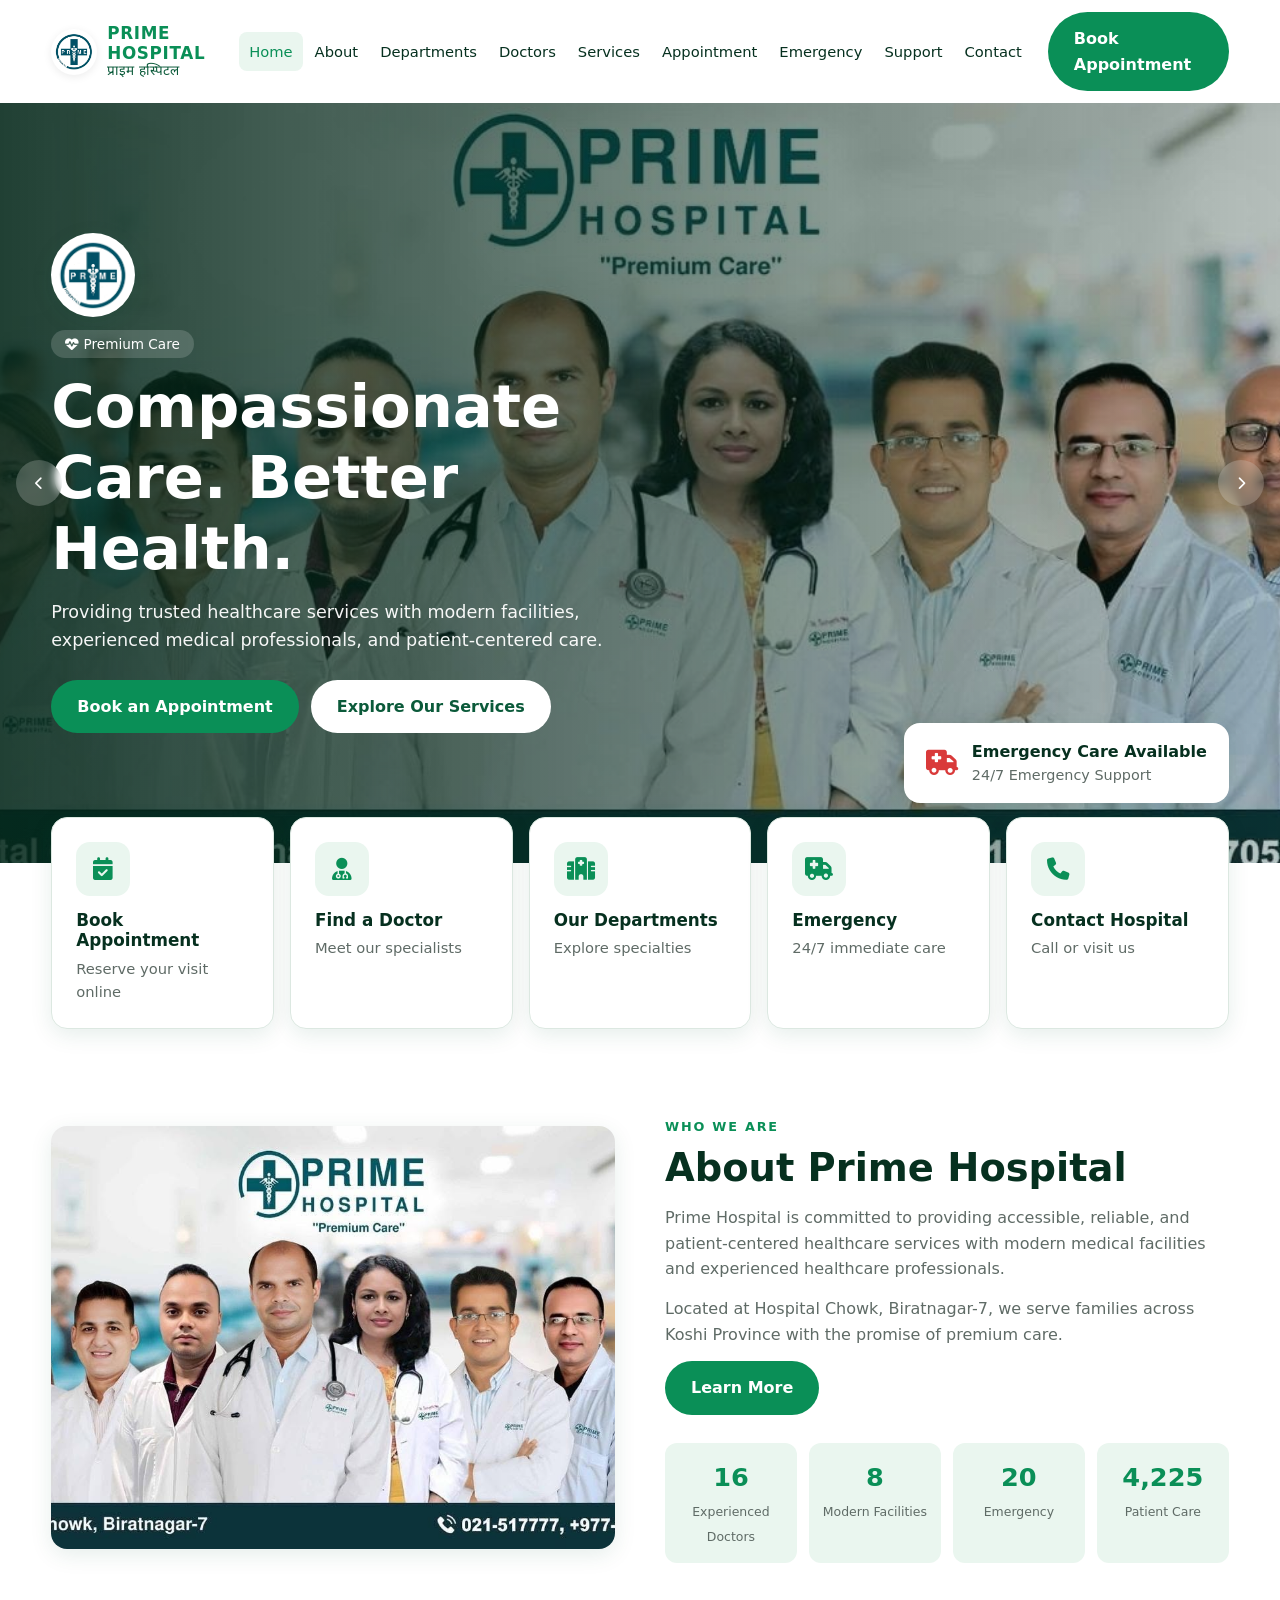
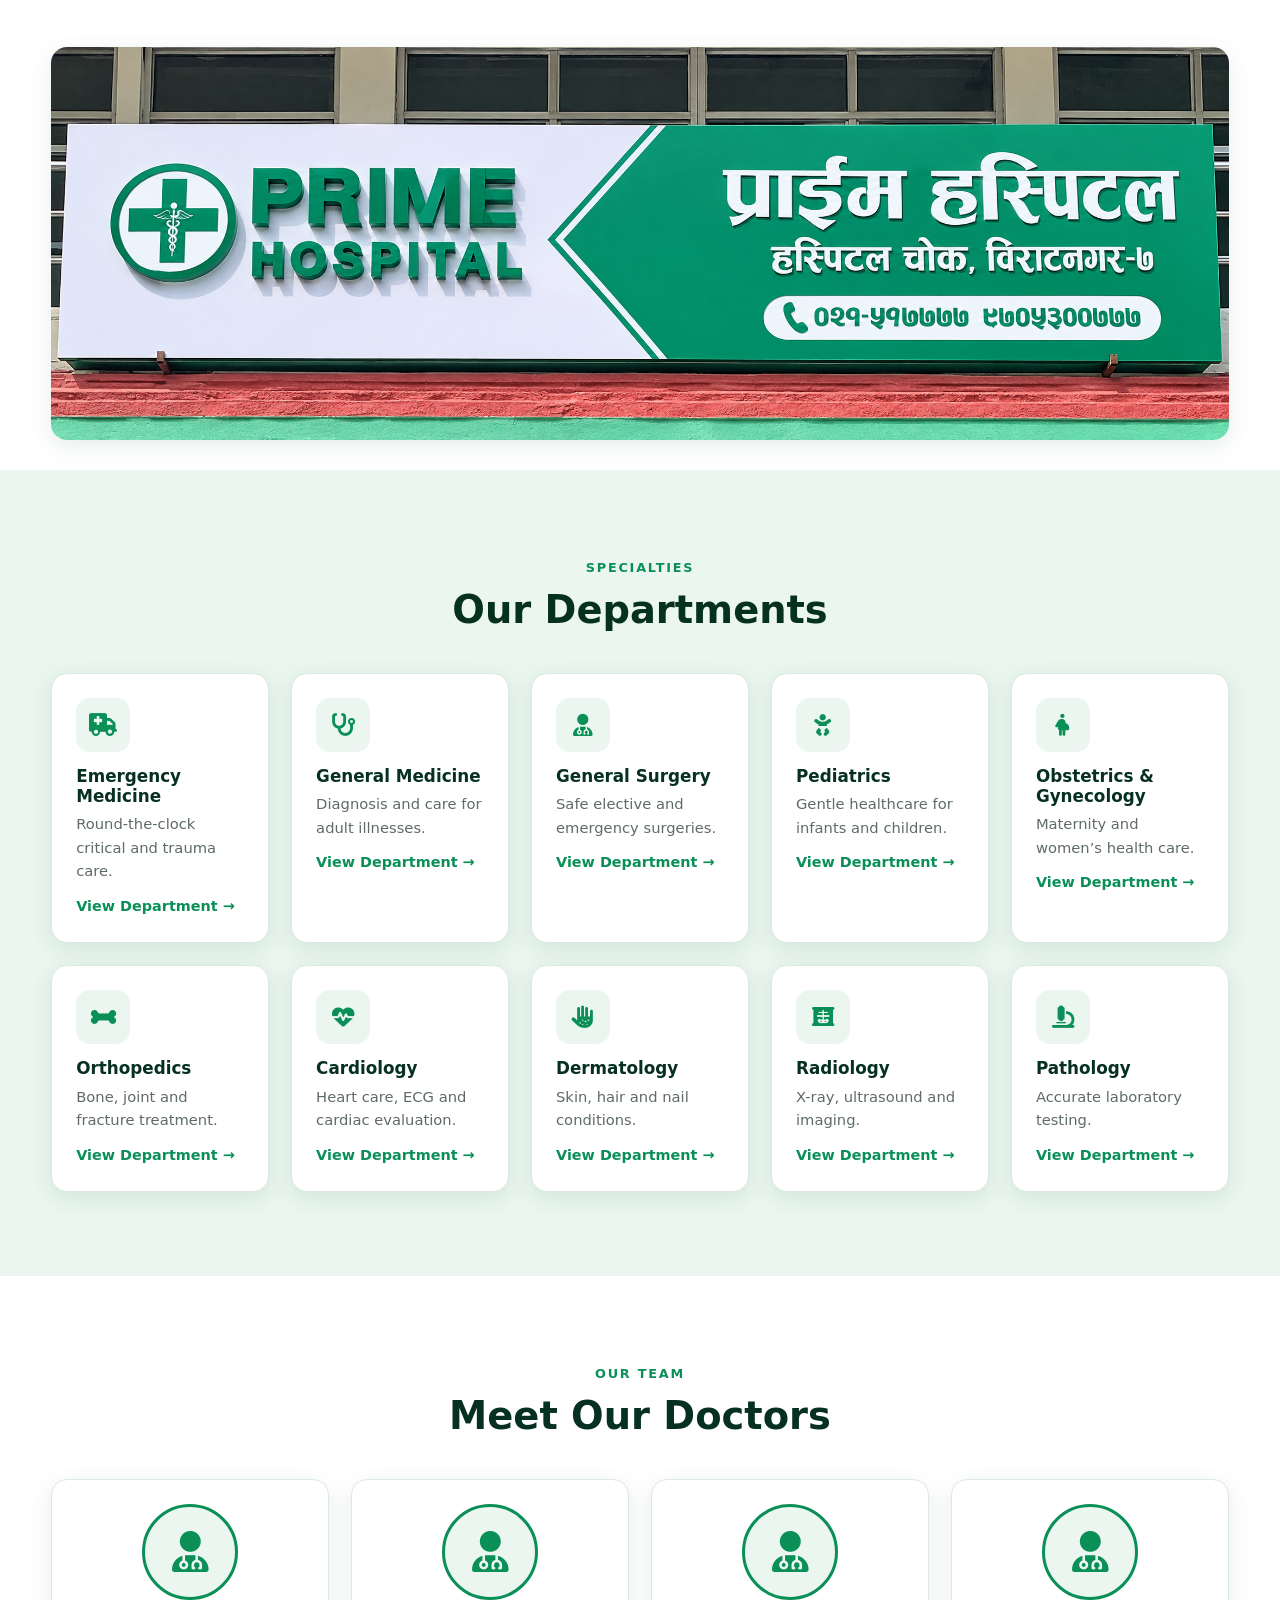
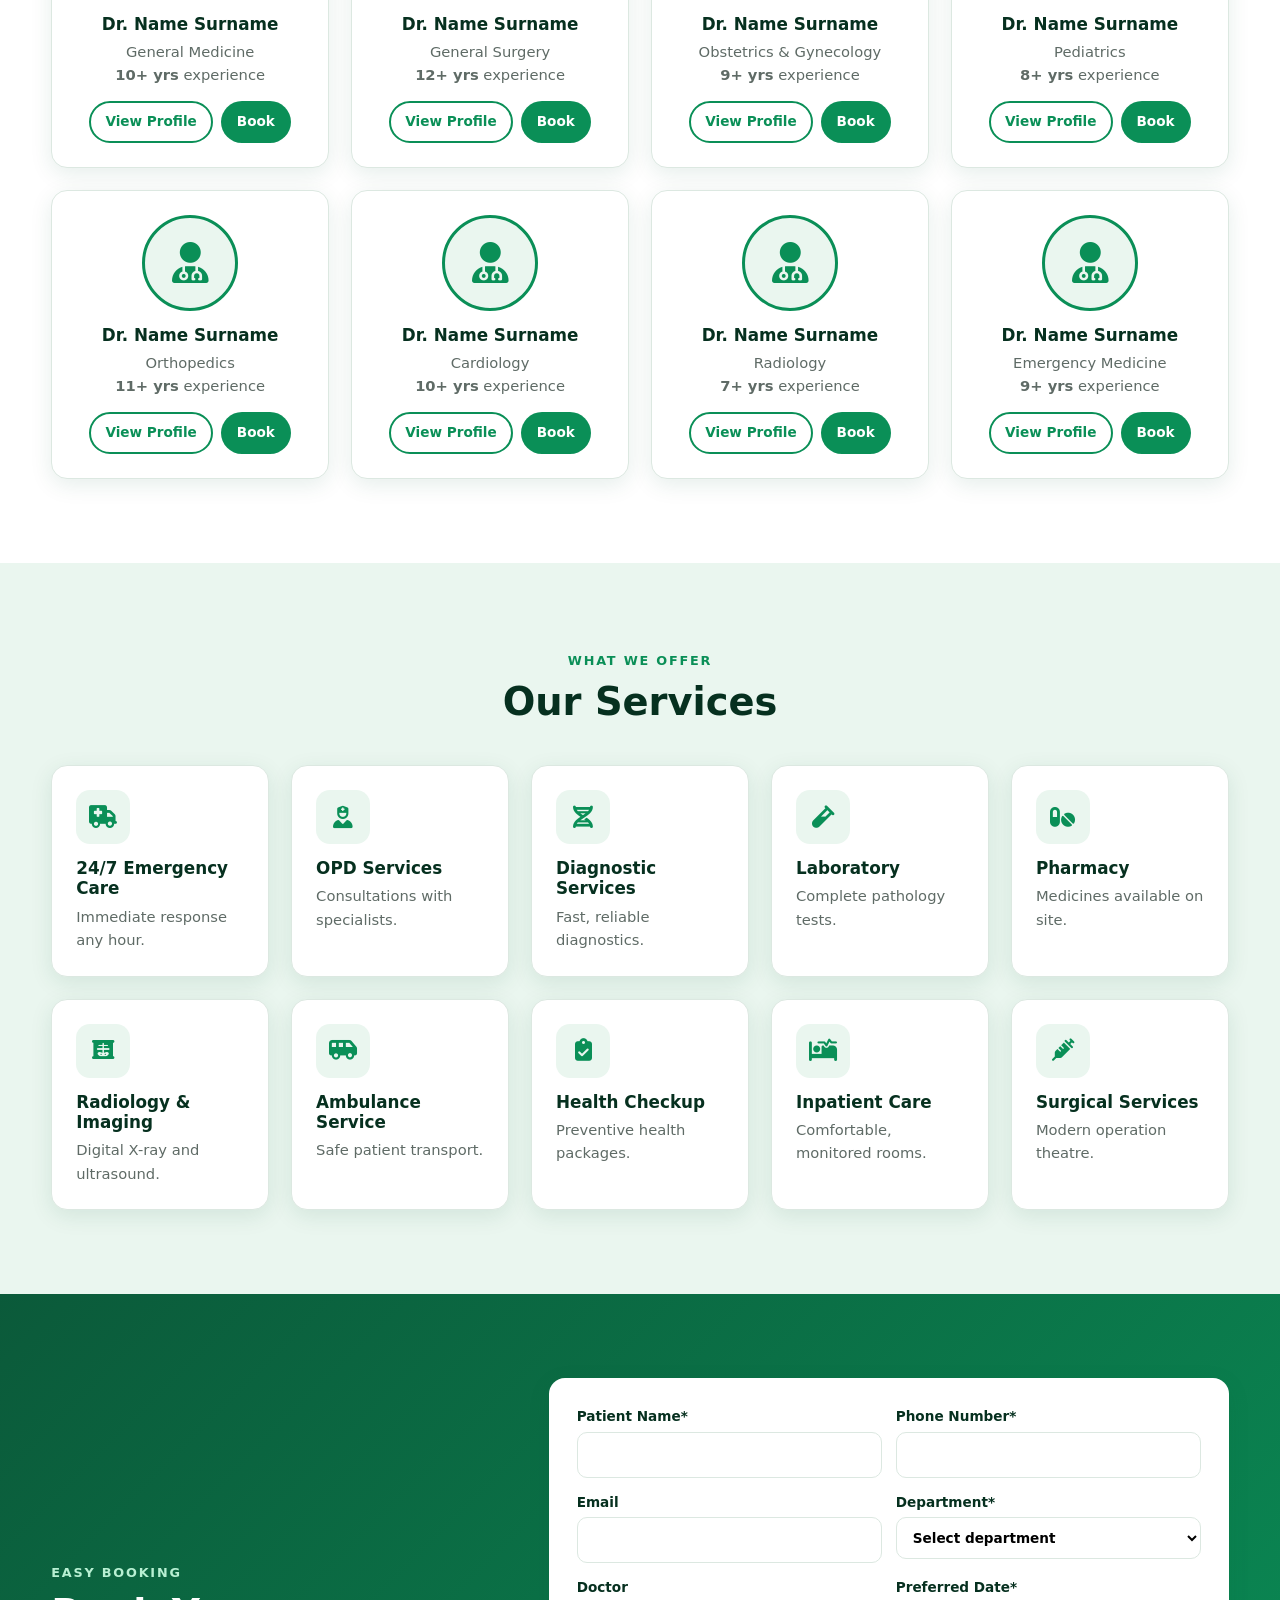
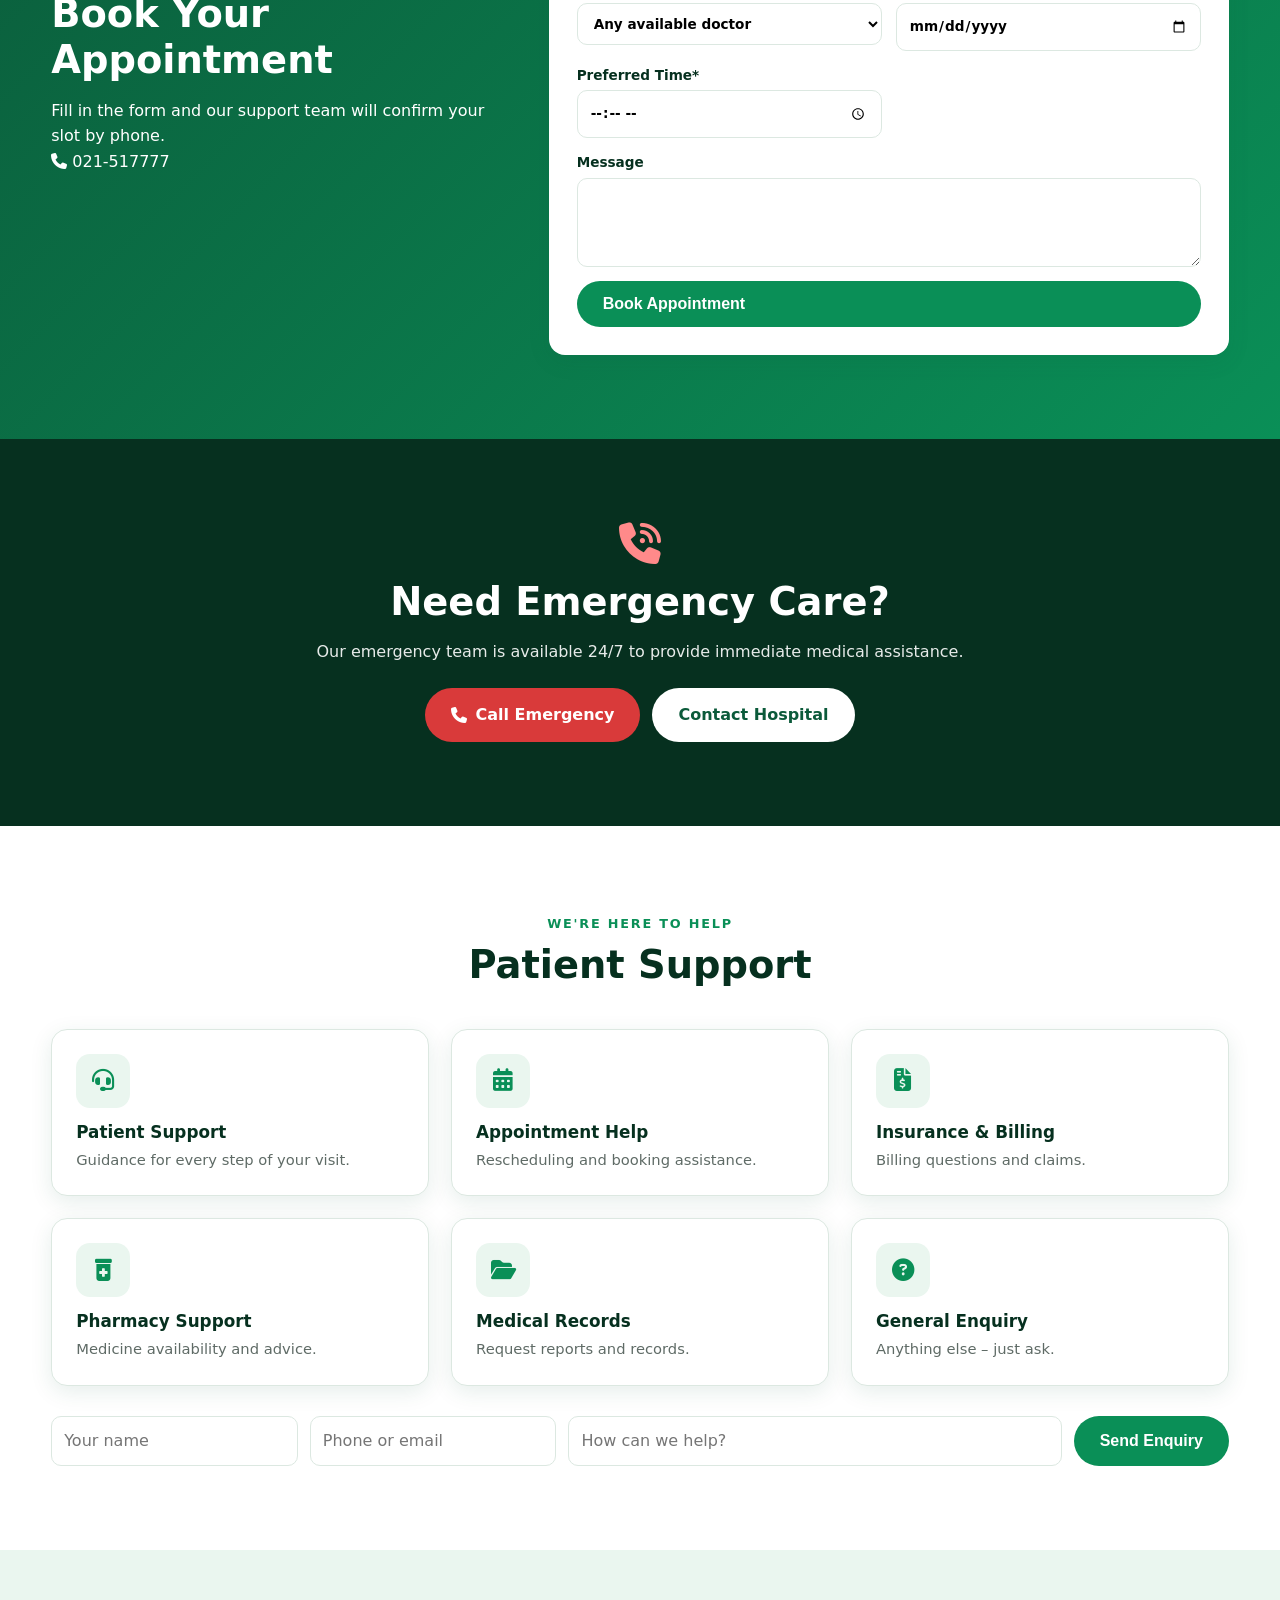
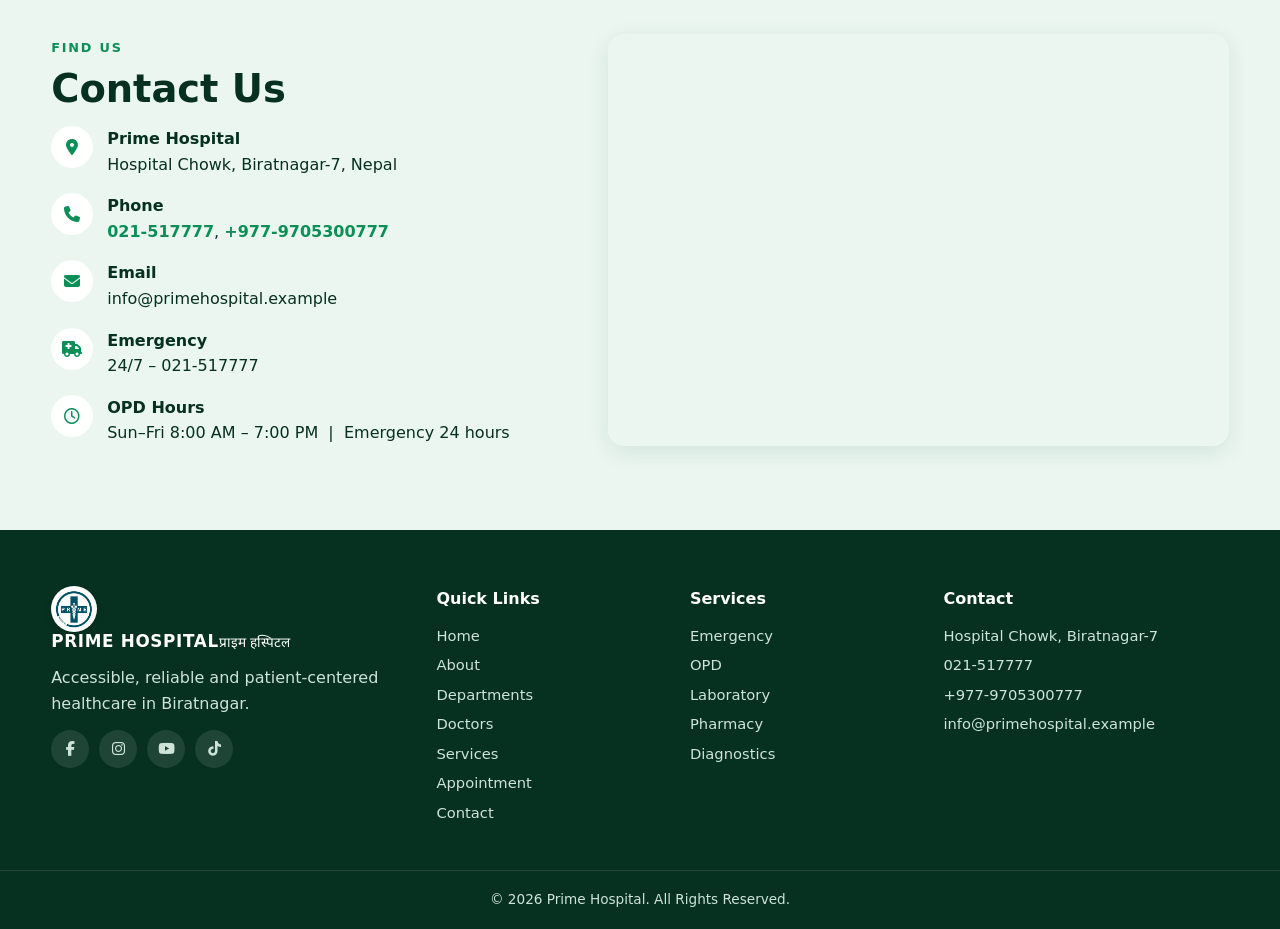
==== index.html @ d5d93a49 "import Google fonts Plus Jakarta Sans and Noto Sans Devanagari" ====
<!DOCTYPE html>
<html lang="en">
<head>
<meta charset="UTF-8">
<meta name="viewport" content="width=device-width, initial-scale=1">
<title>Prime Hospital | प्राइम हस्पिटल – Hospital Chowk, Biratnagar-7</title>
<meta name="description" content="Prime Hospital, Hospital Chowk, Biratnagar-7, Nepal. Trusted 24/7 emergency, OPD, diagnostic and inpatient care. Call 021-517777.">
<link rel="preconnect" href="https://fonts.googleapis.com">
<link rel="preconnect" href="https://fonts.gstatic.com" crossorigin>
<link href="https://fonts.googleapis.com/css2?family=Noto+Sans+Devanagari:wght@400;500;600;700&family=Plus+Jakarta+Sans:ital,wght@0,400;0,500;0,600;0,700;0,800;1,400&display=swap" rel="stylesheet">
<link rel="stylesheet" href="https://cdnjs.cloudflare.com/ajax/libs/font-awesome/6.5.1/css/all.min.css">
<link rel="icon" type="image/jpeg" href="logo.jpg">
<meta property="og:image" content="team.jpg">
<link rel="stylesheet" href="style.css">
</head>
<body>
<header class="nav" id="navbar">
  <div class="container nav-in">
    <a href="#home" class="brand"><img src="logo.jpg" alt="Prime Hospital logo"><span><b>PRIME HOSPITAL</b><small>प्राइम हस्पिटल</small></span></a>
    <nav id="menu" aria-label="Main">
      <a href="#home">Home</a><a href="#about">About</a><a href="#departments">Departments</a><a href="#doctors">Doctors</a><a href="#services">Services</a><a href="#appointment">Appointment</a><a href="#emergency">Emergency</a><a href="#support">Support</a><a href="#contact">Contact</a>
    </nav>
    <a href="#appointment" class="btn btn-primary nav-cta">Book Appointment</a>
    <button id="burger" class="burger" aria-label="Toggle menu" aria-expanded="false"><i class="fa-solid fa-bars"></i></button>
  </div>
</header>

<section class="hero" id="home">
  <div class="slides" id="slides">
    <!-- Main background image is team.jpg -->
    <div class="slide active" style="background-image:url('team.jpg')"></div>
    <div class="slide" style="background-image:url('banner.png')"></div>
    <div class="slide" style="background-image:url('https://images.unsplash.com/photo-1519494026892-80bbd2d6fd0d?auto=format&fit=crop&w=1800&q=70')"></div>
    <div class="slide" style="background-image:url('https://images.unsplash.com/photo-1576091160399-112ba8d25d1d?auto=format&fit=crop&w=1800&q=70')"></div>
  </div>
  <div class="hero-overlay"></div>
  <div class="container hero-in">
    <div class="hero-text">
      <img class="hero-logo" src="logo.jpg" alt="Prime Hospital logo"><span class="chip"><i class="fa-solid fa-heart-pulse"></i> Premium Care</span>
      <h1>Compassionate Care. Better Health.</h1>
      <p>Providing trusted healthcare services with modern facilities, experienced medical professionals, and patient-centered care.</p>
      <div class="btns"><a href="#appointment" class="btn btn-primary">Book an Appointment</a><a href="#services" class="btn btn-light">Explore Our Services</a></div>
    </div>
    <div class="em-card"><i class="fa-solid fa-truck-medical pulse"></i><div><b>Emergency Care Available</b><span>24/7 Emergency Support</span></div></div>
  </div>
  <button class="arrow prev" id="prev" aria-label="Previous slide"><i class="fa-solid fa-chevron-left"></i></button>
  <button class="arrow next" id="next" aria-label="Next slide"><i class="fa-solid fa-chevron-right"></i></button>
  <div class="dots" id="dots"></div>
</section>

<section class="container quick" id="quick"></section>

<section class="section" id="about">
  <div class="container about reveal">
    <img src="team.jpg" alt="Prime Hospital doctors and medical team" loading="lazy">
    <div>
      <span class="eyebrow">Who we are</span>
      <h2>About Prime Hospital</h2>
      <p>Prime Hospital is committed to providing accessible, reliable, and patient-centered healthcare services with modern medical facilities and experienced healthcare professionals.</p>
      <p>Located at Hospital Chowk, Biratnagar-7, we serve families across Koshi Province with the promise of premium care.</p>
      <a href="#contact" class="btn btn-primary">Learn More</a>
      <div class="stats">
        <div><b data-count="20" data-suffix="+">0</b><span>Experienced Doctors</span></div>
        <div><b data-count="10" data-suffix="+">0</b><span>Modern Facilities</span></div>
        <div><b data-count="24" data-suffix="/7">0</b><span>Emergency</span></div>
        <div><b data-count="5000" data-suffix="+">0</b><span>Patient Care</span></div>
      </div>
    </div>
  </div>
</section>

<section class="container reveal signboard"><img src="banner.png" alt="Prime Hospital signboard, Hospital Chowk, Biratnagar-7" loading="lazy"></section>

<section class="section alt" id="departments"><div class="container">
  <div class="head reveal"><span class="eyebrow">Specialties</span><h2>Our Departments</h2></div>
  <div class="grid g5" id="deptGrid"></div>
</div></section>

<section class="section" id="doctors"><div class="container">
  <div class="head reveal"><span class="eyebrow">Our team</span><h2>Meet Our Doctors</h2></div>
  <!-- Replace names, departments and experience with the real doctors' details -->
  <div class="grid g4 slider-m" id="docGrid"></div>
</div></section>

<section class="section alt" id="services"><div class="container">
  <div class="head reveal"><span class="eyebrow">What we offer</span><h2>Our Services</h2></div>
  <div class="grid g5" id="svcGrid"></div>
</div></section>

<section class="section appt" id="appointment"><div class="container appt-in">
  <div class="reveal"><span class="eyebrow light">Easy booking</span><h2>Book Your Appointment</h2><p>Fill in the form and our support team will confirm your slot by phone.</p><p><i class="fa-solid fa-phone"></i> 021-517777</p></div>
  <form id="apptForm" class="form reveal" novalidate>
    <label>Patient Name*<input name="name" required></label>
    <label>Phone Number*<input name="phone" type="tel" required pattern="[0-9+\- ]{7,15}"></label>
    <label>Email<input name="email" type="email"></label>
    <label>Department*<select name="dept" id="fDept" required><option value="">Select department</option></select></label>
    <label>Doctor<select name="doctor" id="fDoc"><option value="">Any available doctor</option></select></label>
    <label>Preferred Date*<input name="date" type="date" id="fDate" required></label>
    <label>Preferred Time*<input name="time" type="time" required></label>
    <label class="full">Message<textarea name="msg" rows="3"></textarea></label>
    <button class="btn btn-primary full" type="submit">Book Appointment</button>
  </form>
</div></section>

<section class="section emerg" id="emergency"><div class="container reveal">
  <i class="fa-solid fa-phone-volume pulse big"></i>
  <h2>Need Emergency Care?</h2>
  <p>Our emergency team is available 24/7 to provide immediate medical assistance.</p>
  <div class="btns center"><a href="tel:021517777" class="btn btn-danger"><i class="fa-solid fa-phone"></i> Call Emergency</a><a href="#contact" class="btn btn-light">Contact Hospital</a></div>
</div></section>

<section class="section" id="support"><div class="container">
  <div class="head reveal"><span class="eyebrow">We're here to help</span><h2>Patient Support</h2></div>
  <div class="grid g3" id="supGrid"></div>
  <form id="supForm" class="sup-form reveal" novalidate>
    <input name="n" placeholder="Your name" required aria-label="Your name"><input name="p" placeholder="Phone or email" required aria-label="Phone or email">
    <input name="m" placeholder="How can we help?" required aria-label="Message"><button class="btn btn-primary">Send Enquiry</button>
  </form>
</div></section>

<section class="section alt" id="contact"><div class="container contact">
  <div class="reveal">
    <span class="eyebrow">Find us</span><h2>Contact Us</h2>
    <ul class="clist">
      <li><i class="fa-solid fa-location-dot"></i><span><b>Prime Hospital</b><br>Hospital Chowk, Biratnagar-7, Nepal</span></li>
      <li><i class="fa-solid fa-phone"></i><span><b>Phone</b><br><a href="tel:021517777">021-517777</a>, <a href="tel:+9779705300777">+977-9705300777</a></span></li>
      <li><i class="fa-solid fa-envelope"></i><span><b>Email</b><br>info@primehospital.example</span></li>
      <li><i class="fa-solid fa-truck-medical"></i><span><b>Emergency</b><br>24/7 – 021-517777</span></li>
      <li><i class="fa-regular fa-clock"></i><span><b>OPD Hours</b><br>Sun–Fri 8:00 AM – 7:00 PM &nbsp;|&nbsp; Emergency 24 hours</span></li>
    </ul>
  </div>
  <div class="map reveal">
    <iframe title="Prime Hospital location" loading="lazy" src="https://www.google.com/maps?q=Prime+Hospital+Hospital+Chowk+Biratnagar&output=embed"></iframe>
  </div>
</div></section>

<footer class="footer"><div class="container fgrid">
  <div><a href="#home" class="brand light"><img src="logo.jpg" alt="Prime Hospital logo"><span><b>PRIME HOSPITAL</b><small>प्राइम हस्पिटल</small></span></a><p>Accessible, reliable and patient-centered healthcare in Biratnagar.</p>
    <div class="social"><a href="#" aria-label="Facebook"><i class="fa-brands fa-facebook-f"></i></a><a href="#" aria-label="Instagram"><i class="fa-brands fa-instagram"></i></a><a href="#" aria-label="YouTube"><i class="fa-brands fa-youtube"></i></a><a href="#" aria-label="TikTok"><i class="fa-brands fa-tiktok"></i></a></div></div>
  <div><h4>Quick Links</h4><a href="#home">Home</a><a href="#about">About</a><a href="#departments">Departments</a><a href="#doctors">Doctors</a><a href="#services">Services</a><a href="#appointment">Appointment</a><a href="#contact">Contact</a></div>
  <div><h4>Services</h4><a href="#emergency">Emergency</a><a href="#services">OPD</a><a href="#services">Laboratory</a><a href="#services">Pharmacy</a><a href="#services">Diagnostics</a></div>
  <div><h4>Contact</h4><span>Hospital Chowk, Biratnagar-7</span><span>021-517777</span><span>+977-9705300777</span><span>info@primehospital.example</span></div>
</div><div class="copy">© 2026 Prime Hospital. All Rights Reserved.</div></footer>

<div class="modal" id="modal" role="dialog" aria-modal="true" aria-labelledby="mt" hidden>
  <div class="modal-box"><img class="modal-logo" src="logo.jpg" alt="Prime Hospital"><i class="fa-solid fa-circle-check"></i><h3 id="mt">Request Received</h3><p id="mp">Your appointment request has been received. Our support team will contact you shortly.</p><button class="btn btn-primary" id="mclose">Close</button></div>
</div>
<button id="toTop" class="totop" aria-label="Back to top"><i class="fa-solid fa-arrow-up"></i></button>
<script src="script.js"></script>
</body>
</html>
---- style.css ----
/* ===== Variables (brand green from the hospital signboard) ===== */
:root{--g:#0a8f57;--gd:#0b5a3a;--gx:#06301f;--gl:#eaf6ef;--gray:#5f6b66;--line:#dce8e1;--red:#d93a3a;--r:16px;--sh:0 6px 22px rgba(10,90,58,.10)}
*{box-sizing:border-box;margin:0;padding:0}
html{scroll-behavior:smooth;scroll-padding-top:72px}
body{font-family:'Segoe UI',system-ui,-apple-system,'Noto Sans Devanagari',Arial,sans-serif;color:var(--gx);line-height:1.6;overflow-x:hidden;background:#fff}
img{max-width:100%;display:block}a{color:inherit;text-decoration:none}
.container{width:min(1200px,92%);margin-inline:auto}
.section{padding:84px 0}.alt{background:var(--gl)}
h1,h2,h3{line-height:1.2}h2{font-size:clamp(1.7rem,3vw,2.4rem);margin-bottom:14px}
.eyebrow{display:inline-block;color:var(--g);font-weight:700;font-size:.8rem;letter-spacing:.14em;text-transform:uppercase;margin-bottom:8px}.eyebrow.light{color:#b8f0d3}
.head{text-align:center;margin-bottom:40px}
.btn{display:inline-flex;align-items:center;gap:8px;padding:12px 24px;border-radius:999px;font-weight:600;border:2px solid transparent;cursor:pointer;font-size:1rem;transition:.25s}
.btn-primary{background:var(--g);color:#fff}.btn-primary:hover{background:var(--gd);transform:translateY(-2px)}
.btn-light{background:#fff;color:var(--gd)}.btn-light:hover{background:var(--gl)}
.btn-danger{background:var(--red);color:#fff}
.btns{display:flex;gap:12px;flex-wrap:wrap}.btns.center{justify-content:center}
/* Navbar */
.nav{position:sticky;top:0;z-index:50;background:#fff;transition:.3s;padding:12px 0}
.nav.scrolled{padding:5px 0;box-shadow:0 4px 18px rgba(0,0,0,.1)}
.nav-in{display:flex;align-items:center;gap:16px;justify-content:space-between}
.brand{display:flex;align-items:center;gap:10px}.brand img{width:46px;height:46px;object-fit:contain;border-radius:50%;background:#fff;padding:2px;box-shadow:0 2px 8px rgba(0,0,0,.08);transition:.3s}.nav.scrolled .brand img{width:38px;height:38px}
.brand span{display:flex;flex-direction:column;line-height:1.15}.brand b{color:var(--g);font-size:1.05rem;letter-spacing:.04em}.brand small{color:var(--gd);font-size:.85rem}
.brand.light b,.brand.light small{color:#fff}.brand.light img{background:#fff;border-radius:50%}
#menu{display:flex;gap:2px}#menu a{padding:8px 10px;border-radius:8px;font-size:.92rem;font-weight:500;transition:.2s}
#menu a:hover,#menu a.active{background:var(--gl);color:var(--g)}
.burger{display:none;background:none;border:0;font-size:1.5rem;color:var(--gd);cursor:pointer;padding:6px}
/* Hero */
.hero{position:relative;height:calc(100vh - 70px);min-height:520px;max-height:760px;overflow:hidden;color:#fff;background:var(--gd) url('team.jpg') center/cover no-repeat}
.slide{position:absolute;inset:0;background-size:cover;background-position:center;opacity:0;transition:opacity 1.2s ease;background-color:var(--gd)}
.slide.active{opacity:1;animation:kb 9s ease-out forwards}
@keyframes kb{from{transform:scale(1)}to{transform:scale(1.1)}}
.hero-overlay{position:absolute;inset:0;background:linear-gradient(90deg,rgba(4,40,26,.88),rgba(4,40,26,.5) 60%,rgba(4,40,26,.25))}
.hero-in{position:relative;height:100%;display:flex;align-items:center;justify-content:space-between;gap:30px}
.hero-text{max-width:620px}.hero h1{font-size:clamp(2.1rem,5vw,3.7rem);margin:14px 0}.hero p{font-size:1.1rem;margin-bottom:26px;opacity:.95}
.chip{background:rgba(255,255,255,.16);padding:6px 14px;border-radius:999px;font-size:.85rem}
.em-card{background:#fff;color:var(--gx);padding:16px 22px;border-radius:var(--r);display:flex;gap:14px;align-items:center;box-shadow:var(--sh);align-self:flex-end;margin-bottom:60px}
.em-card i{font-size:1.6rem;color:var(--red)}.em-card b,.em-card span{display:block}.em-card span{color:var(--gray);font-size:.9rem}
.arrow{position:absolute;top:50%;transform:translateY(-50%);width:46px;height:46px;border-radius:50%;border:0;background:rgba(255,255,255,.2);color:#fff;cursor:pointer;backdrop-filter:blur(4px);transition:.2s}
.arrow:hover{background:var(--g)}.prev{left:16px}.next{right:16px}
.dots{position:absolute;bottom:22px;left:50%;transform:translateX(-50%);display:flex;gap:8px}
.dots button{width:10px;height:10px;border-radius:99px;border:0;background:rgba(255,255,255,.5);cursor:pointer;transition:.3s}.dots button.on{width:28px;background:#fff}
/* Grids/cards */
.quick{margin-top:-46px;position:relative;z-index:5;display:grid;grid-template-columns:repeat(5,1fr);gap:16px}
.grid{display:grid;gap:22px}.g5{grid-template-columns:repeat(auto-fill,minmax(210px,1fr))}.g4{grid-template-columns:repeat(4,1fr)}.g3{grid-template-columns:repeat(3,1fr)}
.card{background:#fff;border:1px solid var(--line);border-radius:var(--r);padding:24px;box-shadow:var(--sh);transition:.3s;display:block}
.card:hover{transform:translateY(-6px);box-shadow:0 14px 30px rgba(10,90,58,.18);border-color:var(--g)}
.card .ic{width:54px;height:54px;border-radius:14px;background:var(--gl);color:var(--g);display:grid;place-items:center;font-size:1.4rem;margin-bottom:14px;transition:.3s}
.card:hover .ic{background:var(--g);color:#fff}.card h3{font-size:1.05rem;margin-bottom:6px}.card p{color:var(--gray);font-size:.92rem}
.card .lnk{display:inline-block;margin-top:12px;color:var(--g);font-weight:600;font-size:.9rem}
.doc{text-align:center}.doc .av{width:96px;height:96px;margin:0 auto 14px;border-radius:50%;background:var(--gl);color:var(--g);display:grid;place-items:center;font-size:2.6rem;border:3px solid var(--g)}
.doc .row{display:flex;gap:8px;justify-content:center;margin-top:14px;flex-wrap:wrap}.doc .btn{padding:8px 14px;font-size:.85rem}
.btn-out{border-color:var(--g);color:var(--g);background:#fff}
/* About */
.about{display:grid;grid-template-columns:1fr 1fr;gap:50px;align-items:center}
.about>img{border-radius:var(--r);box-shadow:var(--sh);width:100%;aspect-ratio:4/3;object-fit:cover}.about p{color:var(--gray);margin-bottom:14px}
.stats{display:grid;grid-template-columns:repeat(4,1fr);gap:12px;margin-top:28px}
.stats div{background:var(--gl);padding:14px 8px;border-radius:12px;text-align:center}.stats b{display:block;font-size:1.6rem;color:var(--g)}.stats span{font-size:.78rem;color:var(--gray)}
/* Appointment */
.appt{background:linear-gradient(135deg,var(--gd),var(--g));color:#fff}
.appt-in{display:grid;grid-template-columns:1fr 1.5fr;gap:44px;align-items:center}
.form{background:#fff;color:var(--gx);padding:28px;border-radius:var(--r);display:grid;grid-template-columns:1fr 1fr;gap:14px;box-shadow:var(--sh)}
.form label{display:flex;flex-direction:column;font-size:.85rem;font-weight:600;gap:4px}.full{grid-column:1/-1}
input,select,textarea{font:inherit;padding:11px 12px;border:1.5px solid var(--line);border-radius:10px;width:100%;background:#fff}
input:focus,select:focus,textarea:focus{outline:2px solid var(--g);border-color:var(--g)}
.invalid{border-color:var(--red)!important}
/* Emergency */
.emerg{background:var(--gx);color:#fff;text-align:center}.emerg p{margin-bottom:24px;opacity:.9}
.big{font-size:2.6rem;color:#ff8a8a;margin-bottom:14px}
.pulse{animation:pulse 2s infinite}@keyframes pulse{0%{transform:scale(1)}50%{transform:scale(1.12)}100%{transform:scale(1)}}
/* Support/Contact */
.sup-form{display:grid;grid-template-columns:1fr 1fr 2fr auto;gap:12px;margin-top:30px}
.contact{display:grid;grid-template-columns:1fr 1.2fr;gap:40px}
.clist{list-style:none;display:grid;gap:16px;margin-top:14px}.clist li{display:flex;gap:14px}.clist i{width:42px;height:42px;flex:none;border-radius:50%;background:#fff;color:var(--g);display:grid;place-items:center}.clist a{color:var(--g);font-weight:600}
.map{border-radius:var(--r);overflow:hidden;min-height:340px;box-shadow:var(--sh)}.map iframe{width:100%;height:100%;min-height:340px;border:0}
/* Footer */
.footer{background:var(--gx);color:#cfe3d8;padding-top:56px}.fgrid{display:grid;grid-template-columns:1.6fr 1fr 1fr 1.3fr;gap:34px}
.footer h4{color:#fff;margin-bottom:12px}.footer a,.footer span{display:block;margin-bottom:6px;font-size:.92rem}.footer a:hover{color:#fff}
.footer p{margin:14px 0}.social{display:flex;gap:10px}.social a{width:38px;height:38px;border-radius:50%;background:rgba(255,255,255,.1);display:grid;place-items:center;margin:0}.social a:hover{background:var(--g)}
.copy{text-align:center;border-top:1px solid rgba(255,255,255,.12);margin-top:40px;padding:18px;font-size:.85rem}
/* Modal, top */
.modal{position:fixed;inset:0;background:rgba(0,0,0,.55);display:grid;place-items:center;z-index:100;padding:20px}.modal[hidden]{display:none}
.modal-box{background:#fff;border-radius:var(--r);padding:34px;max-width:420px;text-align:center;animation:pop .3s}.modal-box i{font-size:3rem;color:var(--g)}.modal-box p{margin:10px 0 20px;color:var(--gray)}
@keyframes pop{from{transform:scale(.85);opacity:0}}
.totop{position:fixed;right:18px;bottom:18px;width:46px;height:46px;border-radius:50%;border:0;background:var(--g);color:#fff;cursor:pointer;box-shadow:var(--sh);opacity:0;pointer-events:none;transition:.3s;z-index:40}.totop.show{opacity:1;pointer-events:auto}
/* Reveal */
.reveal{opacity:0;transform:translateY(28px);transition:.7s ease}.reveal.in{opacity:1;transform:none}
/* Responsive */
@media(max-width:1100px){#menu a{padding:8px 6px;font-size:.85rem}.nav-cta{display:none}.g4{grid-template-columns:repeat(2,1fr)}.quick{grid-template-columns:repeat(3,1fr)}}
@media(max-width:900px){
 .burger{display:block}
 #menu{position:fixed;top:0;right:-290px;width:270px;height:100vh;background:#fff;flex-direction:column;padding:80px 18px;gap:4px;box-shadow:-8px 0 30px rgba(0,0,0,.2);transition:right .3s;z-index:60}
 #menu.open{right:0}#menu a{font-size:1rem;padding:12px}
 .about,.appt-in,.contact{grid-template-columns:1fr}.g3{grid-template-columns:1fr 1fr}.fgrid{grid-template-columns:1fr 1fr}
 .em-card{display:none}.sup-form{grid-template-columns:1fr 1fr}.section{padding:60px 0}
 .slider-m{display:flex;overflow-x:auto;scroll-snap-type:x mandatory;padding-bottom:12px}.slider-m .card{flex:0 0 250px;scroll-snap-align:start}
}
@media(max-width:600px){.quick{grid-template-columns:1fr 1fr}.quick a:last-child{grid-column:1/-1}.g3,.form,.sup-form,.fgrid{grid-template-columns:1fr}.stats{grid-template-columns:1fr 1fr}.arrow{display:none}.brand small{font-size:.75rem}.hero{min-height:480px}.btn{width:100%;justify-content:center}}
@media(prefers-reduced-motion:reduce){*,*::before,*::after{animation:none!important;transition:none!important;scroll-behavior:auto!important}.reveal{opacity:1;transform:none}}

/* Logo & image additions */
.hero-logo{width:84px;height:84px;object-fit:contain;background:#fff;border-radius:50%;padding:4px;margin-bottom:14px;box-shadow:var(--sh)}
.signboard{padding-bottom:30px}.signboard img{width:100%;border-radius:var(--r);box-shadow:var(--sh)}
.modal-logo{width:64px;height:64px;object-fit:contain;margin:0 auto 6px}
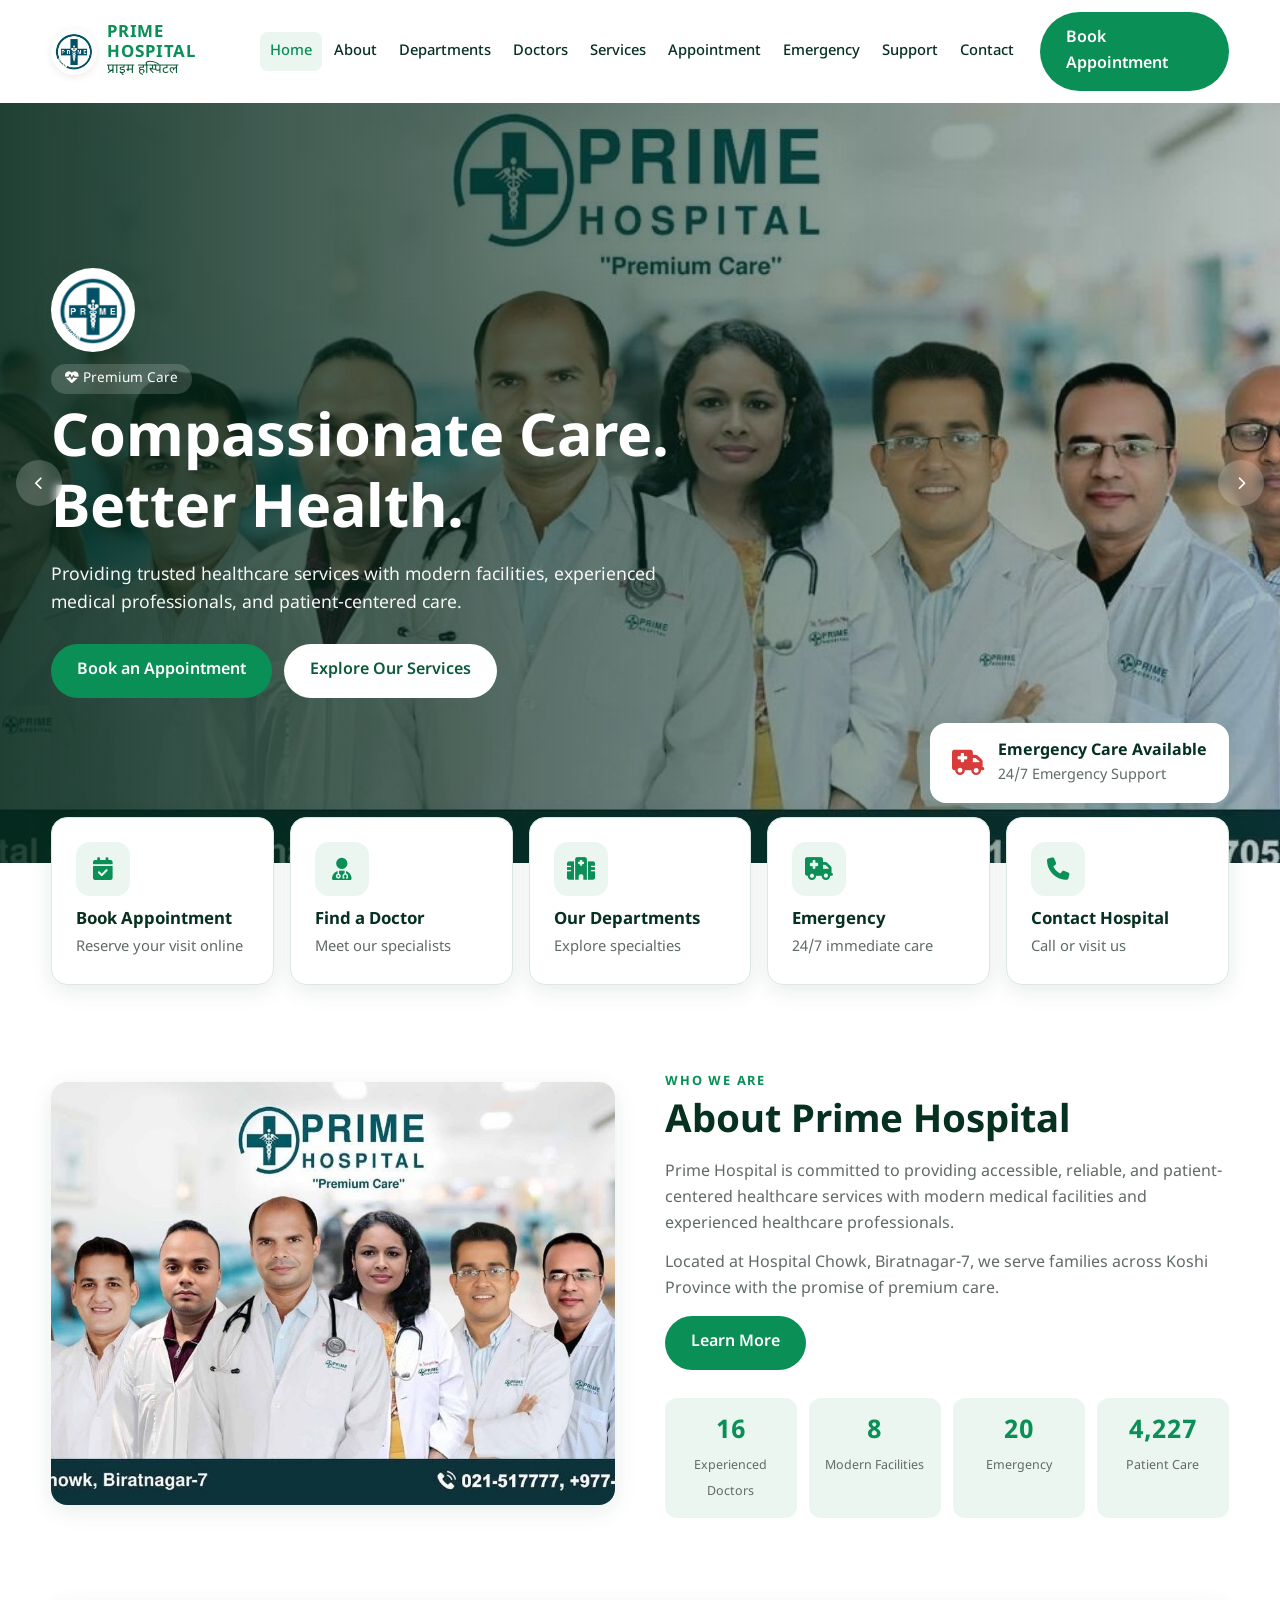
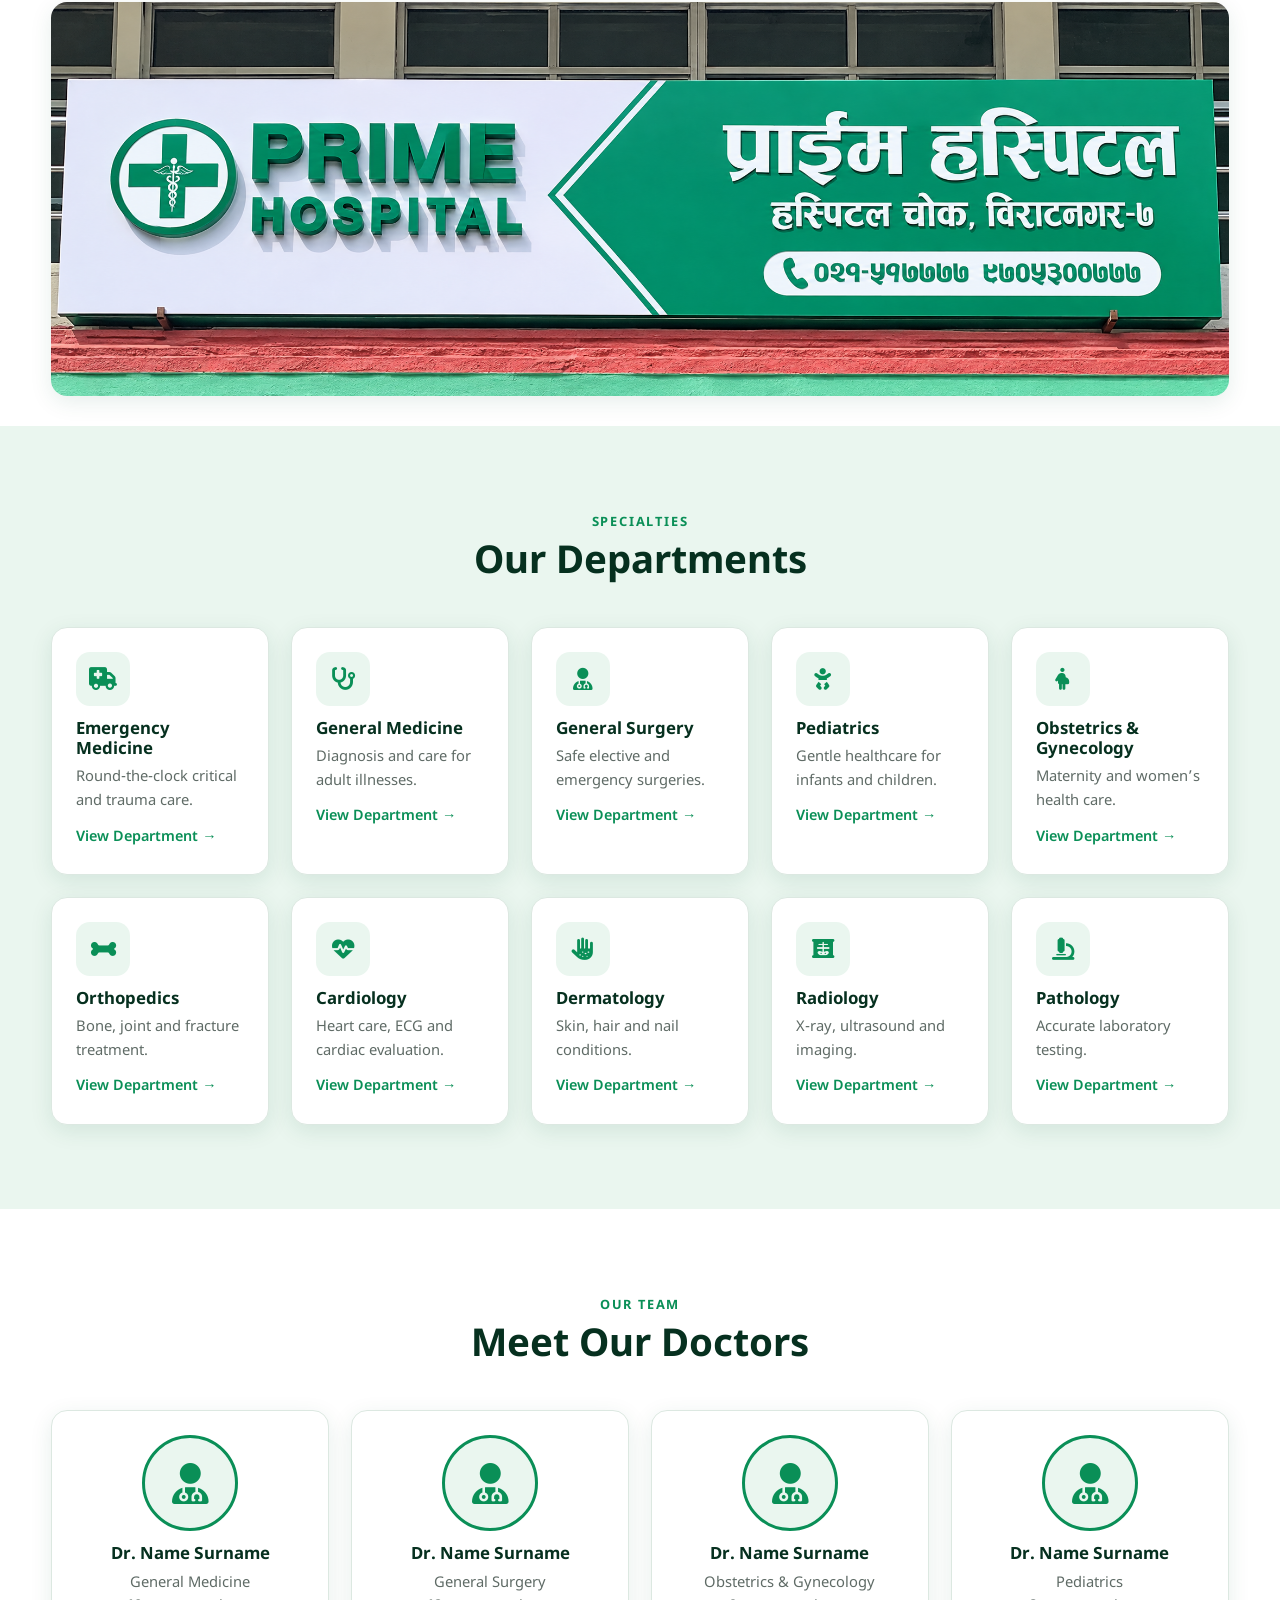
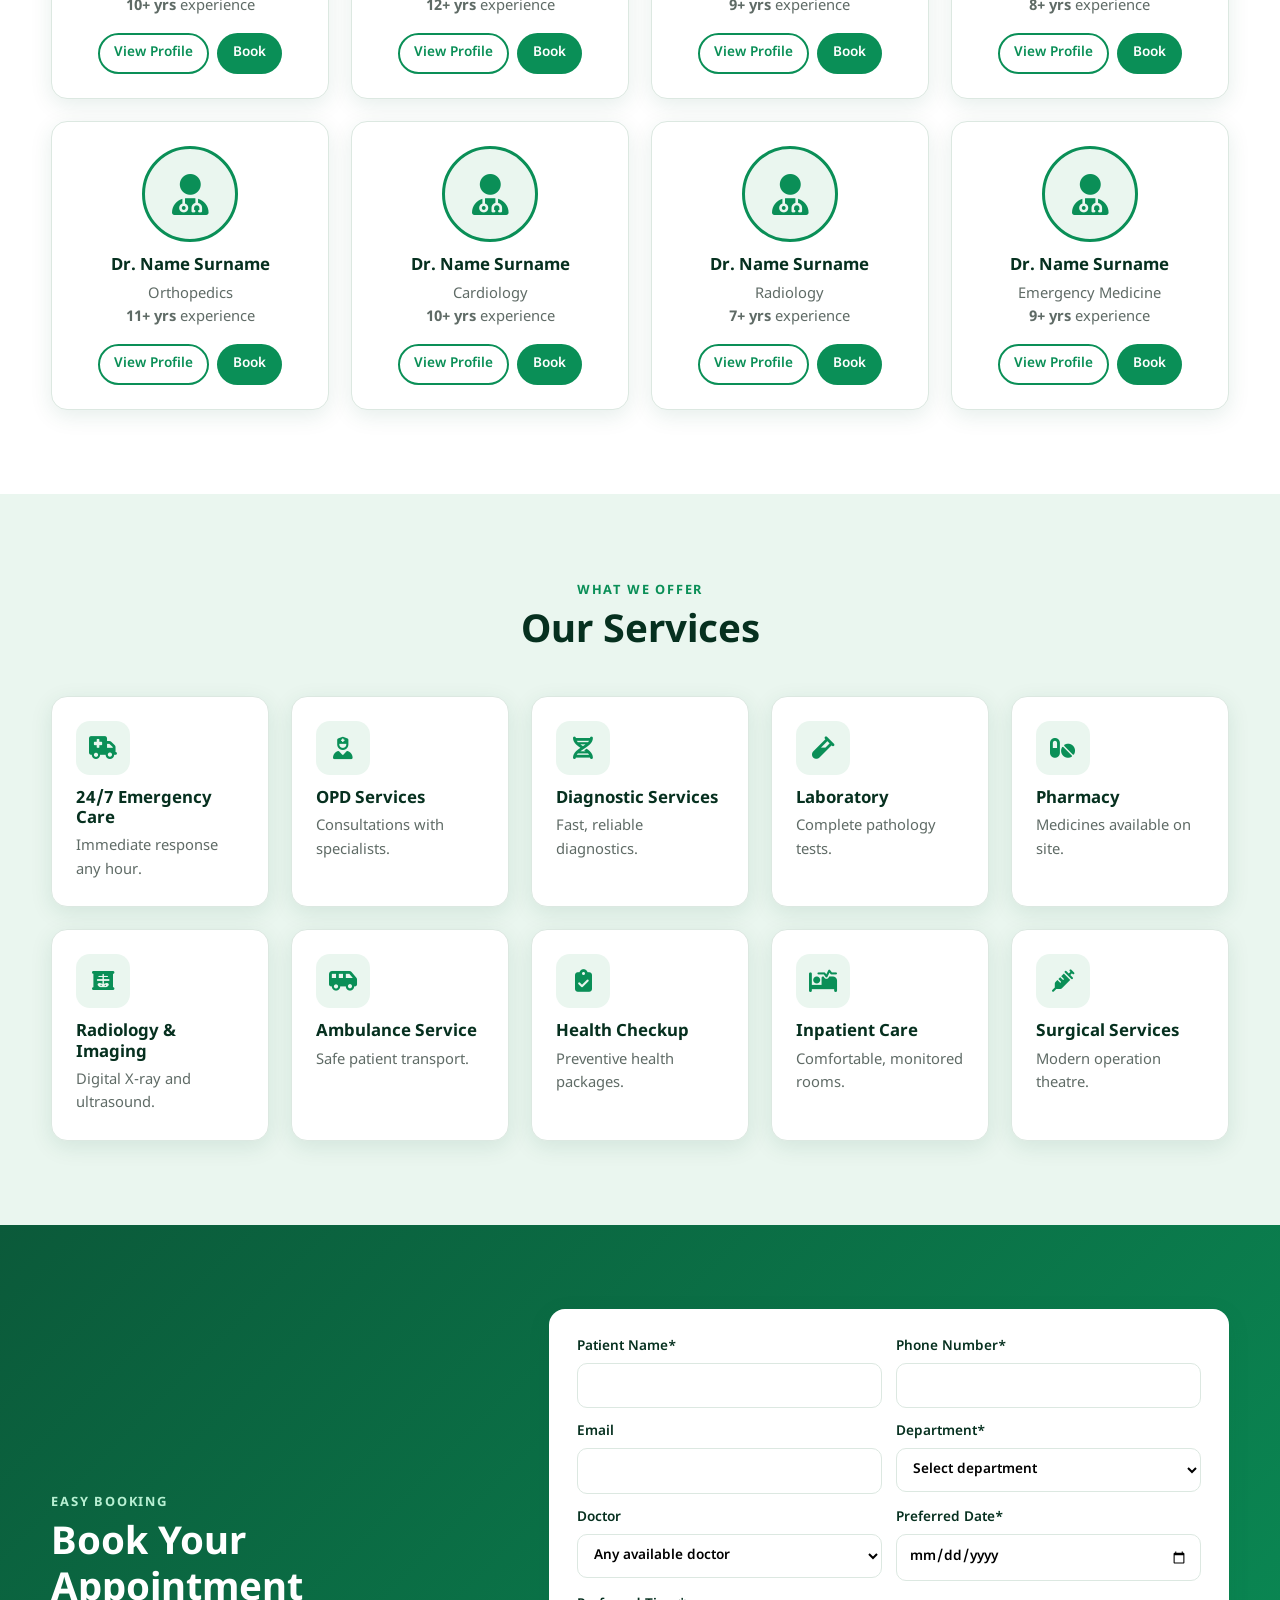
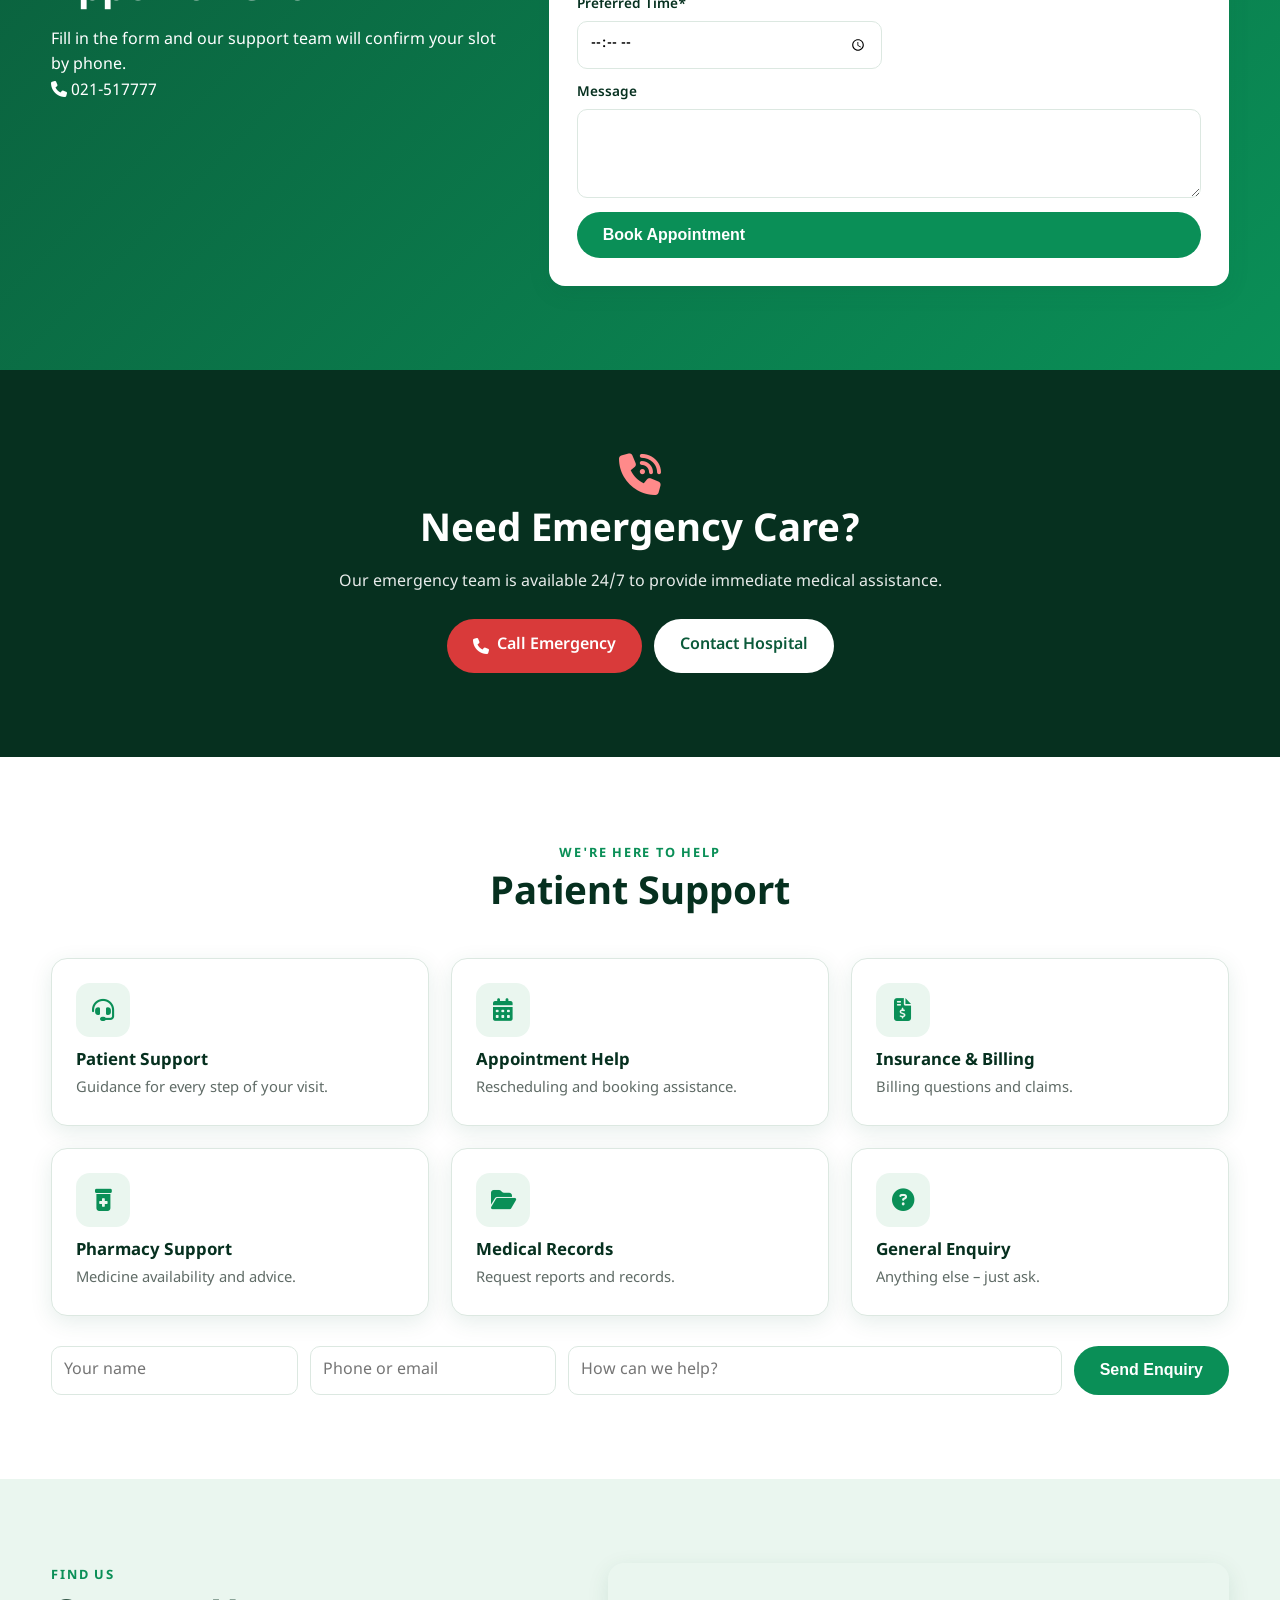
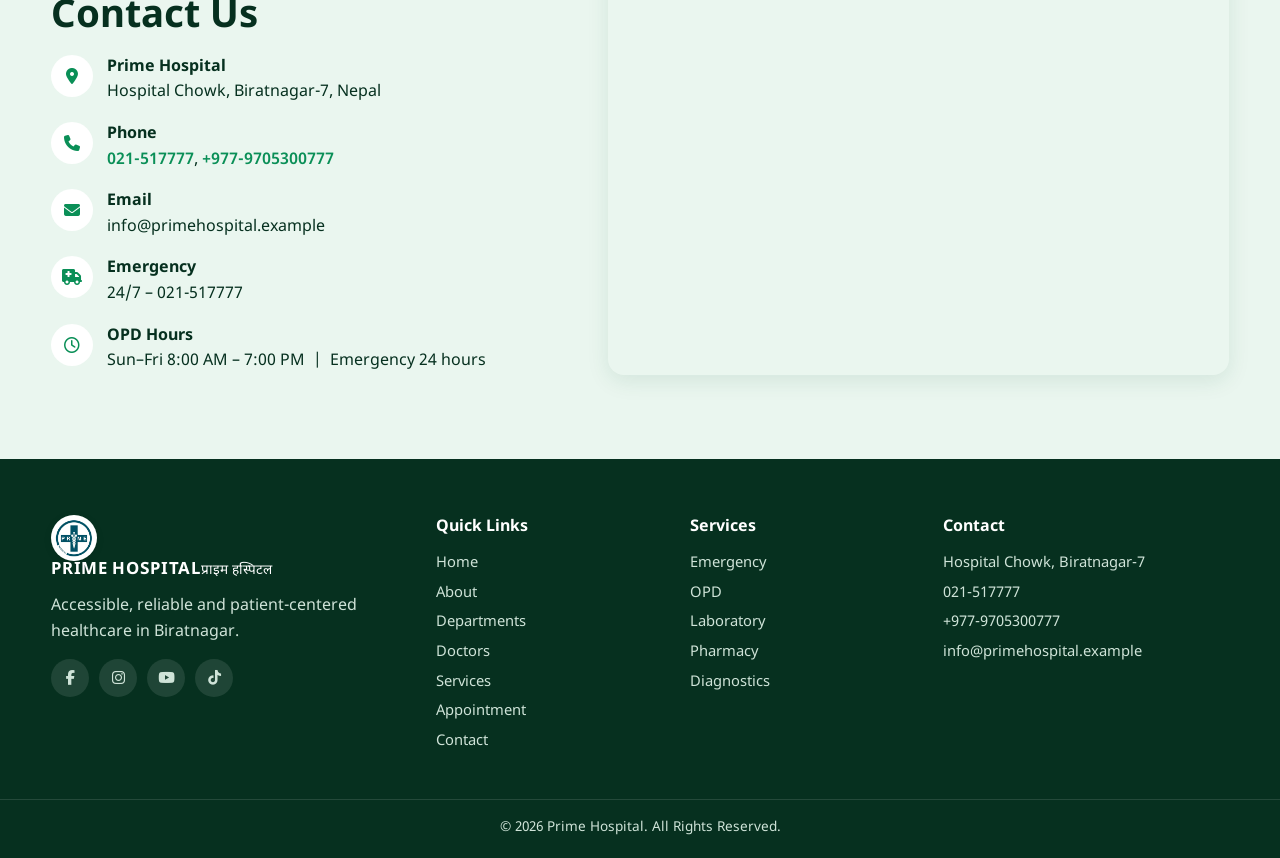
==== commit c154c028: "remove all legacy comments from index html structure" ====
--- a/index.html
+++ b/index.html
@@ -27,7 +27,6 @@
 
 <section class="hero" id="home">
   <div class="slides" id="slides">
-    <!-- Main background image is team.jpg -->
     <div class="slide active" style="background-image:url('team.jpg')"></div>
     <div class="slide" style="background-image:url('banner.png')"></div>
     <div class="slide" style="background-image:url('https://images.unsplash.com/photo-1519494026892-80bbd2d6fd0d?auto=format&fit=crop&w=1800&q=70')"></div>
@@ -78,7 +77,6 @@
 
 <section class="section" id="doctors"><div class="container">
   <div class="head reveal"><span class="eyebrow">Our team</span><h2>Meet Our Doctors</h2></div>
-  <!-- Replace names, departments and experience with the real doctors' details -->
   <div class="grid g4 slider-m" id="docGrid"></div>
 </div></section>
 
--- a/style.css
+++ b/style.css
@@ -2,7 +2,7 @@
 :root{--g:#0a8f57;--gd:#0b5a3a;--gx:#06301f;--gl:#eaf6ef;--gray:#5f6b66;--line:#dce8e1;--red:#d93a3a;--r:16px;--sh:0 6px 22px rgba(10,90,58,.10)}
 *{box-sizing:border-box;margin:0;padding:0}
 html{scroll-behavior:smooth;scroll-padding-top:72px}
-body{font-family:'Segoe UI',system-ui,-apple-system,'Noto Sans Devanagari',Arial,sans-serif;color:var(--gx);line-height:1.6;overflow-x:hidden;background:#fff}
+body{font-family:'Plus Jakarta Sans','Noto Sans Devanagari',-apple-system,BlinkMacSystemFont,'Segoe UI',Roboto,Helvetica,Arial,sans-serif;color:var(--gx);line-height:1.6;overflow-x:hidden;background:#fff}
 img{max-width:100%;display:block}a{color:inherit;text-decoration:none}
 .container{width:min(1200px,92%);margin-inline:auto}
 .section{padding:84px 0}.alt{background:var(--gl)}
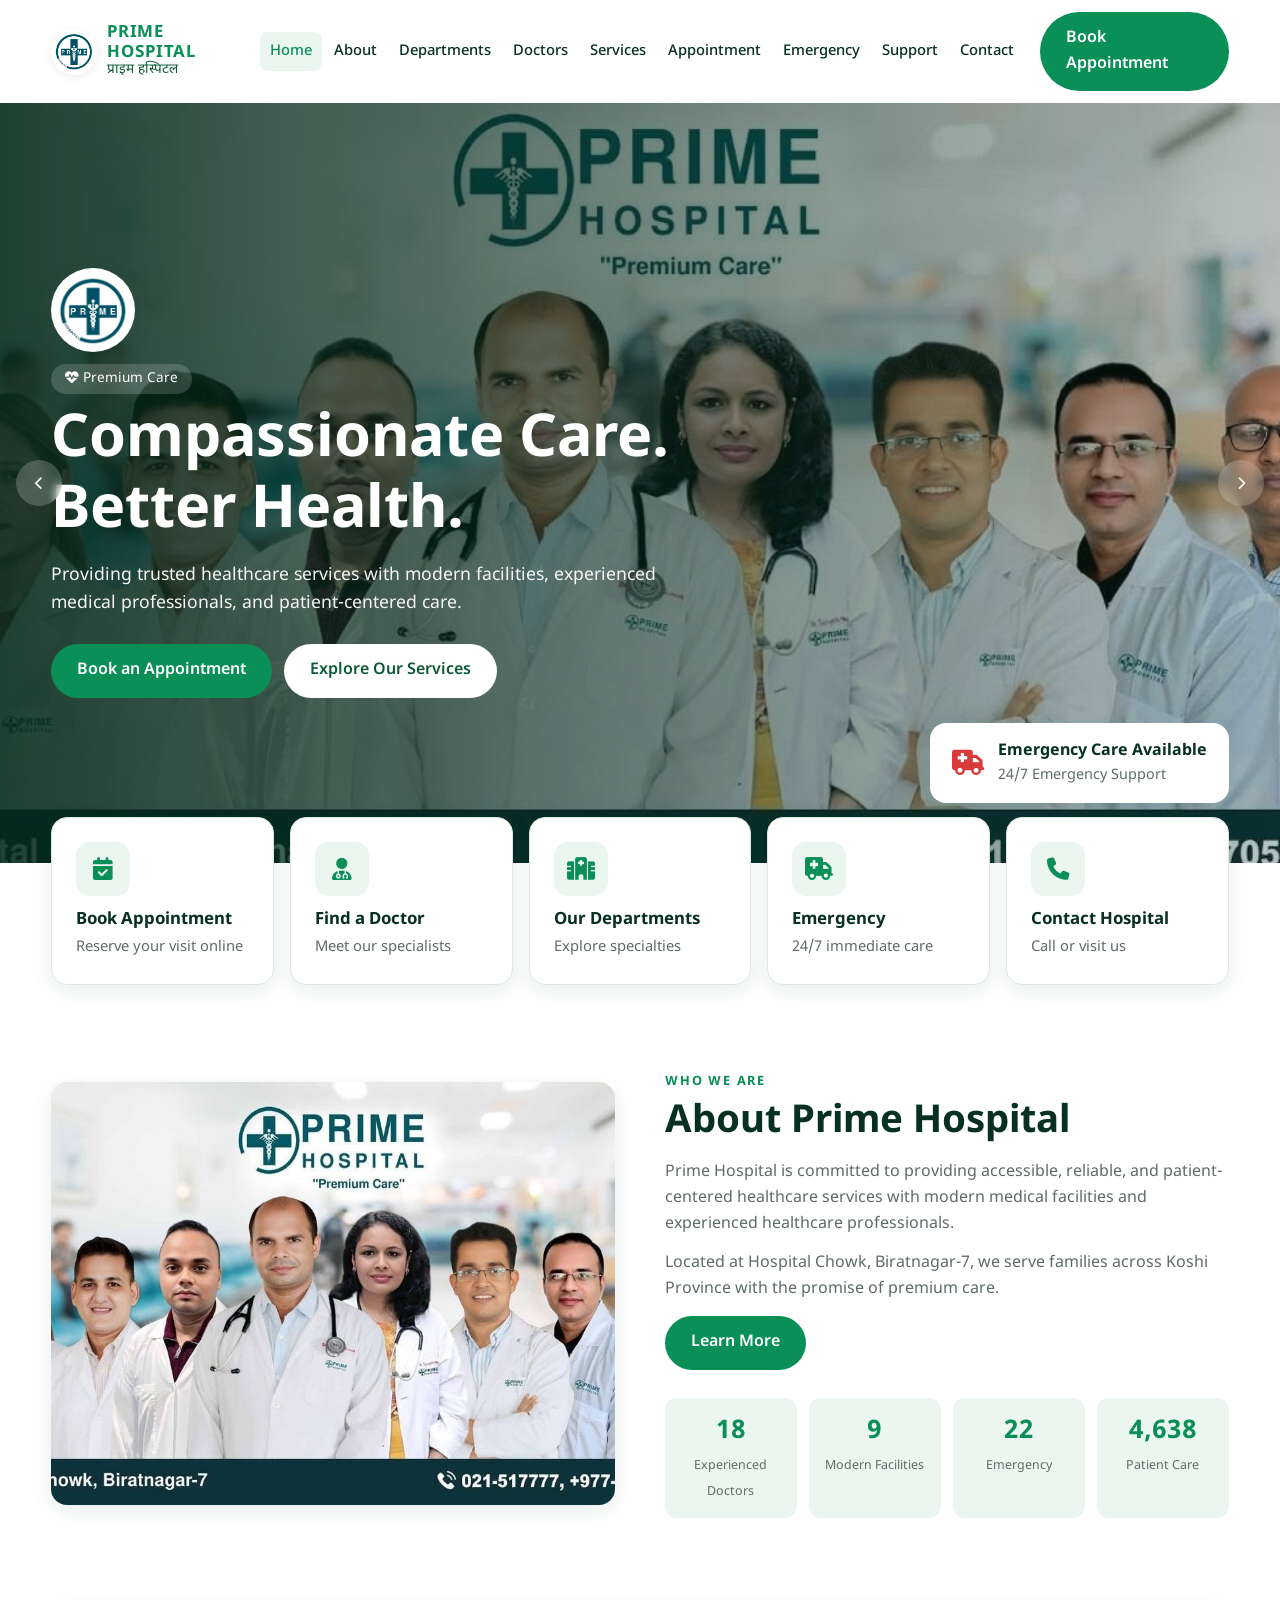
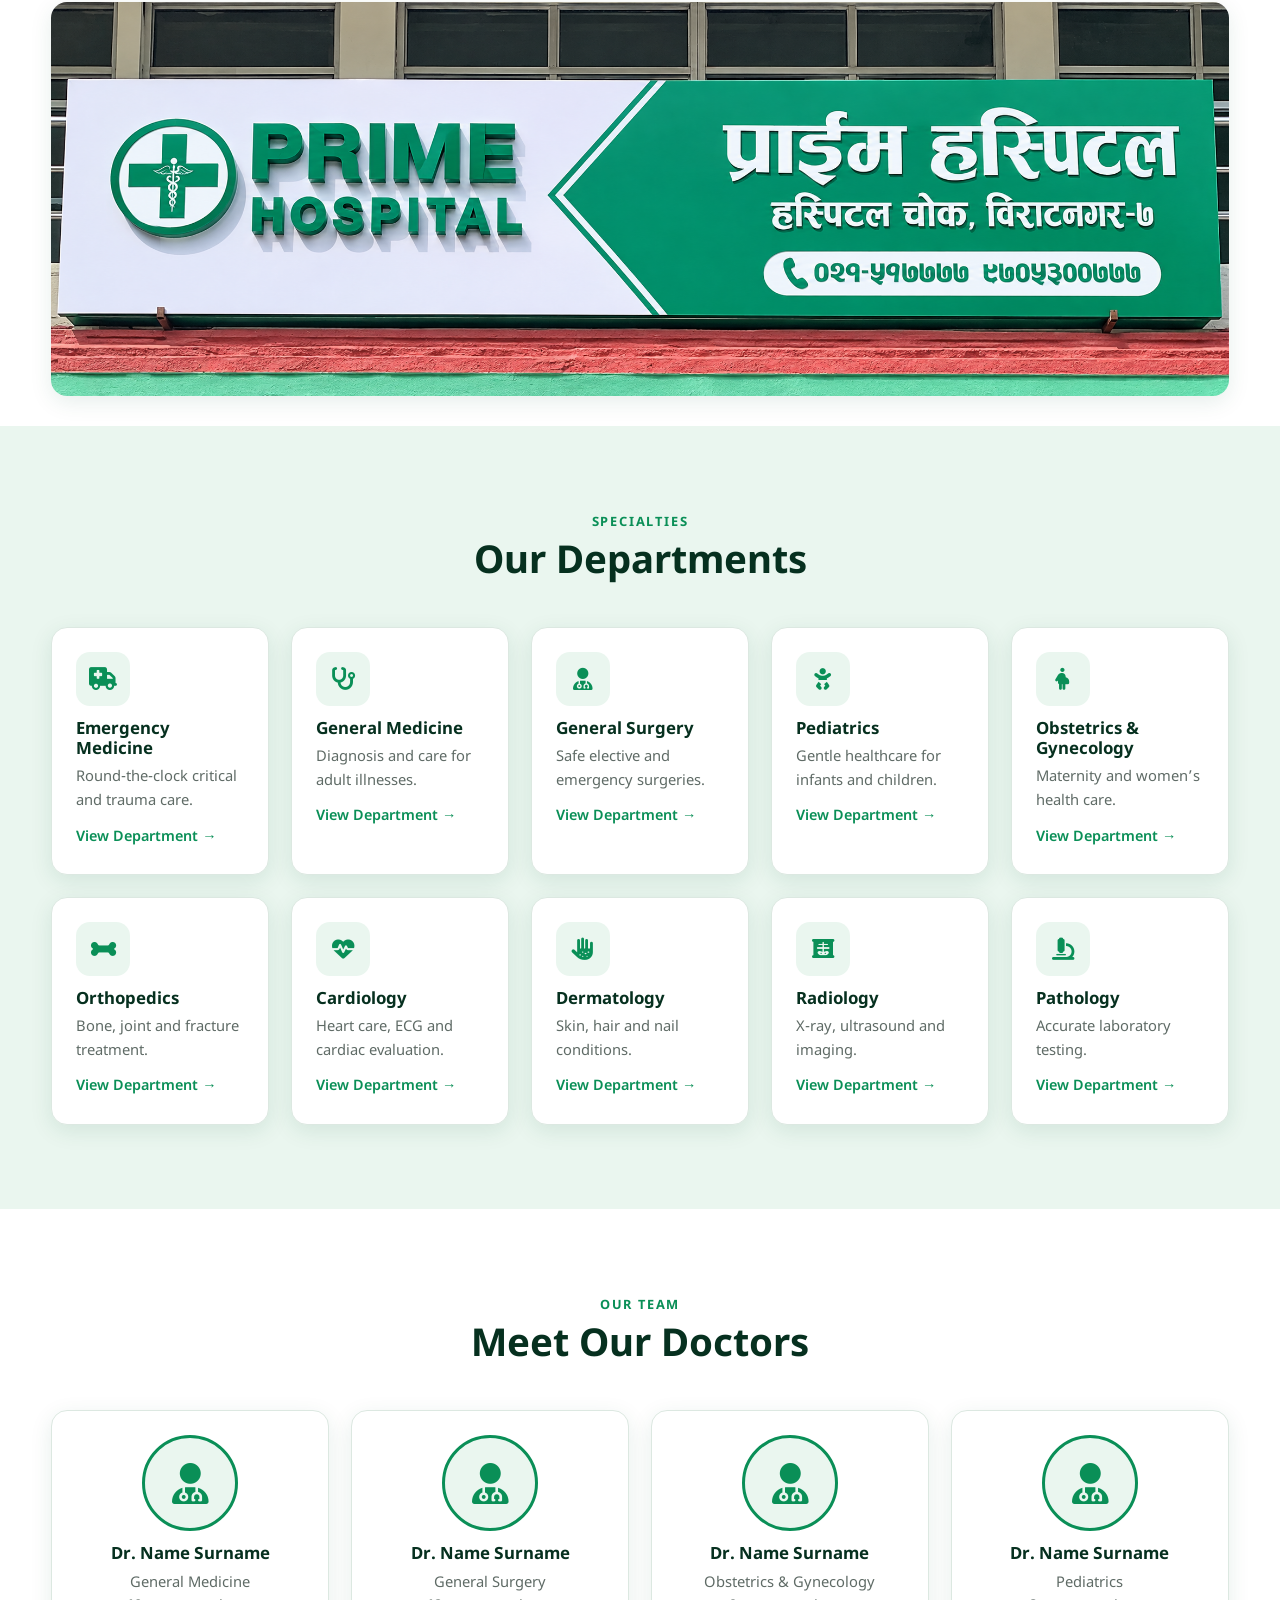
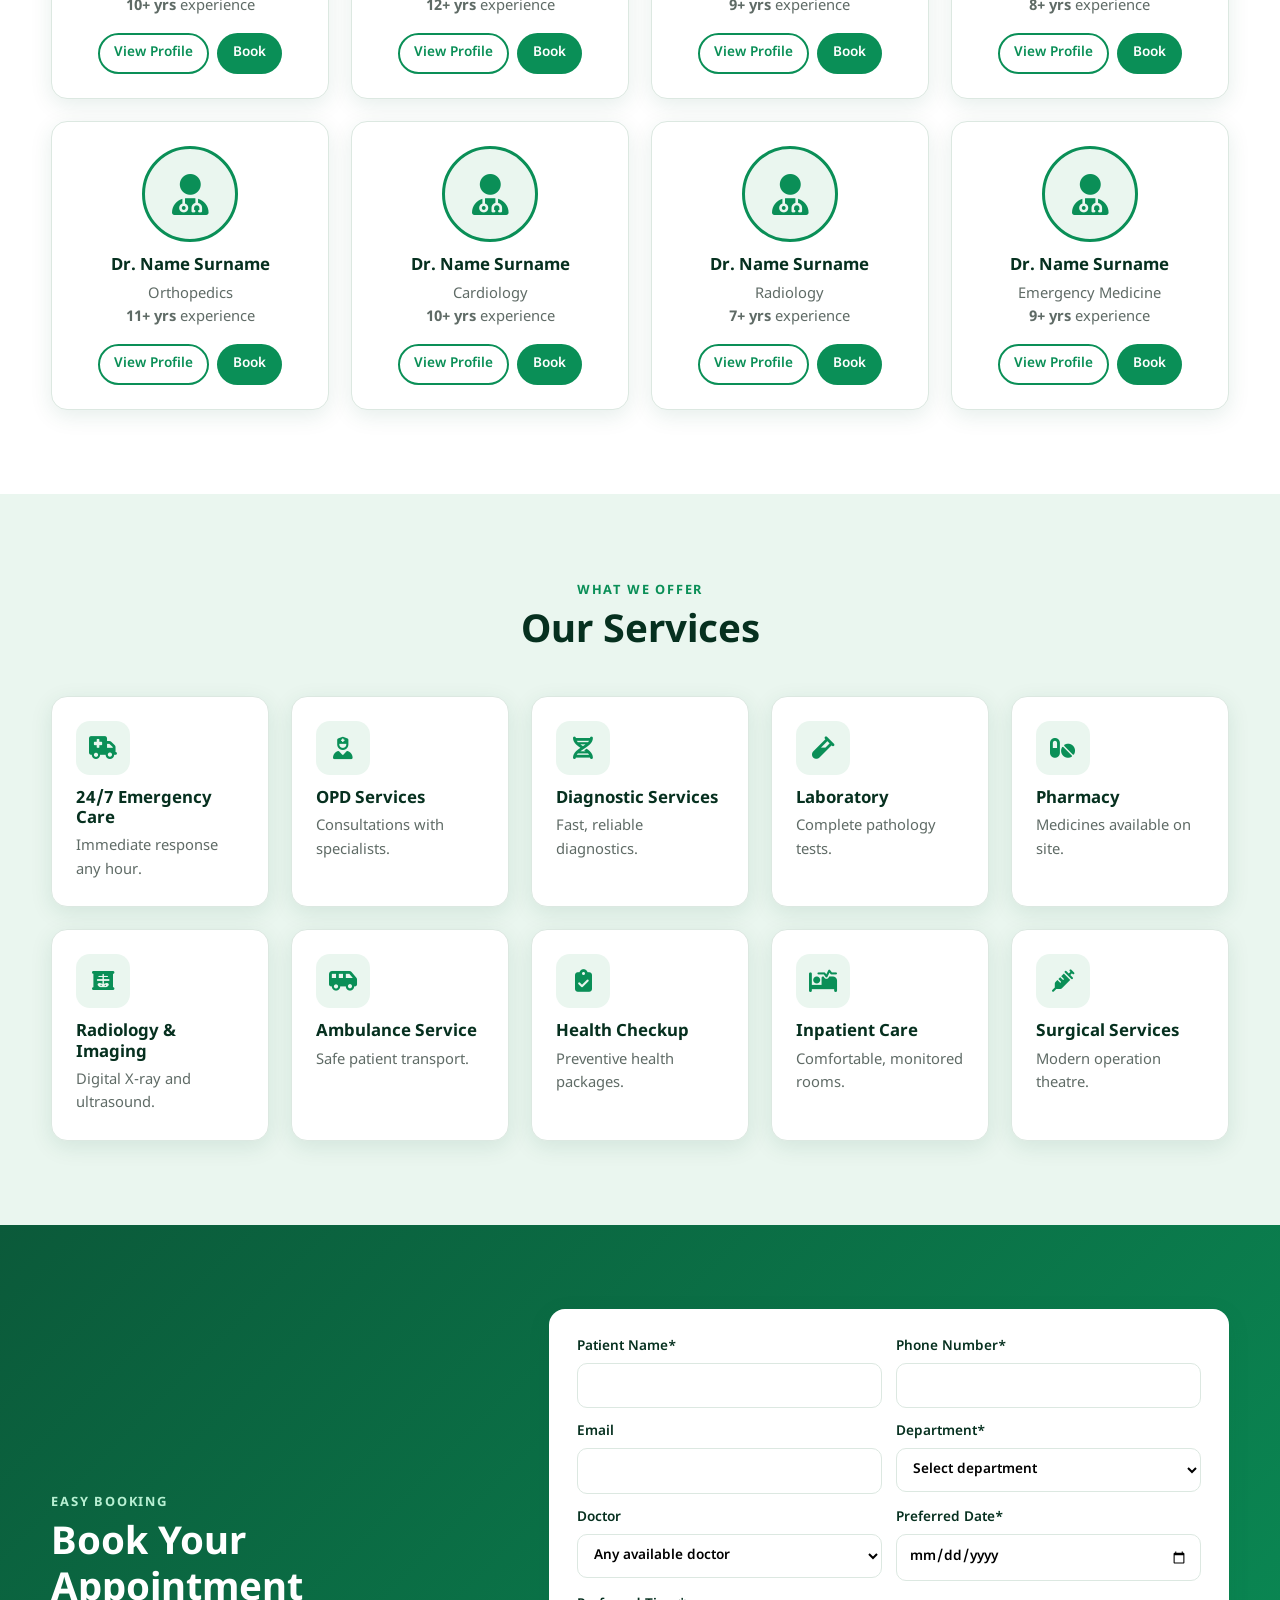
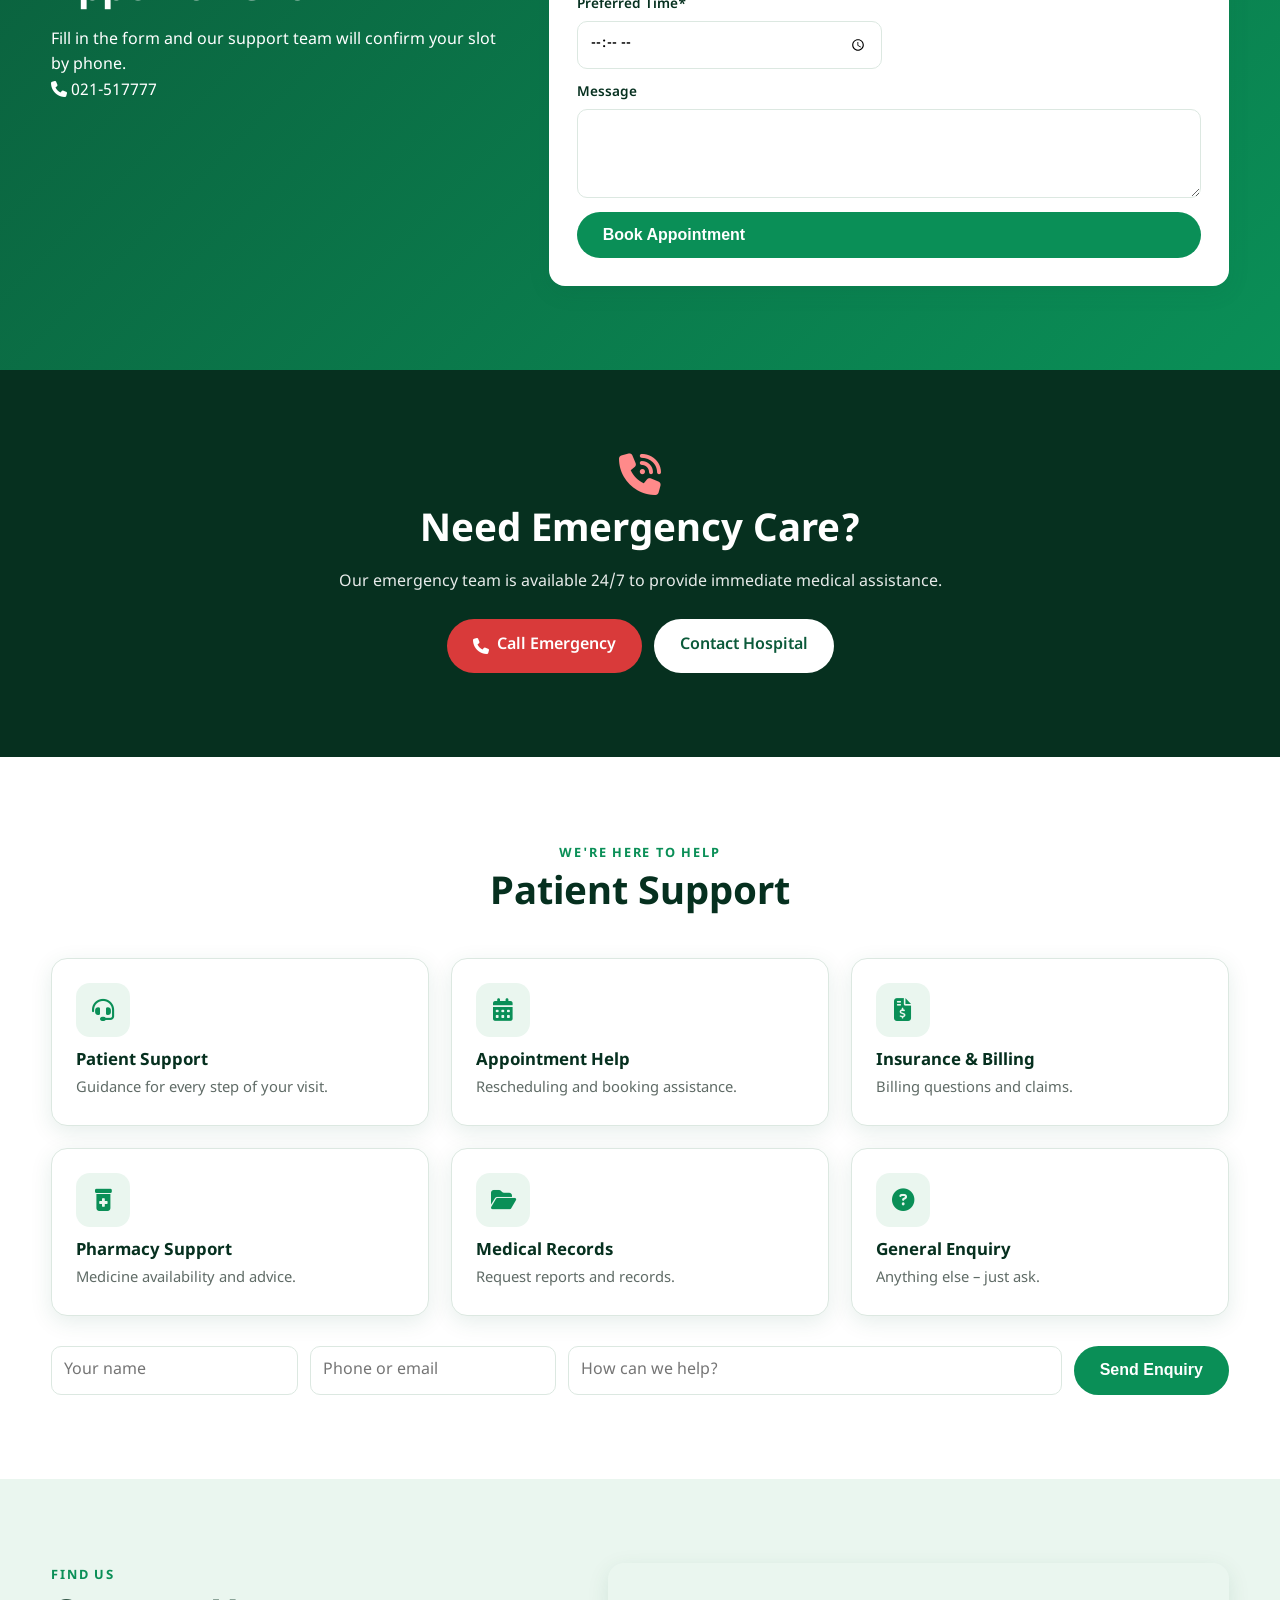
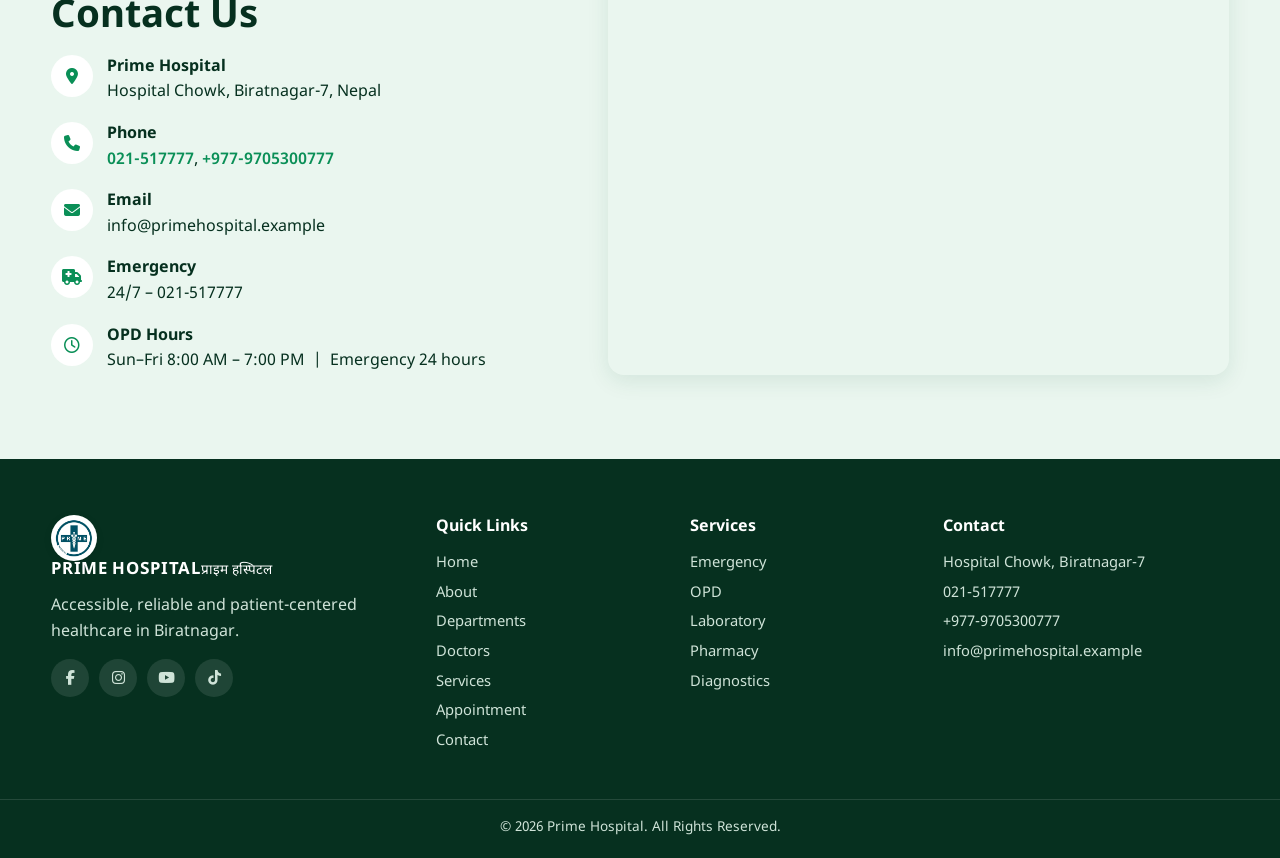
==== commit 62b87584: "link web manifest and theme color in html head" ====
--- a/index.html
+++ b/index.html
@@ -10,6 +10,8 @@
 <link href="https://fonts.googleapis.com/css2?family=Noto+Sans+Devanagari:wght@400;500;600;700&family=Plus+Jakarta+Sans:ital,wght@0,400;0,500;0,600;0,700;0,800;1,400&display=swap" rel="stylesheet">
 <link rel="stylesheet" href="https://cdnjs.cloudflare.com/ajax/libs/font-awesome/6.5.1/css/all.min.css">
 <link rel="icon" type="image/jpeg" href="logo.jpg">
+<link rel="manifest" href="manifest.json">
+<meta name="theme-color" content="#0a8f57">
 <meta property="og:image" content="team.jpg">
 <link rel="stylesheet" href="style.css">
 </head>
--- a/style.css
+++ b/style.css
@@ -1,4 +1,3 @@
-/* ===== Variables (brand green from the hospital signboard) ===== */
 :root{--g:#0a8f57;--gd:#0b5a3a;--gx:#06301f;--gl:#eaf6ef;--gray:#5f6b66;--line:#dce8e1;--red:#d93a3a;--r:16px;--sh:0 6px 22px rgba(10,90,58,.10)}
 *{box-sizing:border-box;margin:0;padding:0}
 html{scroll-behavior:smooth;scroll-padding-top:72px}
@@ -14,7 +13,6 @@
 .btn-light{background:#fff;color:var(--gd)}.btn-light:hover{background:var(--gl)}
 .btn-danger{background:var(--red);color:#fff}
 .btns{display:flex;gap:12px;flex-wrap:wrap}.btns.center{justify-content:center}
-/* Navbar */
 .nav{position:sticky;top:0;z-index:50;background:#fff;transition:.3s;padding:12px 0}
 .nav.scrolled{padding:5px 0;box-shadow:0 4px 18px rgba(0,0,0,.1)}
 .nav-in{display:flex;align-items:center;gap:16px;justify-content:space-between}
@@ -24,7 +22,6 @@
 #menu{display:flex;gap:2px}#menu a{padding:8px 10px;border-radius:8px;font-size:.92rem;font-weight:500;transition:.2s}
 #menu a:hover,#menu a.active{background:var(--gl);color:var(--g)}
 .burger{display:none;background:none;border:0;font-size:1.5rem;color:var(--gd);cursor:pointer;padding:6px}
-/* Hero */
 .hero{position:relative;height:calc(100vh - 70px);min-height:520px;max-height:760px;overflow:hidden;color:#fff;background:var(--gd) url('team.jpg') center/cover no-repeat}
 .slide{position:absolute;inset:0;background-size:cover;background-position:center;opacity:0;transition:opacity 1.2s ease;background-color:var(--gd)}
 .slide.active{opacity:1;animation:kb 9s ease-out forwards}
@@ -39,7 +36,6 @@
 .arrow:hover{background:var(--g)}.prev{left:16px}.next{right:16px}
 .dots{position:absolute;bottom:22px;left:50%;transform:translateX(-50%);display:flex;gap:8px}
 .dots button{width:10px;height:10px;border-radius:99px;border:0;background:rgba(255,255,255,.5);cursor:pointer;transition:.3s}.dots button.on{width:28px;background:#fff}
-/* Grids/cards */
 .quick{margin-top:-46px;position:relative;z-index:5;display:grid;grid-template-columns:repeat(5,1fr);gap:16px}
 .grid{display:grid;gap:22px}.g5{grid-template-columns:repeat(auto-fill,minmax(210px,1fr))}.g4{grid-template-columns:repeat(4,1fr)}.g3{grid-template-columns:repeat(3,1fr)}
 .card{background:#fff;border:1px solid var(--line);border-radius:var(--r);padding:24px;box-shadow:var(--sh);transition:.3s;display:block}
@@ -50,12 +46,10 @@
 .doc{text-align:center}.doc .av{width:96px;height:96px;margin:0 auto 14px;border-radius:50%;background:var(--gl);color:var(--g);display:grid;place-items:center;font-size:2.6rem;border:3px solid var(--g)}
 .doc .row{display:flex;gap:8px;justify-content:center;margin-top:14px;flex-wrap:wrap}.doc .btn{padding:8px 14px;font-size:.85rem}
 .btn-out{border-color:var(--g);color:var(--g);background:#fff}
-/* About */
 .about{display:grid;grid-template-columns:1fr 1fr;gap:50px;align-items:center}
 .about>img{border-radius:var(--r);box-shadow:var(--sh);width:100%;aspect-ratio:4/3;object-fit:cover}.about p{color:var(--gray);margin-bottom:14px}
 .stats{display:grid;grid-template-columns:repeat(4,1fr);gap:12px;margin-top:28px}
 .stats div{background:var(--gl);padding:14px 8px;border-radius:12px;text-align:center}.stats b{display:block;font-size:1.6rem;color:var(--g)}.stats span{font-size:.78rem;color:var(--gray)}
-/* Appointment */
 .appt{background:linear-gradient(135deg,var(--gd),var(--g));color:#fff}
 .appt-in{display:grid;grid-template-columns:1fr 1.5fr;gap:44px;align-items:center}
 .form{background:#fff;color:var(--gx);padding:28px;border-radius:var(--r);display:grid;grid-template-columns:1fr 1fr;gap:14px;box-shadow:var(--sh)}
@@ -63,28 +57,22 @@
 input,select,textarea{font:inherit;padding:11px 12px;border:1.5px solid var(--line);border-radius:10px;width:100%;background:#fff}
 input:focus,select:focus,textarea:focus{outline:2px solid var(--g);border-color:var(--g)}
 .invalid{border-color:var(--red)!important}
-/* Emergency */
 .emerg{background:var(--gx);color:#fff;text-align:center}.emerg p{margin-bottom:24px;opacity:.9}
 .big{font-size:2.6rem;color:#ff8a8a;margin-bottom:14px}
 .pulse{animation:pulse 2s infinite}@keyframes pulse{0%{transform:scale(1)}50%{transform:scale(1.12)}100%{transform:scale(1)}}
-/* Support/Contact */
 .sup-form{display:grid;grid-template-columns:1fr 1fr 2fr auto;gap:12px;margin-top:30px}
 .contact{display:grid;grid-template-columns:1fr 1.2fr;gap:40px}
 .clist{list-style:none;display:grid;gap:16px;margin-top:14px}.clist li{display:flex;gap:14px}.clist i{width:42px;height:42px;flex:none;border-radius:50%;background:#fff;color:var(--g);display:grid;place-items:center}.clist a{color:var(--g);font-weight:600}
 .map{border-radius:var(--r);overflow:hidden;min-height:340px;box-shadow:var(--sh)}.map iframe{width:100%;height:100%;min-height:340px;border:0}
-/* Footer */
 .footer{background:var(--gx);color:#cfe3d8;padding-top:56px}.fgrid{display:grid;grid-template-columns:1.6fr 1fr 1fr 1.3fr;gap:34px}
 .footer h4{color:#fff;margin-bottom:12px}.footer a,.footer span{display:block;margin-bottom:6px;font-size:.92rem}.footer a:hover{color:#fff}
 .footer p{margin:14px 0}.social{display:flex;gap:10px}.social a{width:38px;height:38px;border-radius:50%;background:rgba(255,255,255,.1);display:grid;place-items:center;margin:0}.social a:hover{background:var(--g)}
 .copy{text-align:center;border-top:1px solid rgba(255,255,255,.12);margin-top:40px;padding:18px;font-size:.85rem}
-/* Modal, top */
 .modal{position:fixed;inset:0;background:rgba(0,0,0,.55);display:grid;place-items:center;z-index:100;padding:20px}.modal[hidden]{display:none}
 .modal-box{background:#fff;border-radius:var(--r);padding:34px;max-width:420px;text-align:center;animation:pop .3s}.modal-box i{font-size:3rem;color:var(--g)}.modal-box p{margin:10px 0 20px;color:var(--gray)}
 @keyframes pop{from{transform:scale(.85);opacity:0}}
 .totop{position:fixed;right:18px;bottom:18px;width:46px;height:46px;border-radius:50%;border:0;background:var(--g);color:#fff;cursor:pointer;box-shadow:var(--sh);opacity:0;pointer-events:none;transition:.3s;z-index:40}.totop.show{opacity:1;pointer-events:auto}
-/* Reveal */
 .reveal{opacity:0;transform:translateY(28px);transition:.7s ease}.reveal.in{opacity:1;transform:none}
-/* Responsive */
 @media(max-width:1100px){#menu a{padding:8px 6px;font-size:.85rem}.nav-cta{display:none}.g4{grid-template-columns:repeat(2,1fr)}.quick{grid-template-columns:repeat(3,1fr)}}
 @media(max-width:900px){
  .burger{display:block}
@@ -96,8 +84,6 @@
 }
 @media(max-width:600px){.quick{grid-template-columns:1fr 1fr}.quick a:last-child{grid-column:1/-1}.g3,.form,.sup-form,.fgrid{grid-template-columns:1fr}.stats{grid-template-columns:1fr 1fr}.arrow{display:none}.brand small{font-size:.75rem}.hero{min-height:480px}.btn{width:100%;justify-content:center}}
 @media(prefers-reduced-motion:reduce){*,*::before,*::after{animation:none!important;transition:none!important;scroll-behavior:auto!important}.reveal{opacity:1;transform:none}}
-
-/* Logo & image additions */
 .hero-logo{width:84px;height:84px;object-fit:contain;background:#fff;border-radius:50%;padding:4px;margin-bottom:14px;box-shadow:var(--sh)}
 .signboard{padding-bottom:30px}.signboard img{width:100%;border-radius:var(--r);box-shadow:var(--sh)}
 .modal-logo{width:64px;height:64px;object-fit:contain;margin:0 auto 6px}
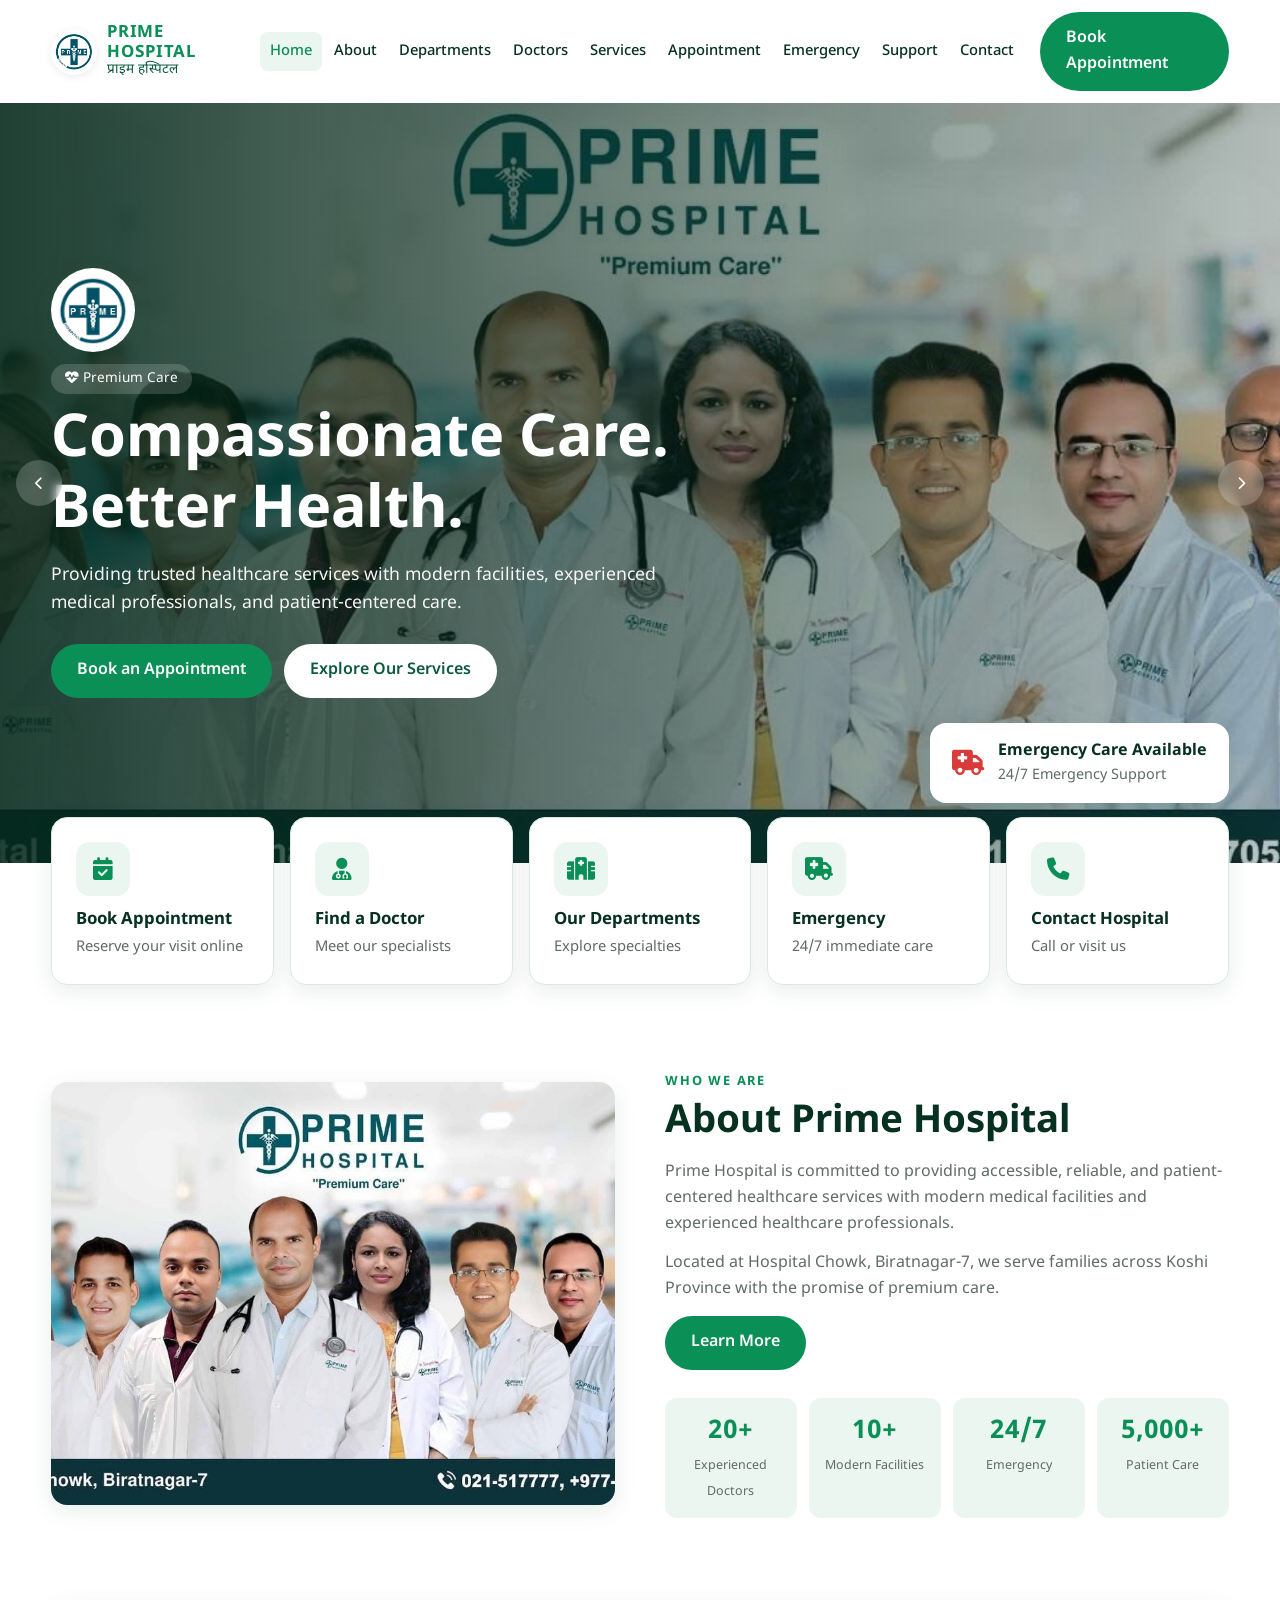
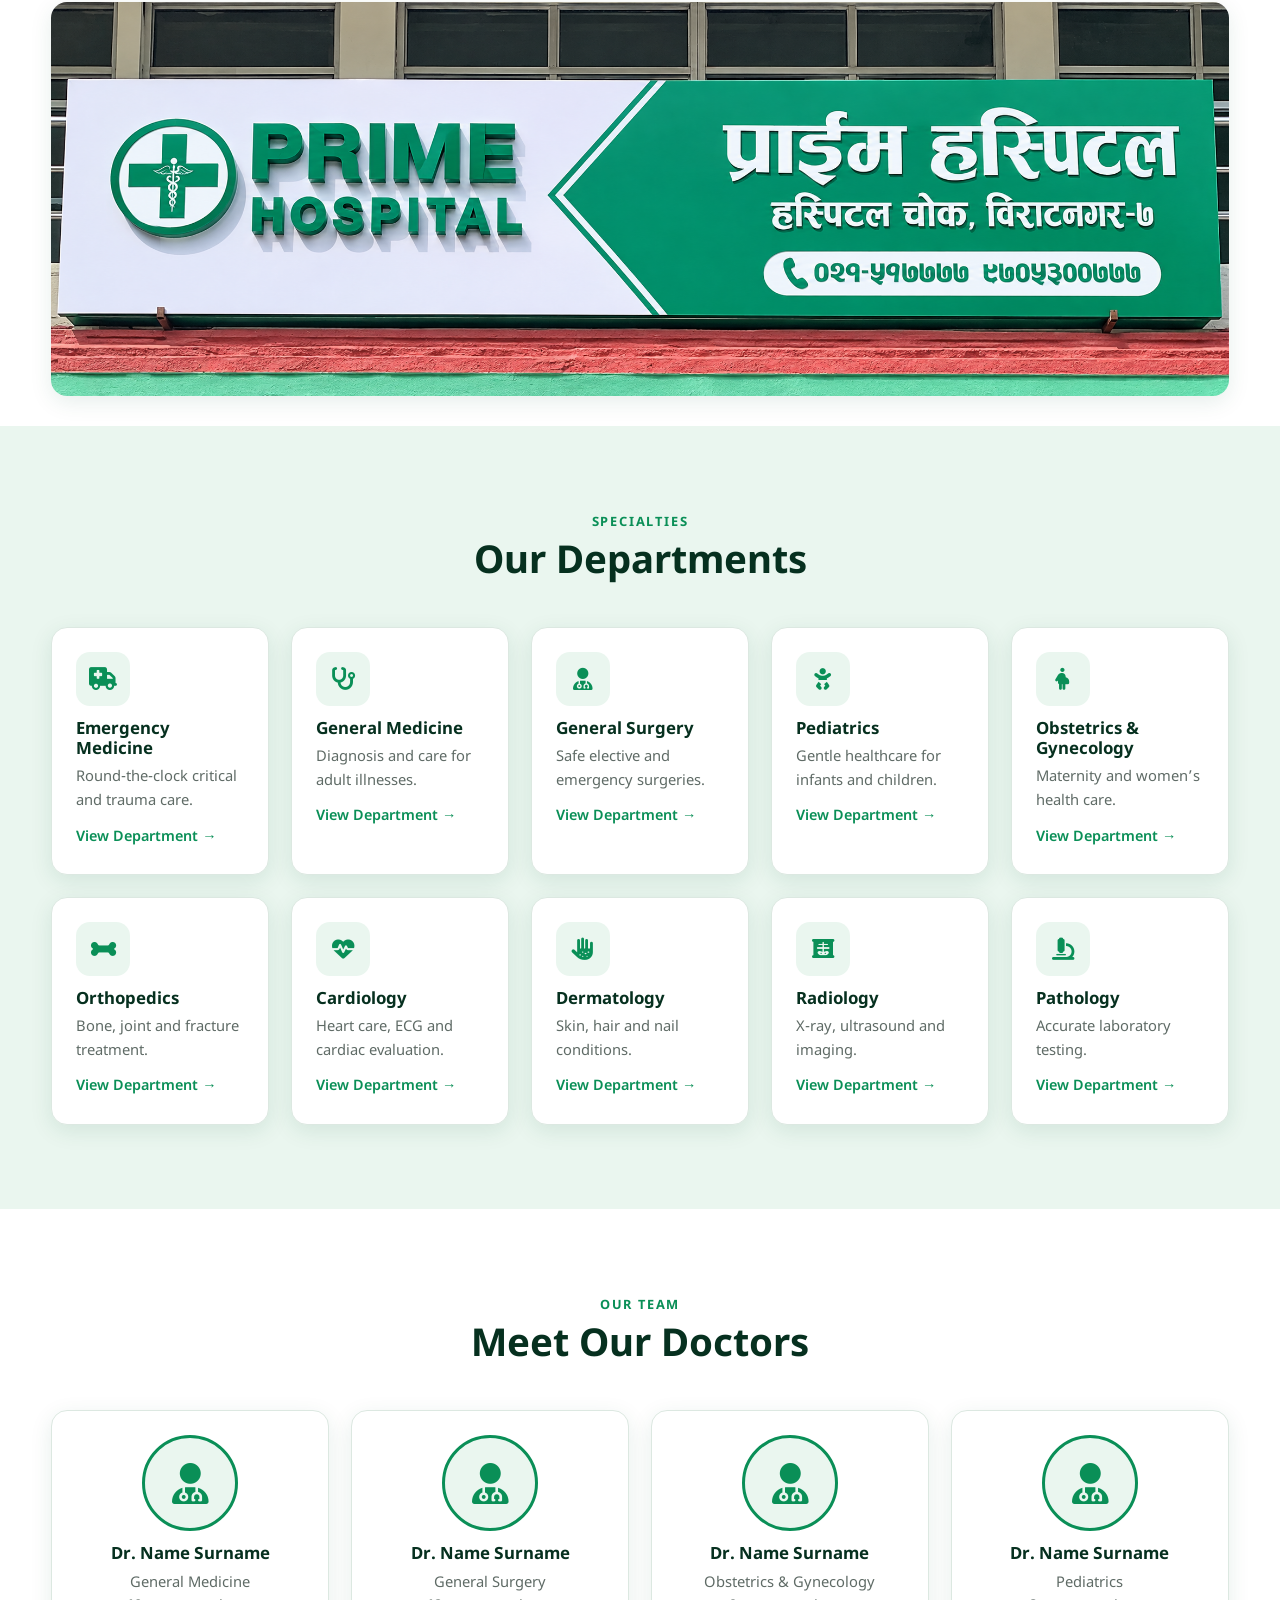
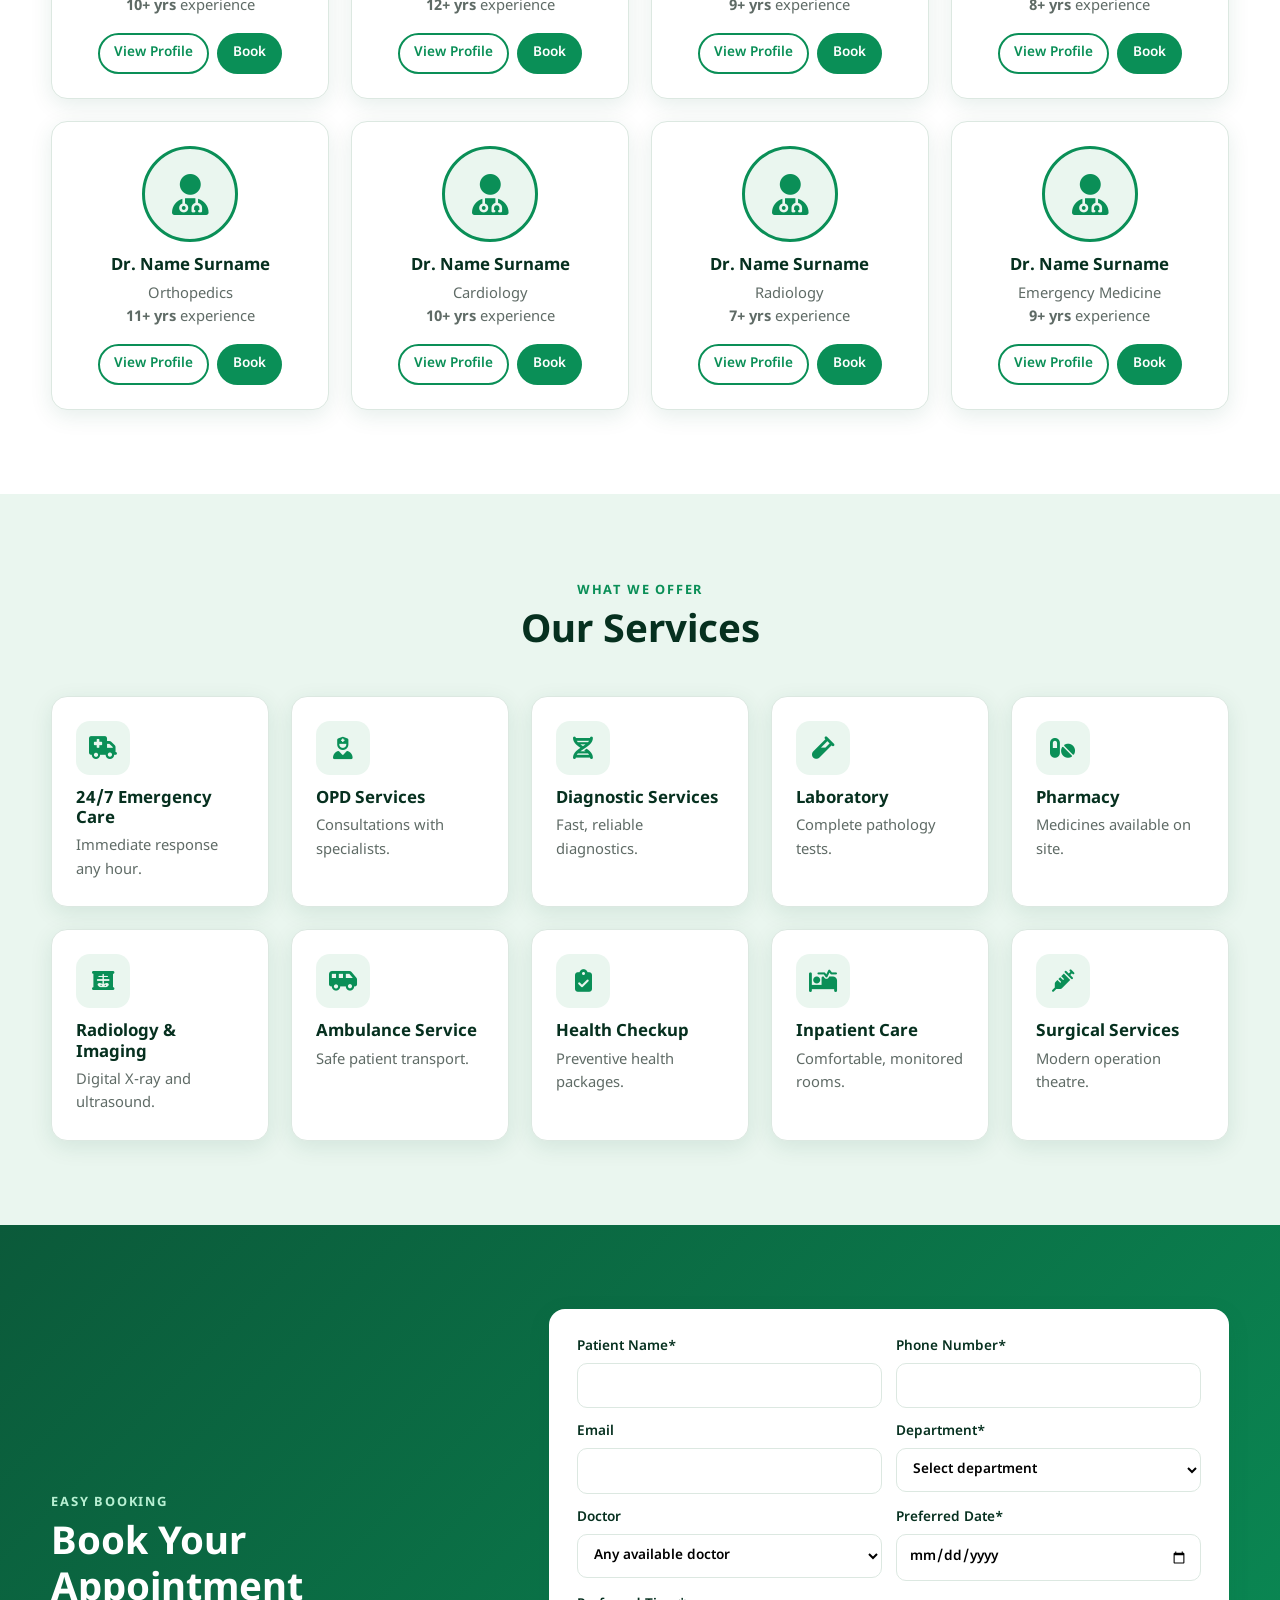
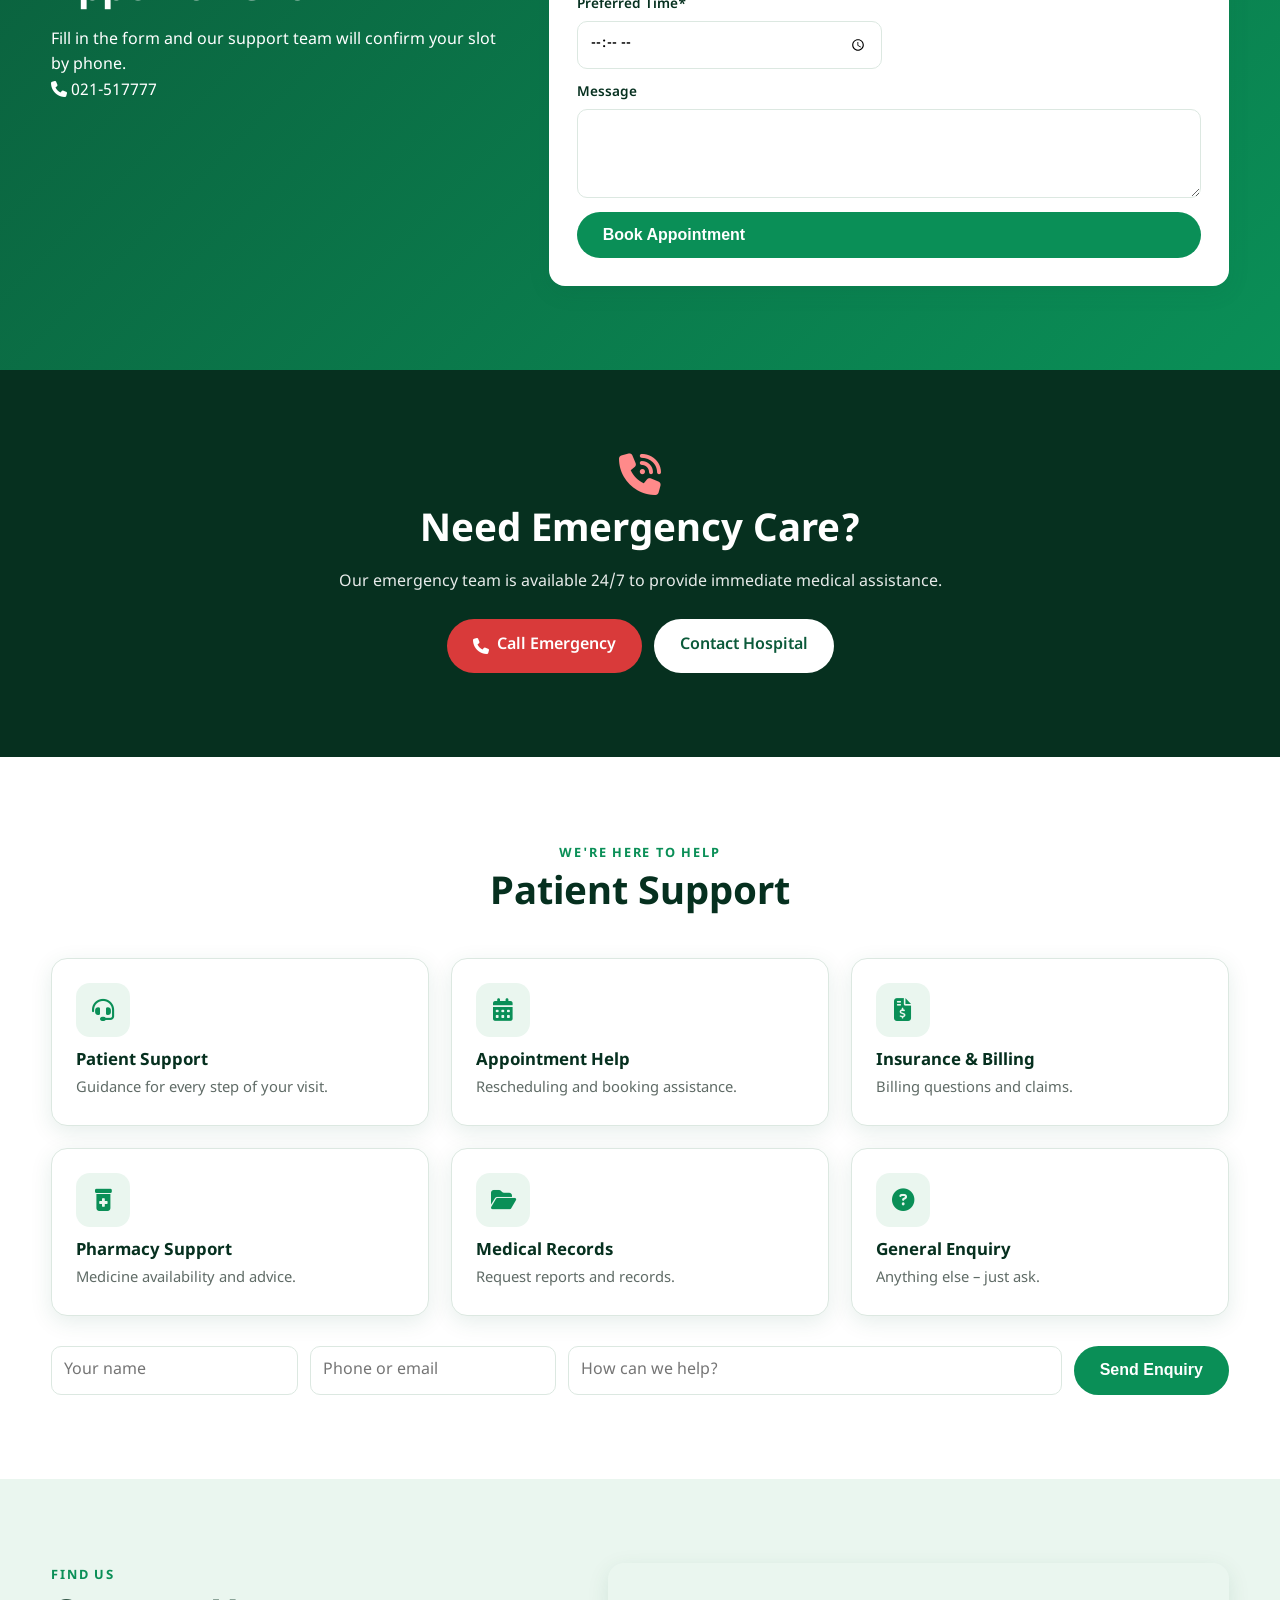
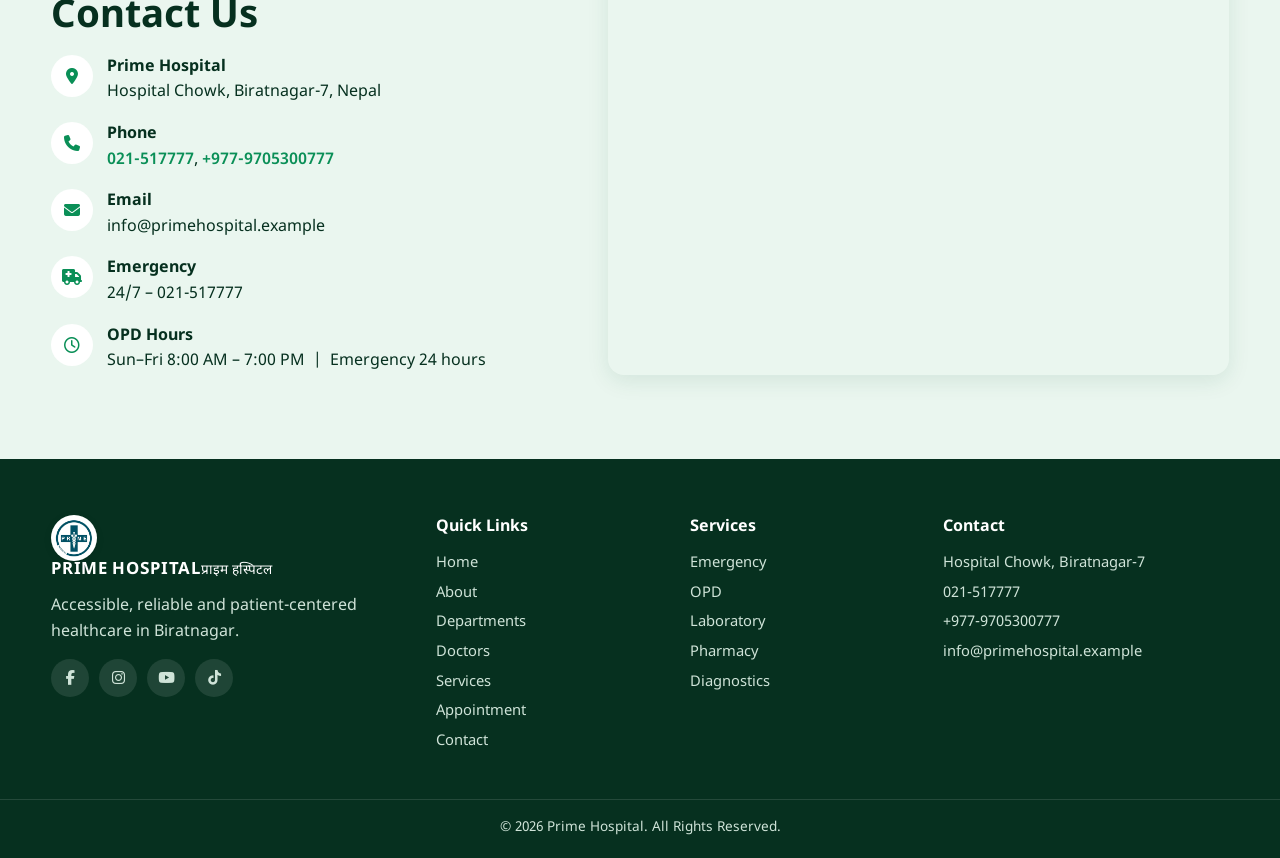
==== commit 6afc2446: "enhance accessibility attributes and aria landmarks in header" ====
--- a/index.html
+++ b/index.html
@@ -16,14 +16,14 @@
 <link rel="stylesheet" href="style.css">
 </head>
 <body>
-<header class="nav" id="navbar">
+<header class="nav" id="navbar" role="banner">
   <div class="container nav-in">
-    <a href="#home" class="brand"><img src="logo.jpg" alt="Prime Hospital logo"><span><b>PRIME HOSPITAL</b><small>प्राइम हस्पिटल</small></span></a>
-    <nav id="menu" aria-label="Main">
+    <a href="#home" class="brand" aria-label="Prime Hospital Home"><img src="logo.jpg" alt="Prime Hospital logo"><span><b>PRIME HOSPITAL</b><small>प्राइम हस्पिटल</small></span></a>
+    <nav id="menu" aria-label="Main Navigation">
       <a href="#home">Home</a><a href="#about">About</a><a href="#departments">Departments</a><a href="#doctors">Doctors</a><a href="#services">Services</a><a href="#appointment">Appointment</a><a href="#emergency">Emergency</a><a href="#support">Support</a><a href="#contact">Contact</a>
     </nav>
     <a href="#appointment" class="btn btn-primary nav-cta">Book Appointment</a>
-    <button id="burger" class="burger" aria-label="Toggle menu" aria-expanded="false"><i class="fa-solid fa-bars"></i></button>
+    <button id="burger" class="burger" aria-label="Toggle navigation menu" aria-controls="menu" aria-expanded="false"><i class="fa-solid fa-bars"></i></button>
   </div>
 </header>
 
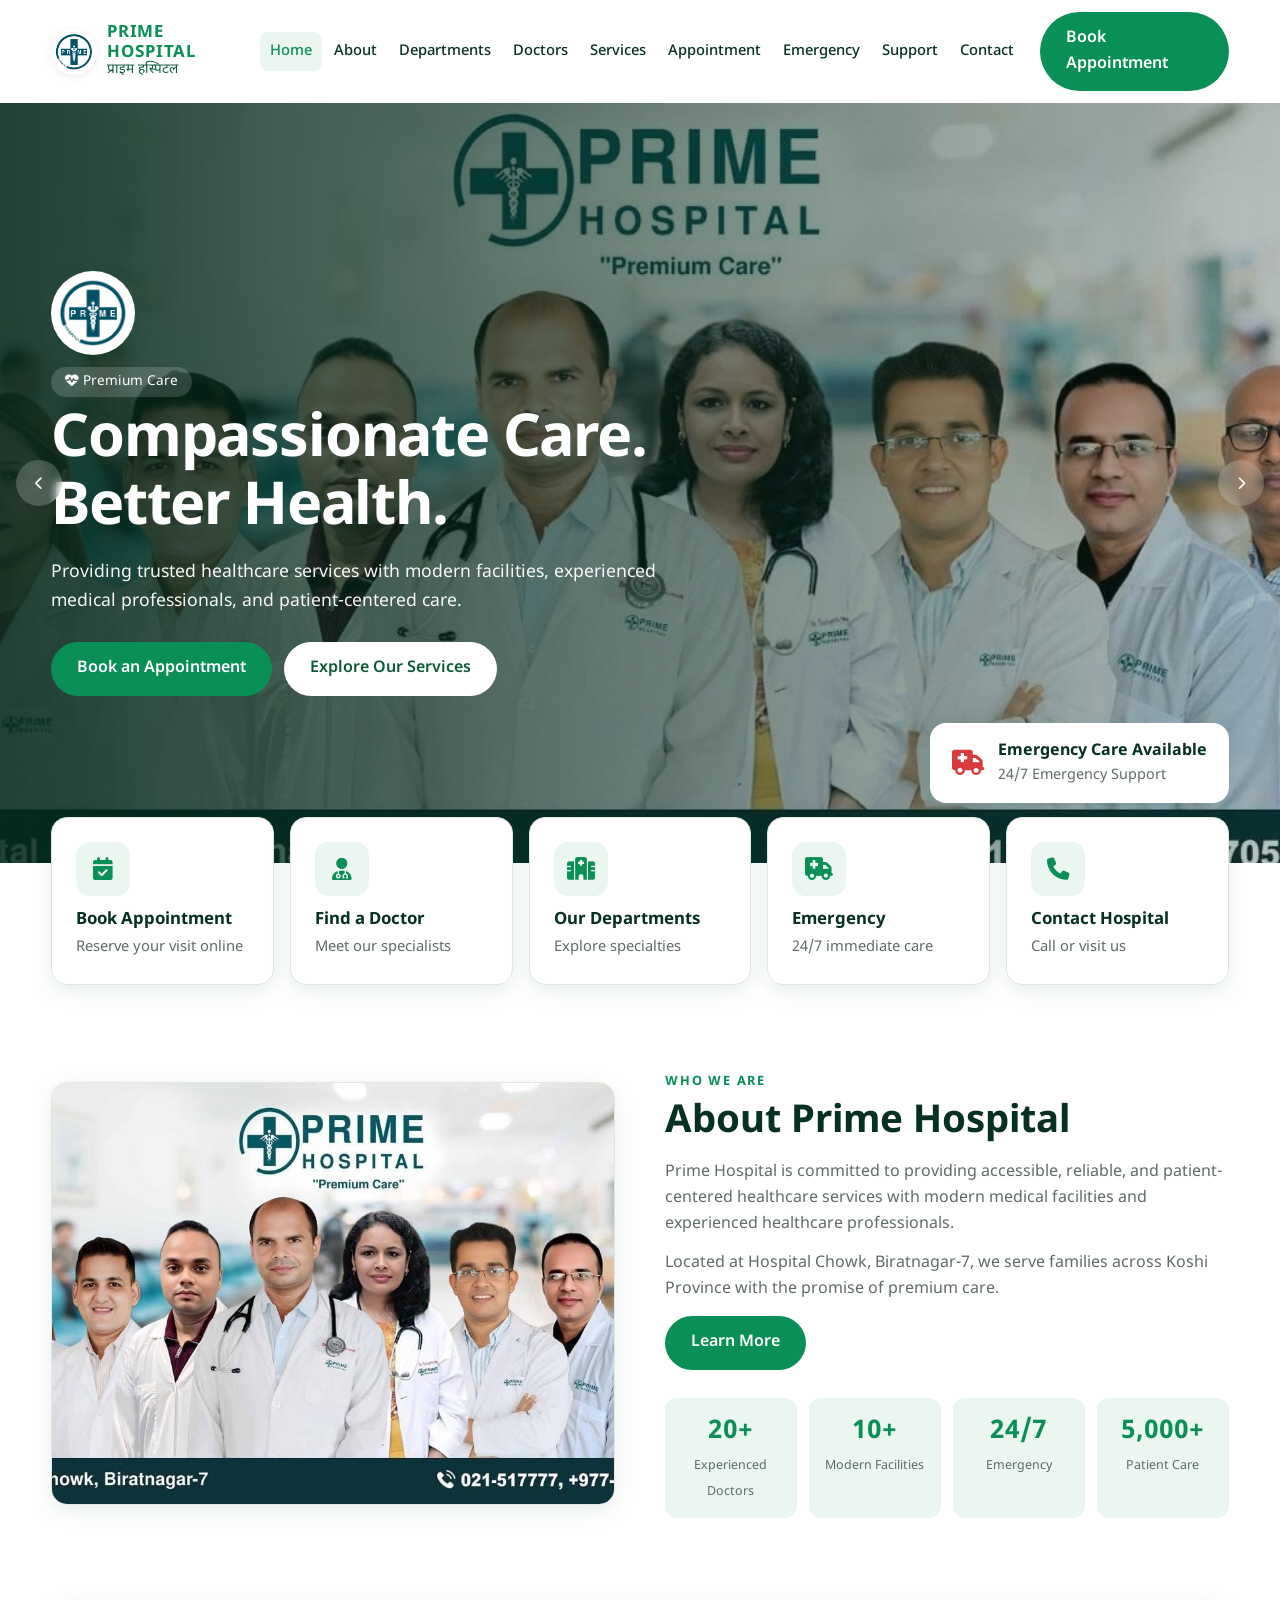
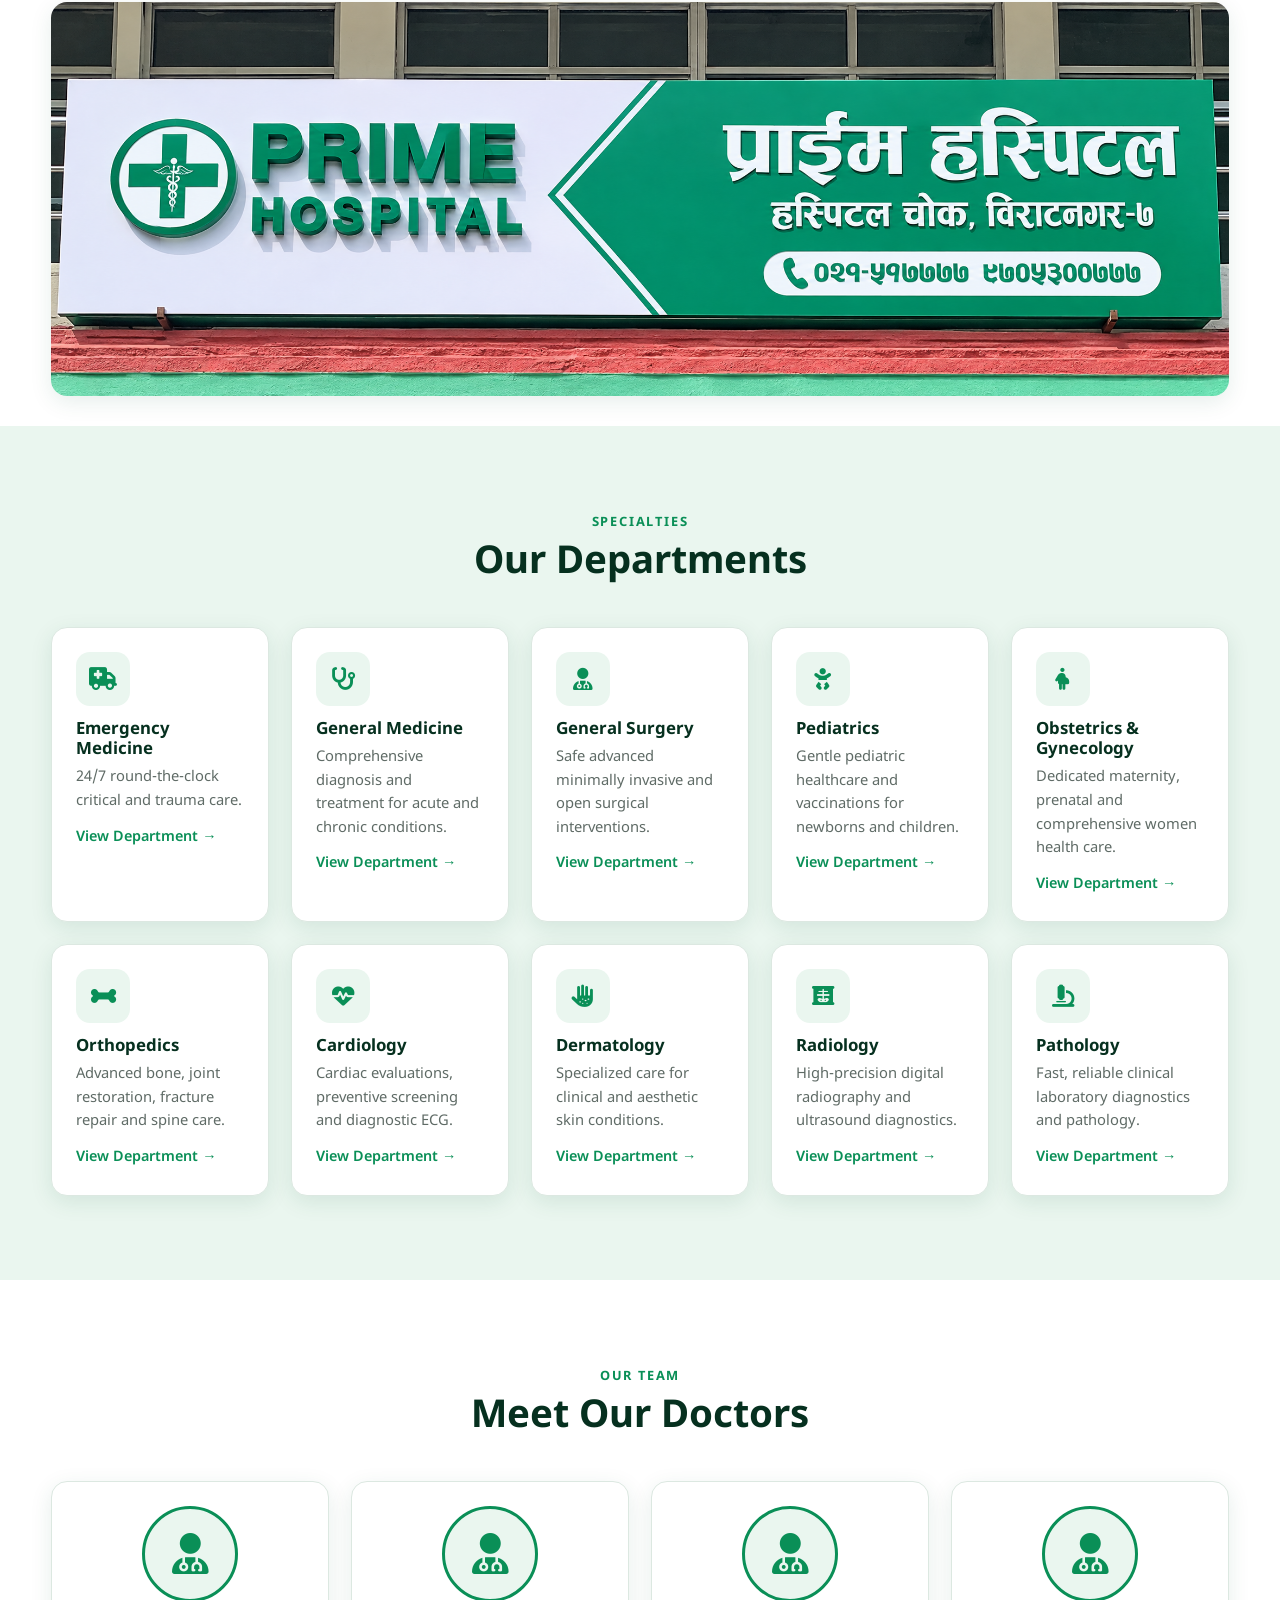
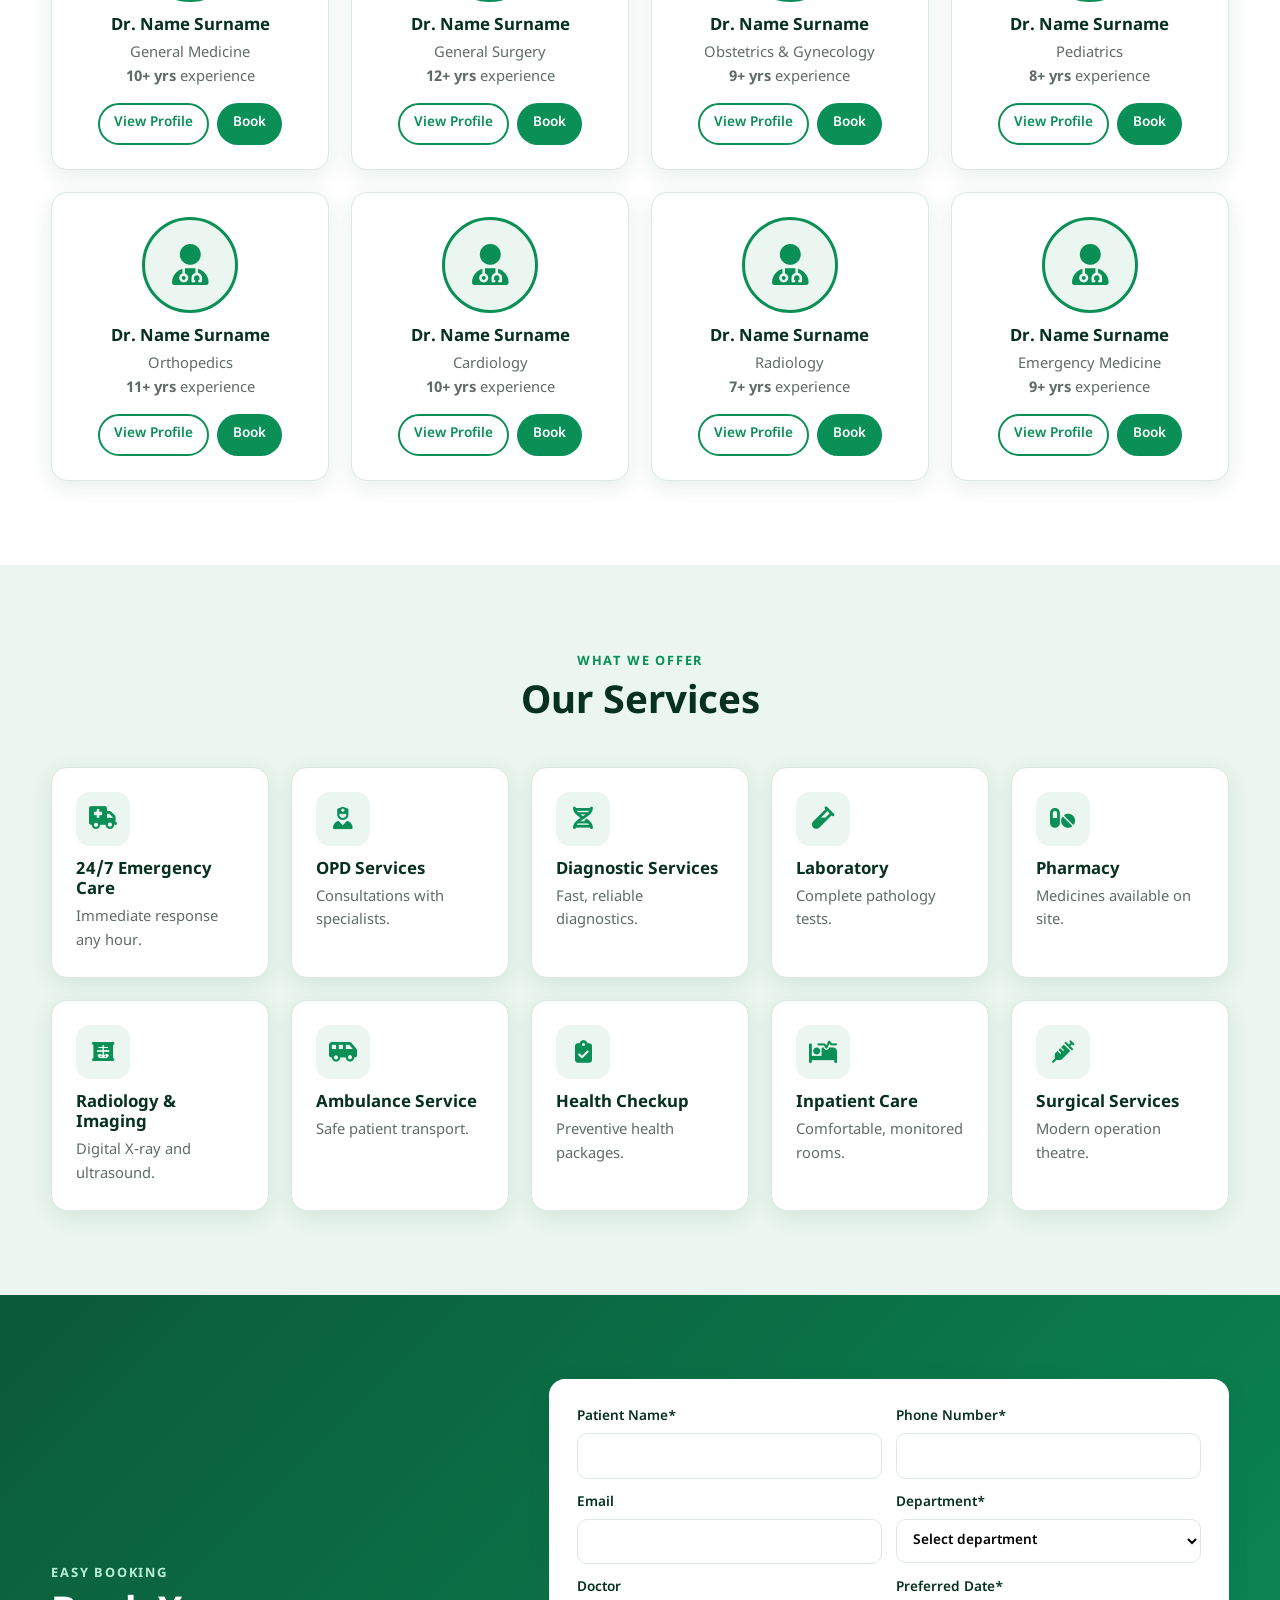
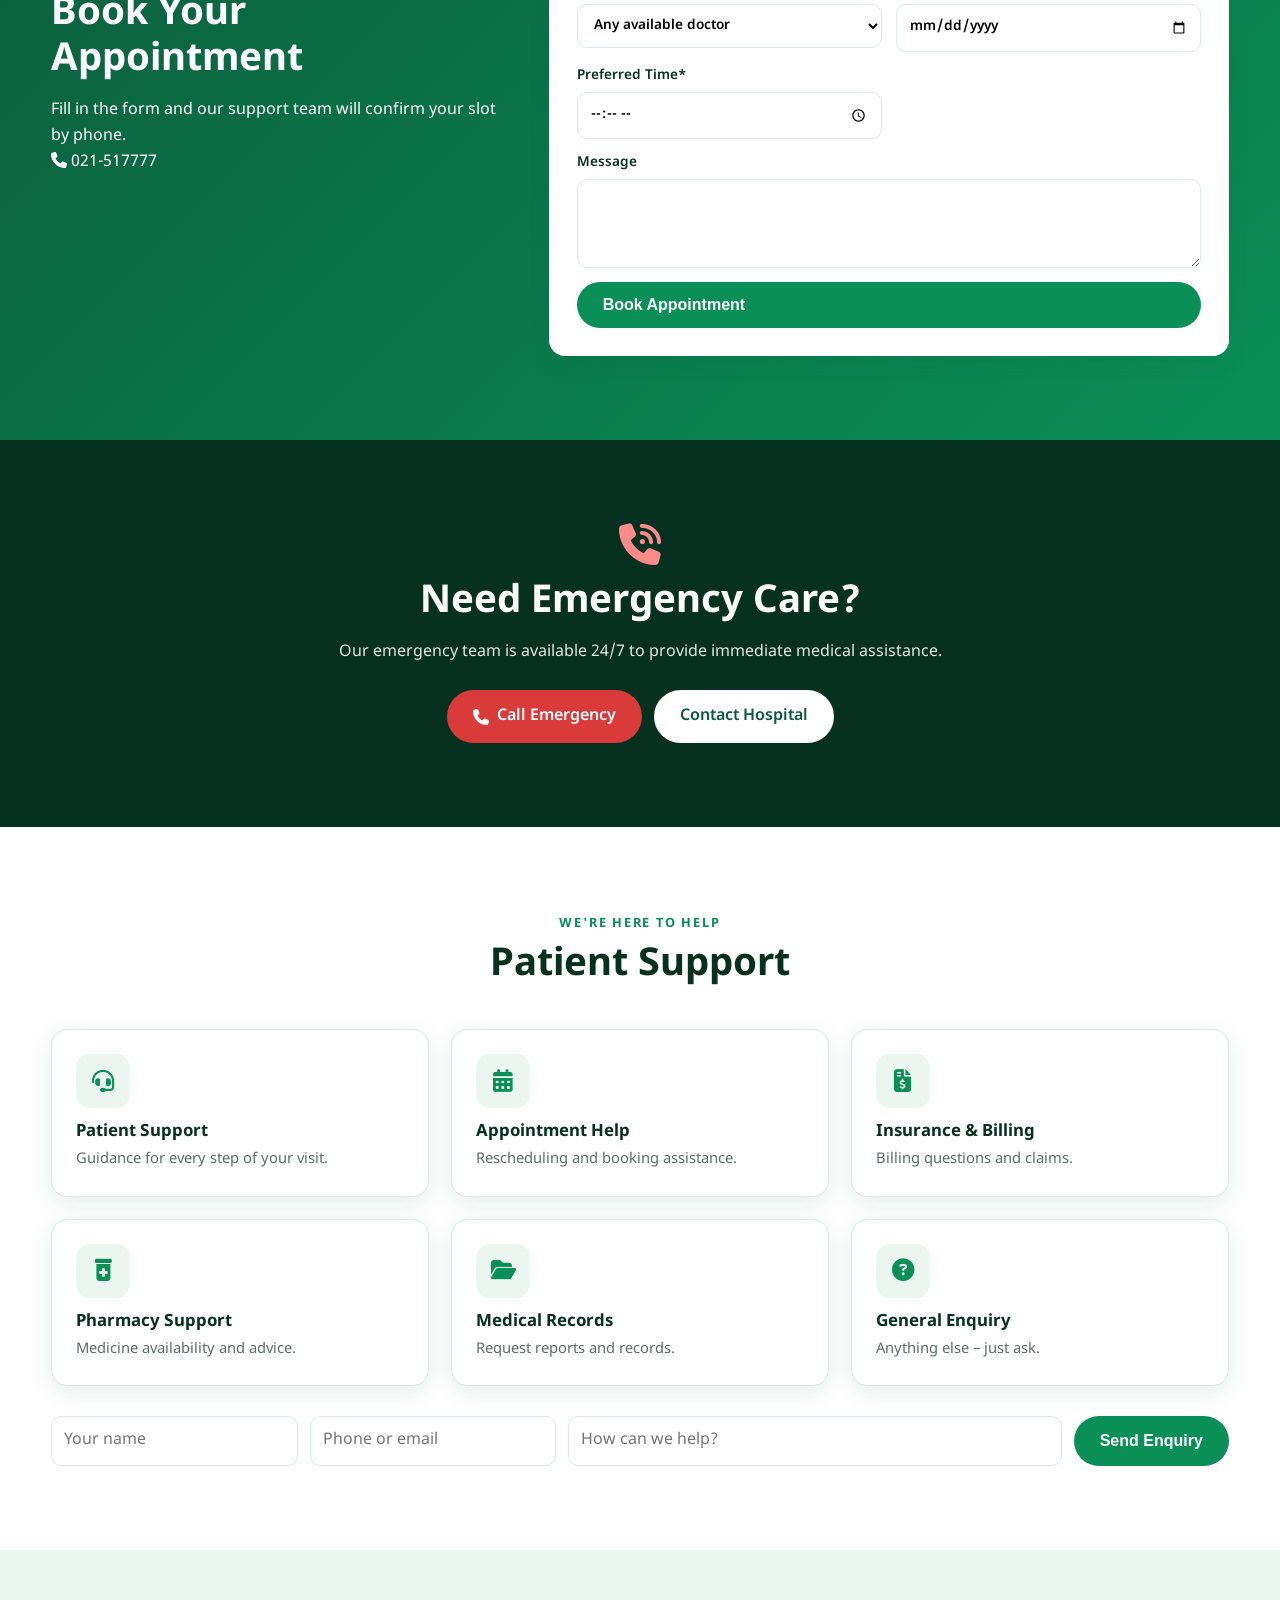
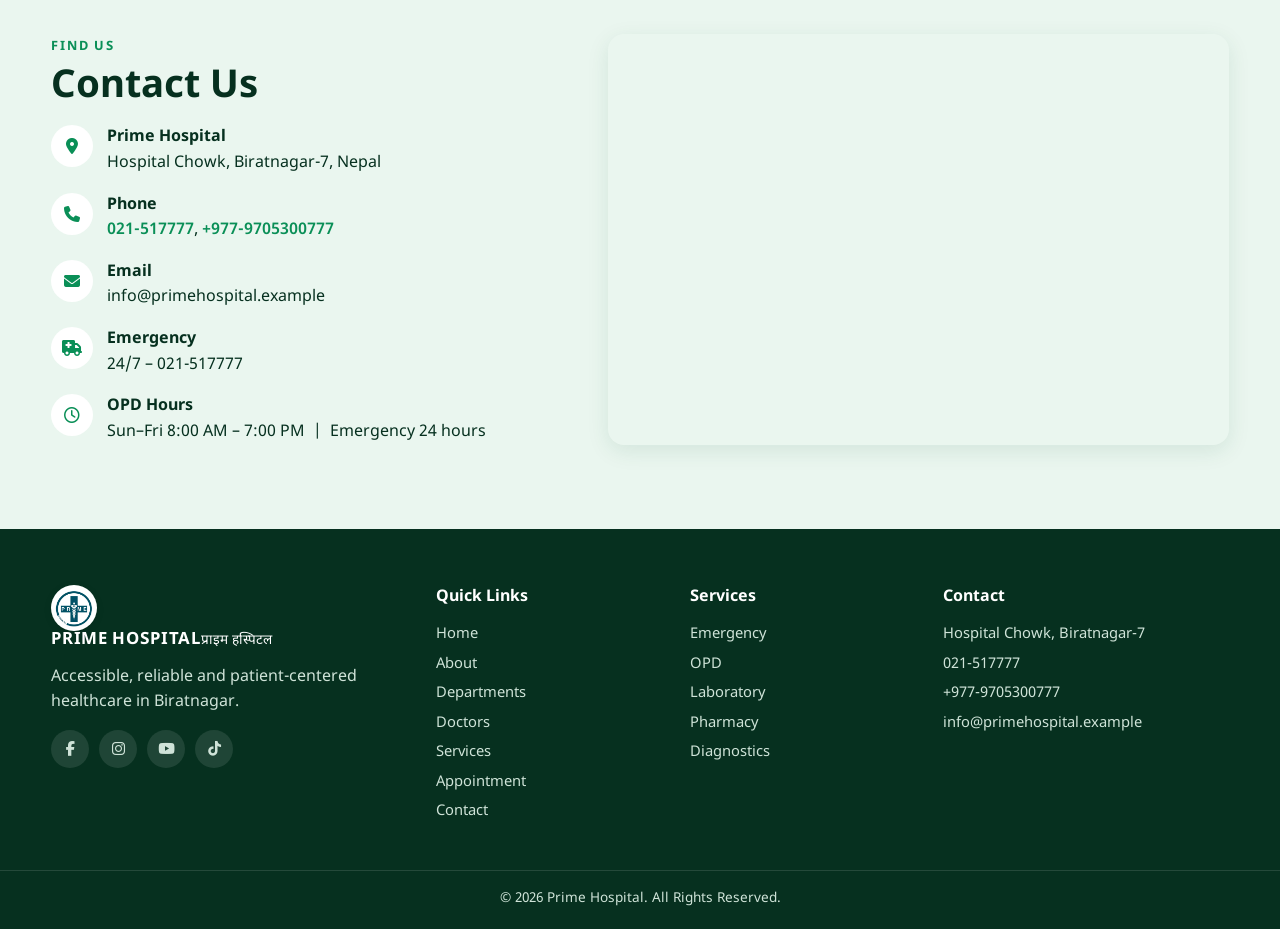
==== commit 55aba958: "add input autocomplete attributes across booking form" ====
--- a/index.html
+++ b/index.html
@@ -12,7 +12,14 @@
 <link rel="icon" type="image/jpeg" href="logo.jpg">
 <link rel="manifest" href="manifest.json">
 <meta name="theme-color" content="#0a8f57">
+<meta property="og:type" content="website">
+<meta property="og:title" content="Prime Hospital | Biratnagar">
+<meta property="og:description" content="Trusted 24/7 emergency, OPD, diagnostic and inpatient care at Hospital Chowk, Biratnagar-7, Nepal.">
 <meta property="og:image" content="team.jpg">
+<meta name="twitter:card" content="summary_large_image">
+<meta name="twitter:title" content="Prime Hospital | Biratnagar">
+<meta name="twitter:description" content="Trusted 24/7 emergency, OPD, diagnostic and inpatient care at Hospital Chowk, Biratnagar-7, Nepal.">
+<meta name="twitter:image" content="team.jpg">
 <link rel="stylesheet" href="style.css">
 </head>
 <body>
@@ -90,9 +97,9 @@
 <section class="section appt" id="appointment"><div class="container appt-in">
   <div class="reveal"><span class="eyebrow light">Easy booking</span><h2>Book Your Appointment</h2><p>Fill in the form and our support team will confirm your slot by phone.</p><p><i class="fa-solid fa-phone"></i> 021-517777</p></div>
   <form id="apptForm" class="form reveal" novalidate>
-    <label>Patient Name*<input name="name" required></label>
-    <label>Phone Number*<input name="phone" type="tel" required pattern="[0-9+\- ]{7,15}"></label>
-    <label>Email<input name="email" type="email"></label>
+    <label>Patient Name*<input name="name" autocomplete="name" required></label>
+    <label>Phone Number*<input name="phone" type="tel" autocomplete="tel" required pattern="[0-9+\- ]{7,15}"></label>
+    <label>Email<input name="email" type="email" autocomplete="email"></label>
     <label>Department*<select name="dept" id="fDept" required><option value="">Select department</option></select></label>
     <label>Doctor<select name="doctor" id="fDoc"><option value="">Any available doctor</option></select></label>
     <label>Preferred Date*<input name="date" type="date" id="fDate" required></label>
--- a/style.css
+++ b/style.css
@@ -8,13 +8,15 @@
 h1,h2,h3{line-height:1.2}h2{font-size:clamp(1.7rem,3vw,2.4rem);margin-bottom:14px}
 .eyebrow{display:inline-block;color:var(--g);font-weight:700;font-size:.8rem;letter-spacing:.14em;text-transform:uppercase;margin-bottom:8px}.eyebrow.light{color:#b8f0d3}
 .head{text-align:center;margin-bottom:40px}
-.btn{display:inline-flex;align-items:center;gap:8px;padding:12px 24px;border-radius:999px;font-weight:600;border:2px solid transparent;cursor:pointer;font-size:1rem;transition:.25s}
+.btn{display:inline-flex;align-items:center;gap:8px;padding:12px 24px;border-radius:999px;font-weight:600;border:2px solid transparent;cursor:pointer;font-size:1rem;transition:all .25s ease;text-decoration:none}
+.btn:focus-visible{outline:2px solid var(--g);outline-offset:2px}
+.btn:active{transform:scale(.98)}
 .btn-primary{background:var(--g);color:#fff}.btn-primary:hover{background:var(--gd);transform:translateY(-2px)}
 .btn-light{background:#fff;color:var(--gd)}.btn-light:hover{background:var(--gl)}
-.btn-danger{background:var(--red);color:#fff}
+.btn-danger{background:var(--red);color:#fff}.btn-danger:hover{filter:brightness(.95)}
 .btns{display:flex;gap:12px;flex-wrap:wrap}.btns.center{justify-content:center}
-.nav{position:sticky;top:0;z-index:50;background:#fff;transition:.3s;padding:12px 0}
-.nav.scrolled{padding:5px 0;box-shadow:0 4px 18px rgba(0,0,0,.1)}
+.nav{position:sticky;top:0;z-index:50;background:rgba(255,255,255,.98);backdrop-filter:blur(10px);-webkit-backdrop-filter:blur(10px);transition:padding .3s ease,box-shadow .3s ease;padding:12px 0}
+.nav.scrolled{padding:7px 0;box-shadow:0 4px 20px rgba(0,0,0,.08)}
 .nav-in{display:flex;align-items:center;gap:16px;justify-content:space-between}
 .brand{display:flex;align-items:center;gap:10px}.brand img{width:46px;height:46px;object-fit:contain;border-radius:50%;background:#fff;padding:2px;box-shadow:0 2px 8px rgba(0,0,0,.08);transition:.3s}.nav.scrolled .brand img{width:38px;height:38px}
 .brand span{display:flex;flex-direction:column;line-height:1.15}.brand b{color:var(--g);font-size:1.05rem;letter-spacing:.04em}.brand small{color:var(--gd);font-size:.85rem}
@@ -28,14 +30,16 @@
 @keyframes kb{from{transform:scale(1)}to{transform:scale(1.1)}}
 .hero-overlay{position:absolute;inset:0;background:linear-gradient(90deg,rgba(4,40,26,.88),rgba(4,40,26,.5) 60%,rgba(4,40,26,.25))}
 .hero-in{position:relative;height:100%;display:flex;align-items:center;justify-content:space-between;gap:30px}
-.hero-text{max-width:620px}.hero h1{font-size:clamp(2.1rem,5vw,3.7rem);margin:14px 0}.hero p{font-size:1.1rem;margin-bottom:26px;opacity:.95}
+.hero-text{max-width:620px}.hero h1{font-size:clamp(2.1rem,5vw,3.7rem);line-height:1.15;letter-spacing:-.02em;margin:14px 0}.hero p{font-size:1.1rem;line-height:1.65;margin-bottom:26px;opacity:.95}
 .chip{background:rgba(255,255,255,.16);padding:6px 14px;border-radius:999px;font-size:.85rem}
 .em-card{background:#fff;color:var(--gx);padding:16px 22px;border-radius:var(--r);display:flex;gap:14px;align-items:center;box-shadow:var(--sh);align-self:flex-end;margin-bottom:60px}
 .em-card i{font-size:1.6rem;color:var(--red)}.em-card b,.em-card span{display:block}.em-card span{color:var(--gray);font-size:.9rem}
 .arrow{position:absolute;top:50%;transform:translateY(-50%);width:46px;height:46px;border-radius:50%;border:0;background:rgba(255,255,255,.2);color:#fff;cursor:pointer;backdrop-filter:blur(4px);transition:.2s}
 .arrow:hover{background:var(--g)}.prev{left:16px}.next{right:16px}
-.dots{position:absolute;bottom:22px;left:50%;transform:translateX(-50%);display:flex;gap:8px}
-.dots button{width:10px;height:10px;border-radius:99px;border:0;background:rgba(255,255,255,.5);cursor:pointer;transition:.3s}.dots button.on{width:28px;background:#fff}
+.dots{position:absolute;bottom:22px;left:50%;transform:translateX(-50%);display:flex;gap:8px;z-index:10}
+.dots button{width:10px;height:10px;border-radius:99px;border:0;background:rgba(255,255,255,.5);cursor:pointer;transition:all .3s ease}
+.dots button:hover{background:rgba(255,255,255,.85)}
+.dots button.on{width:28px;background:#fff}
 .quick{margin-top:-46px;position:relative;z-index:5;display:grid;grid-template-columns:repeat(5,1fr);gap:16px}
 .grid{display:grid;gap:22px}.g5{grid-template-columns:repeat(auto-fill,minmax(210px,1fr))}.g4{grid-template-columns:repeat(4,1fr)}.g3{grid-template-columns:repeat(3,1fr)}
 .card{background:#fff;border:1px solid var(--line);border-radius:var(--r);padding:24px;box-shadow:var(--sh);transition:.3s;display:block}
@@ -47,19 +51,20 @@
 .doc .row{display:flex;gap:8px;justify-content:center;margin-top:14px;flex-wrap:wrap}.doc .btn{padding:8px 14px;font-size:.85rem}
 .btn-out{border-color:var(--g);color:var(--g);background:#fff}
 .about{display:grid;grid-template-columns:1fr 1fr;gap:50px;align-items:center}
-.about>img{border-radius:var(--r);box-shadow:var(--sh);width:100%;aspect-ratio:4/3;object-fit:cover}.about p{color:var(--gray);margin-bottom:14px}
+.about>img{border-radius:var(--r);box-shadow:var(--sh);border:1px solid var(--line);width:100%;aspect-ratio:4/3;object-fit:cover;transition:transform .3s ease}
+.about p{color:var(--gray);margin-bottom:14px}
 .stats{display:grid;grid-template-columns:repeat(4,1fr);gap:12px;margin-top:28px}
 .stats div{background:var(--gl);padding:14px 8px;border-radius:12px;text-align:center}.stats b{display:block;font-size:1.6rem;color:var(--g)}.stats span{font-size:.78rem;color:var(--gray)}
 .appt{background:linear-gradient(135deg,var(--gd),var(--g));color:#fff}
 .appt-in{display:grid;grid-template-columns:1fr 1.5fr;gap:44px;align-items:center}
 .form{background:#fff;color:var(--gx);padding:28px;border-radius:var(--r);display:grid;grid-template-columns:1fr 1fr;gap:14px;box-shadow:var(--sh)}
 .form label{display:flex;flex-direction:column;font-size:.85rem;font-weight:600;gap:4px}.full{grid-column:1/-1}
-input,select,textarea{font:inherit;padding:11px 12px;border:1.5px solid var(--line);border-radius:10px;width:100%;background:#fff}
-input:focus,select:focus,textarea:focus{outline:2px solid var(--g);border-color:var(--g)}
-.invalid{border-color:var(--red)!important}
-.emerg{background:var(--gx);color:#fff;text-align:center}.emerg p{margin-bottom:24px;opacity:.9}
+input,select,textarea{font:inherit;padding:11px 12px;border:1.5px solid var(--line);border-radius:10px;width:100%;background:#fff;transition:border-color .2s ease,box-shadow .2s ease}
+input:focus,select:focus,textarea:focus{outline:none;border-color:var(--g);box-shadow:0 0 0 3px rgba(10,143,87,.15)}
+.invalid{border-color:var(--red)!important;box-shadow:0 0 0 3px rgba(217,58,58,.15)!important}
+.emerg{background:var(--gx);color:#fff;text-align:center;position:relative;overflow:hidden}.emerg p{margin-bottom:24px;opacity:.9}
 .big{font-size:2.6rem;color:#ff8a8a;margin-bottom:14px}
-.pulse{animation:pulse 2s infinite}@keyframes pulse{0%{transform:scale(1)}50%{transform:scale(1.12)}100%{transform:scale(1)}}
+.pulse{animation:pulse 2.2s cubic-bezier(.4,0,.6,1) infinite}@keyframes pulse{0%,100%{transform:scale(1);opacity:1}50%{transform:scale(1.14);opacity:.85}}
 .sup-form{display:grid;grid-template-columns:1fr 1fr 2fr auto;gap:12px;margin-top:30px}
 .contact{display:grid;grid-template-columns:1fr 1.2fr;gap:40px}
 .clist{list-style:none;display:grid;gap:16px;margin-top:14px}.clist li{display:flex;gap:14px}.clist i{width:42px;height:42px;flex:none;border-radius:50%;background:#fff;color:var(--g);display:grid;place-items:center}.clist a{color:var(--g);font-weight:600}
@@ -73,14 +78,14 @@
 @keyframes pop{from{transform:scale(.85);opacity:0}}
 .totop{position:fixed;right:18px;bottom:18px;width:46px;height:46px;border-radius:50%;border:0;background:var(--g);color:#fff;cursor:pointer;box-shadow:var(--sh);opacity:0;pointer-events:none;transition:.3s;z-index:40}.totop.show{opacity:1;pointer-events:auto}
 .reveal{opacity:0;transform:translateY(28px);transition:.7s ease}.reveal.in{opacity:1;transform:none}
-@media(max-width:1100px){#menu a{padding:8px 6px;font-size:.85rem}.nav-cta{display:none}.g4{grid-template-columns:repeat(2,1fr)}.quick{grid-template-columns:repeat(3,1fr)}}
+@media(max-width:1100px){#menu a{padding:8px 6px;font-size:.85rem}.nav-cta{display:none}.g4{grid-template-columns:repeat(2,1fr)}.quick{grid-template-columns:repeat(3,1fr);gap:14px}}
 @media(max-width:900px){
  .burger{display:block}
- #menu{position:fixed;top:0;right:-290px;width:270px;height:100vh;background:#fff;flex-direction:column;padding:80px 18px;gap:4px;box-shadow:-8px 0 30px rgba(0,0,0,.2);transition:right .3s;z-index:60}
+ #menu{position:fixed;top:0;right:-290px;width:270px;height:100vh;background:#fff;flex-direction:column;padding:80px 18px;gap:4px;box-shadow:-8px 0 30px rgba(0,0,0,.2);transition:right .3s ease;z-index:60}
  #menu.open{right:0}#menu a{font-size:1rem;padding:12px}
  .about,.appt-in,.contact{grid-template-columns:1fr}.g3{grid-template-columns:1fr 1fr}.fgrid{grid-template-columns:1fr 1fr}
  .em-card{display:none}.sup-form{grid-template-columns:1fr 1fr}.section{padding:60px 0}
- .slider-m{display:flex;overflow-x:auto;scroll-snap-type:x mandatory;padding-bottom:12px}.slider-m .card{flex:0 0 250px;scroll-snap-align:start}
+ .slider-m{display:flex;overflow-x:auto;scroll-snap-type:x mandatory;padding-bottom:12px;-webkit-overflow-scrolling:touch}.slider-m .card{flex:0 0 250px;scroll-snap-align:start}
 }
 @media(max-width:600px){.quick{grid-template-columns:1fr 1fr}.quick a:last-child{grid-column:1/-1}.g3,.form,.sup-form,.fgrid{grid-template-columns:1fr}.stats{grid-template-columns:1fr 1fr}.arrow{display:none}.brand small{font-size:.75rem}.hero{min-height:480px}.btn{width:100%;justify-content:center}}
 @media(prefers-reduced-motion:reduce){*,*::before,*::after{animation:none!important;transition:none!important;scroll-behavior:auto!important}.reveal{opacity:1;transform:none}}
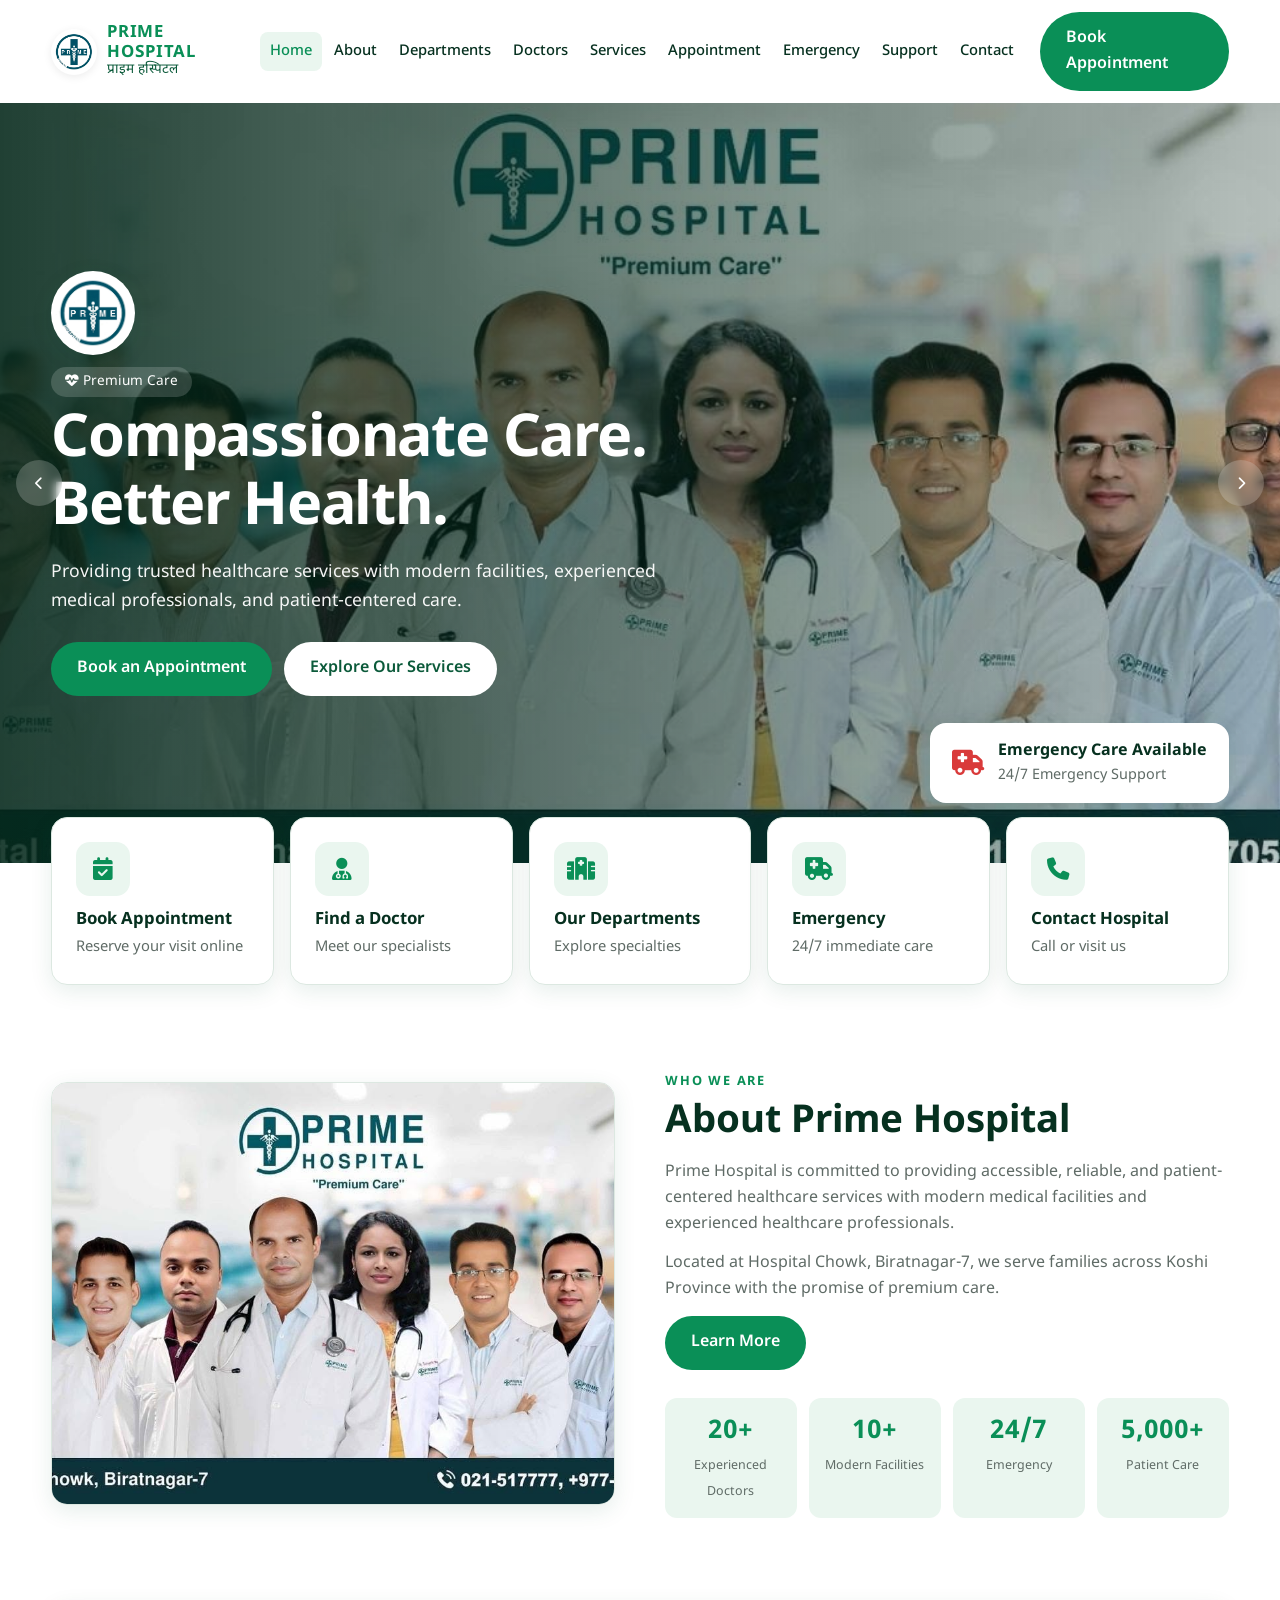
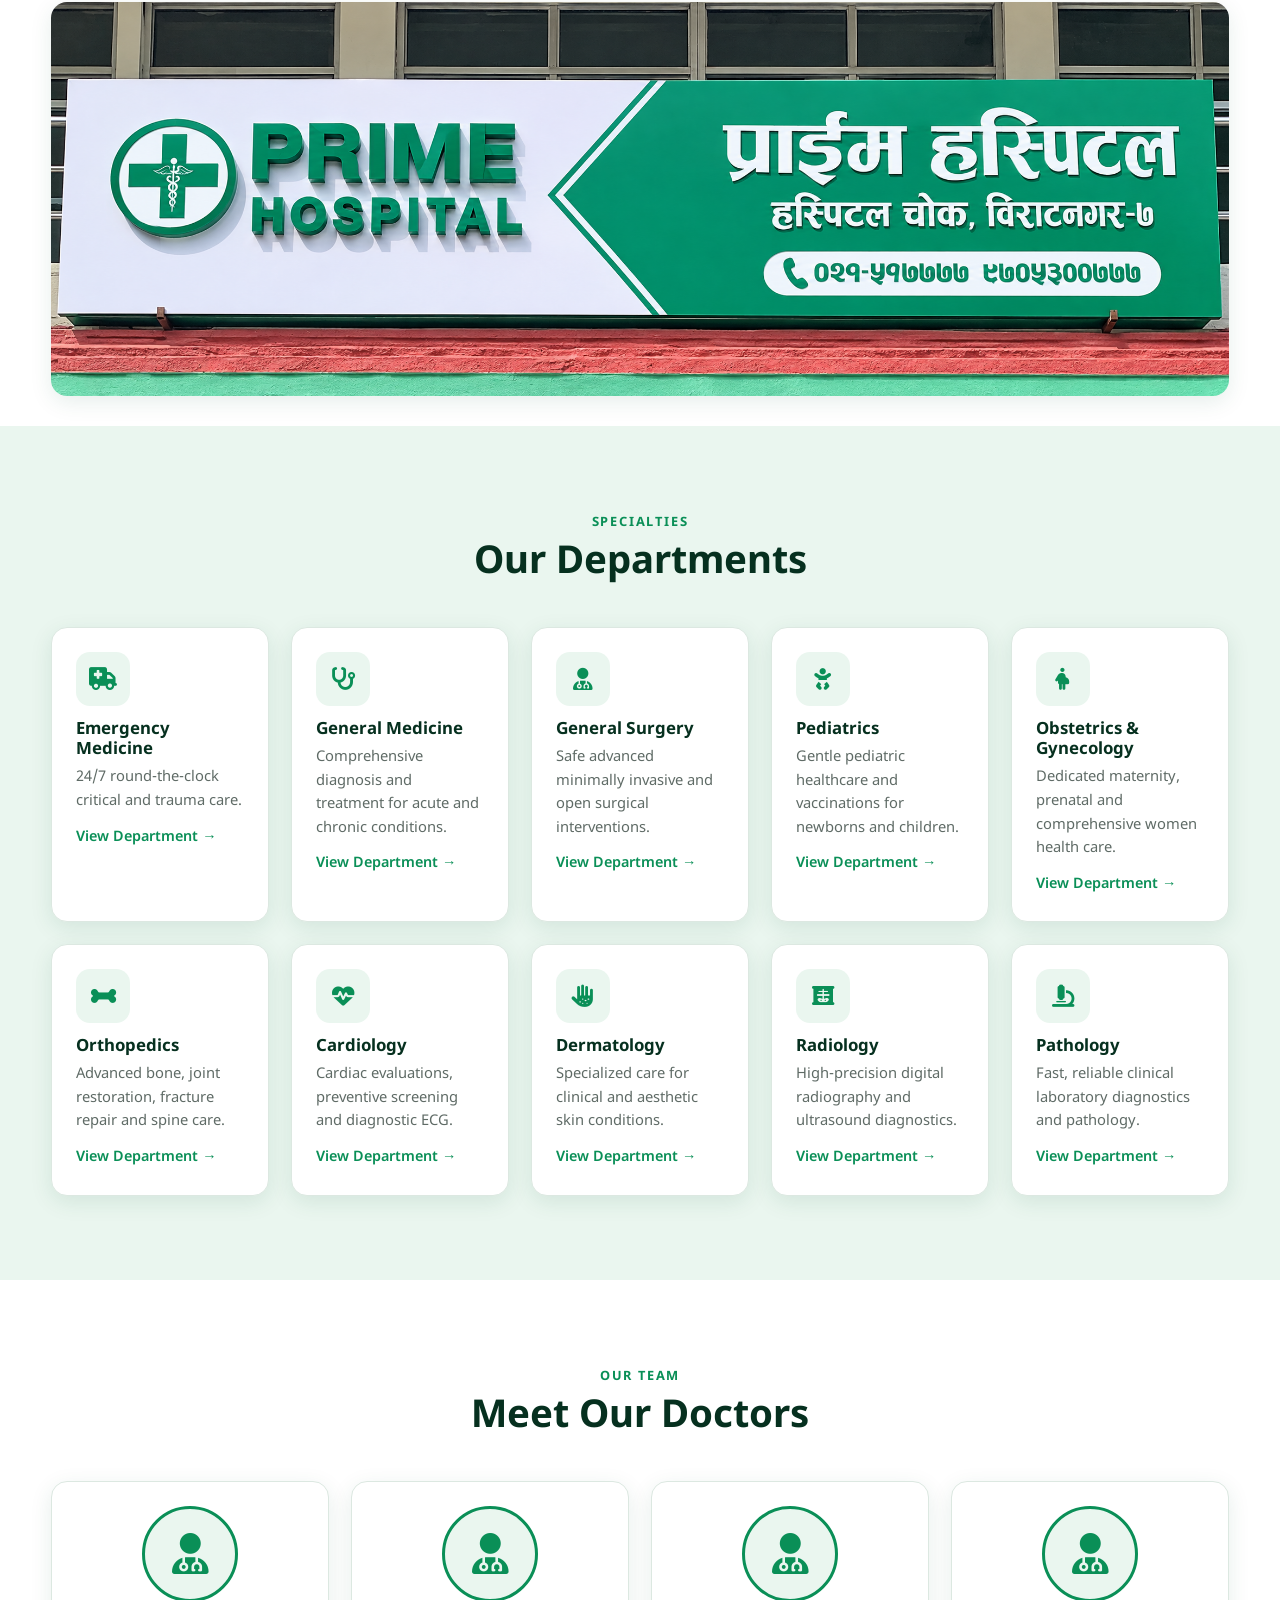
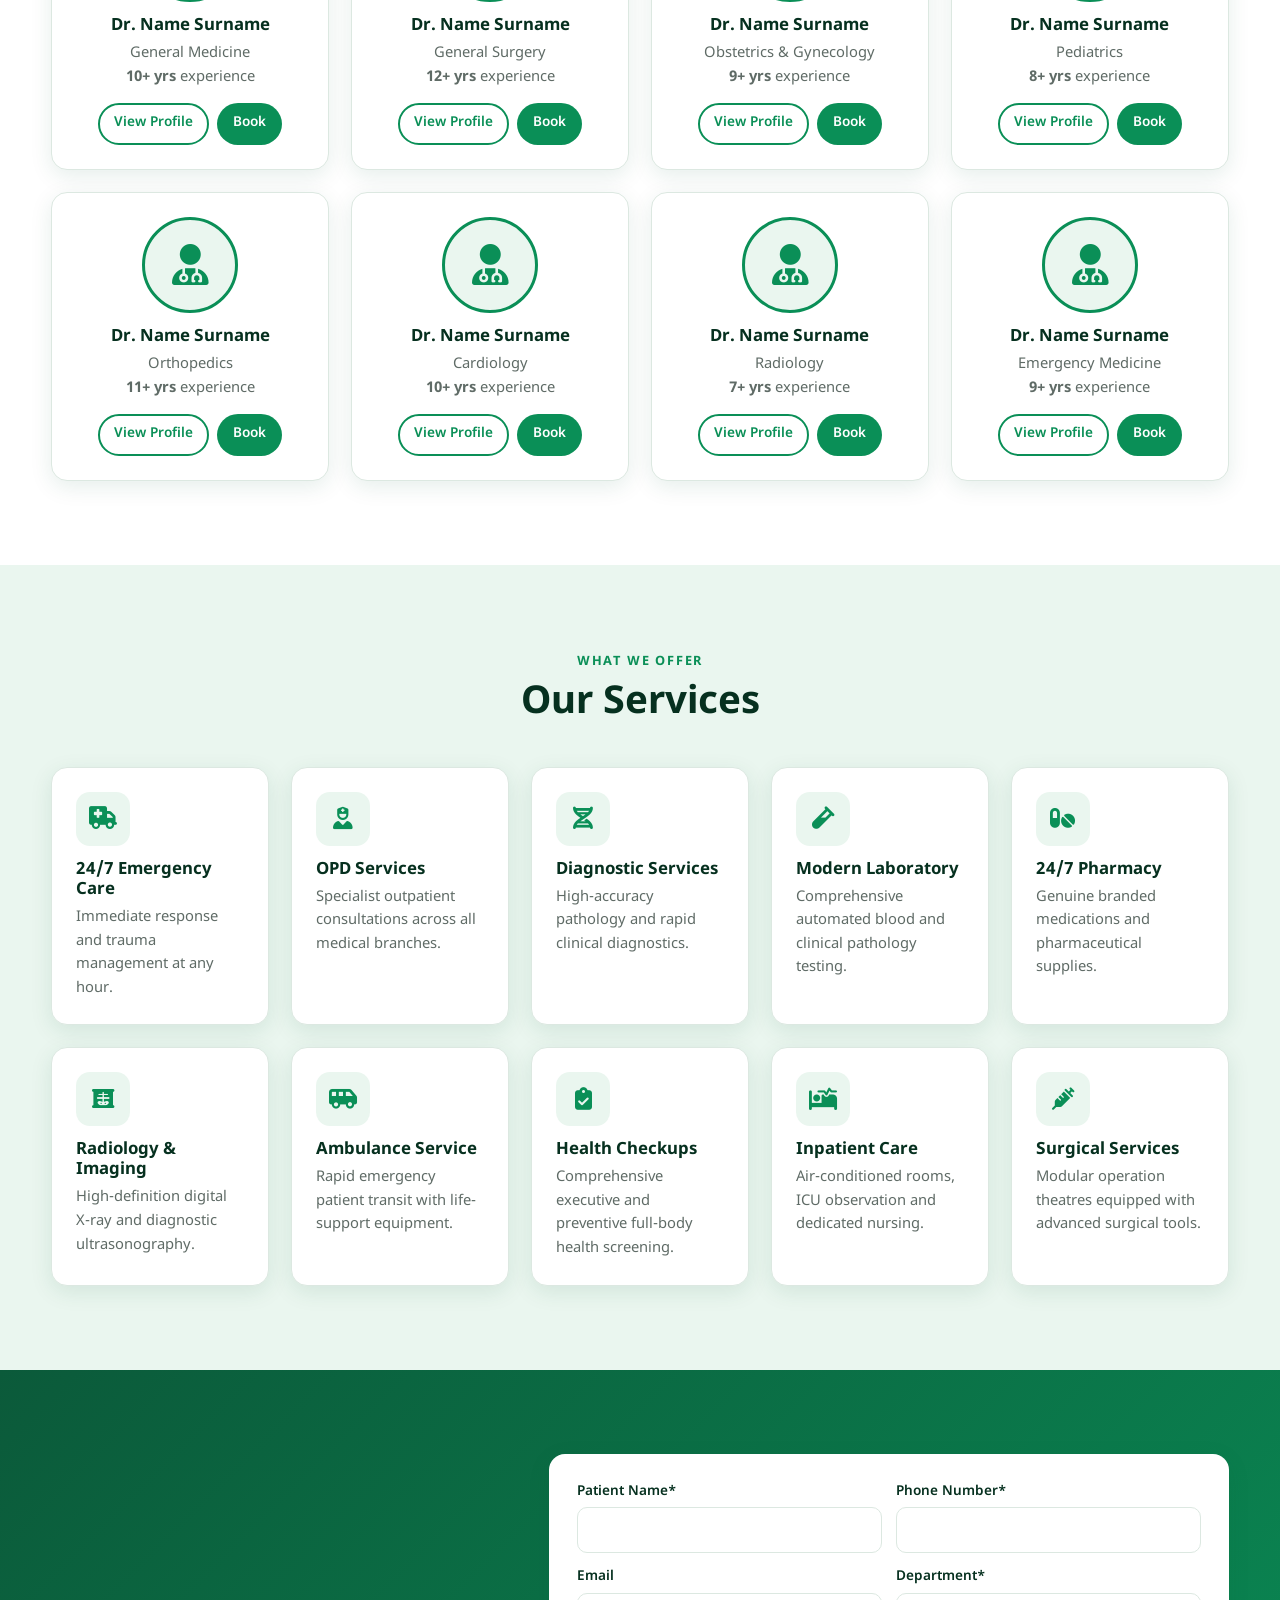
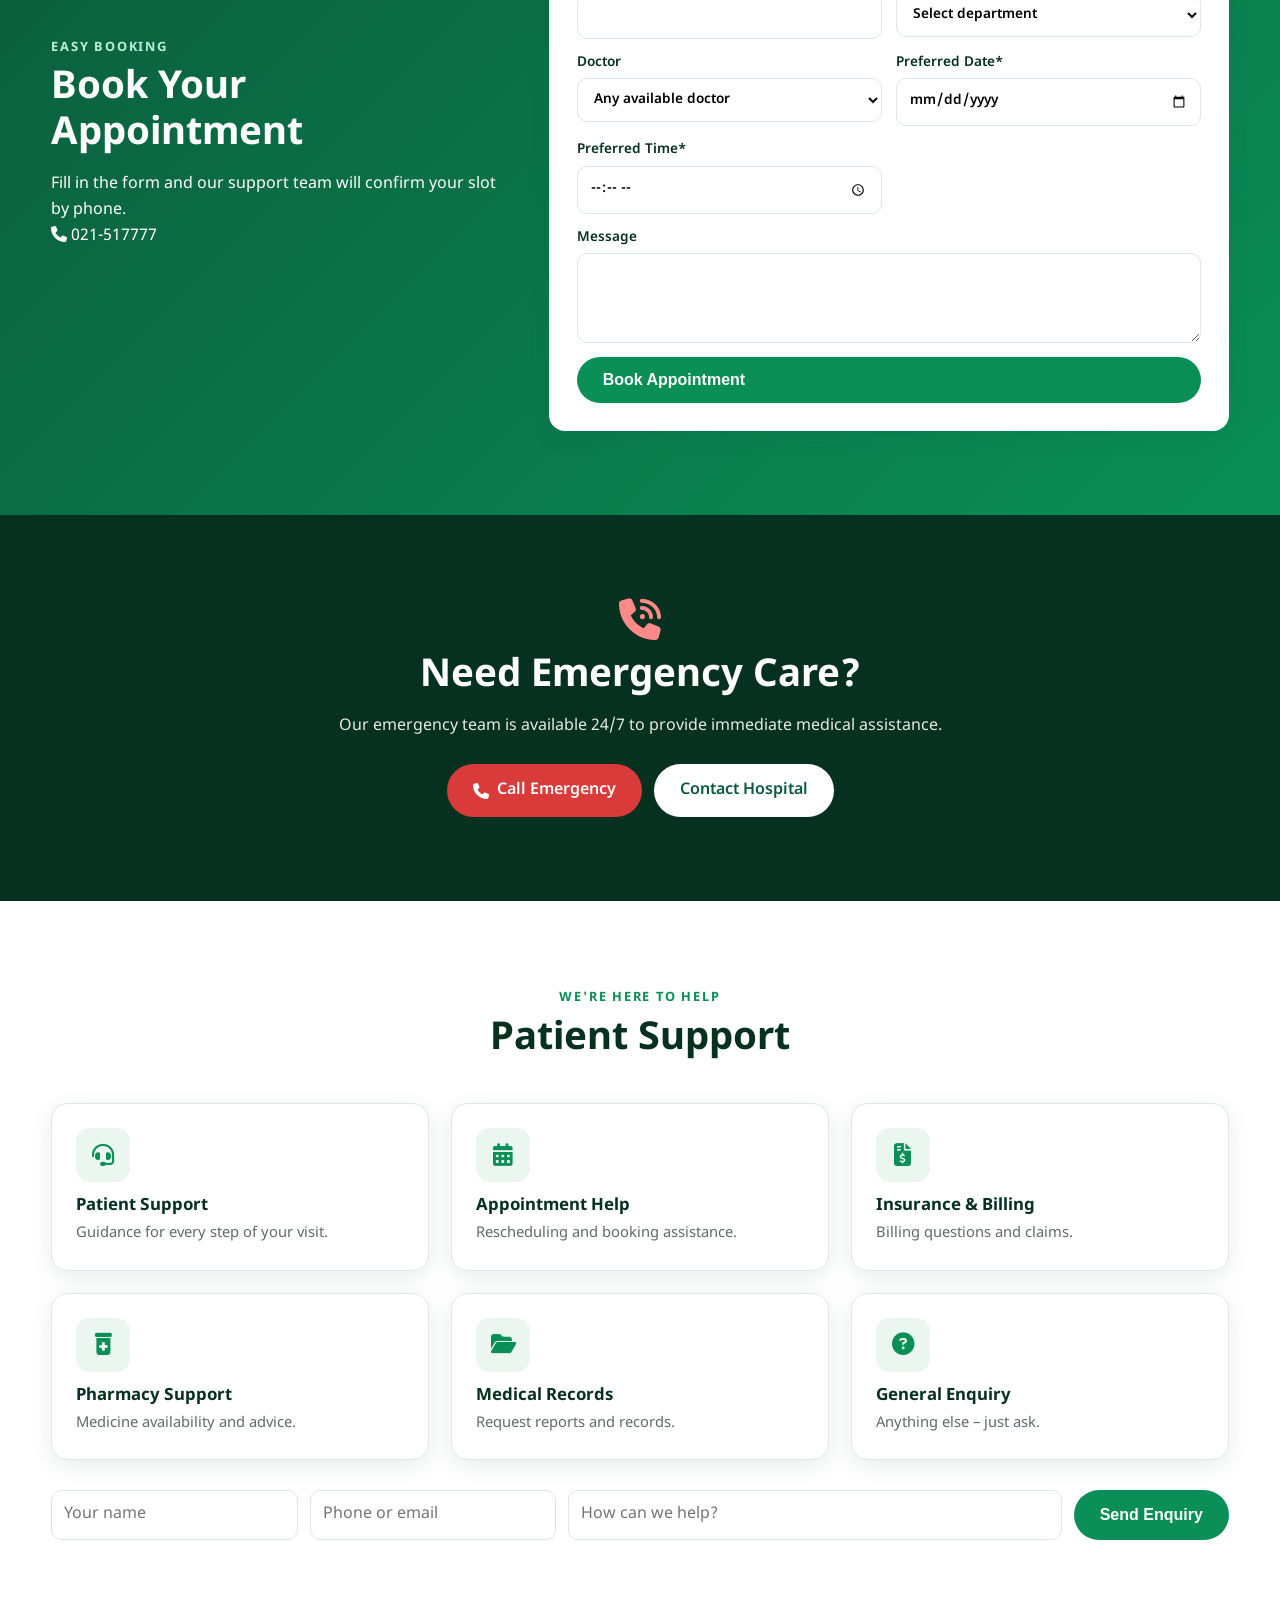
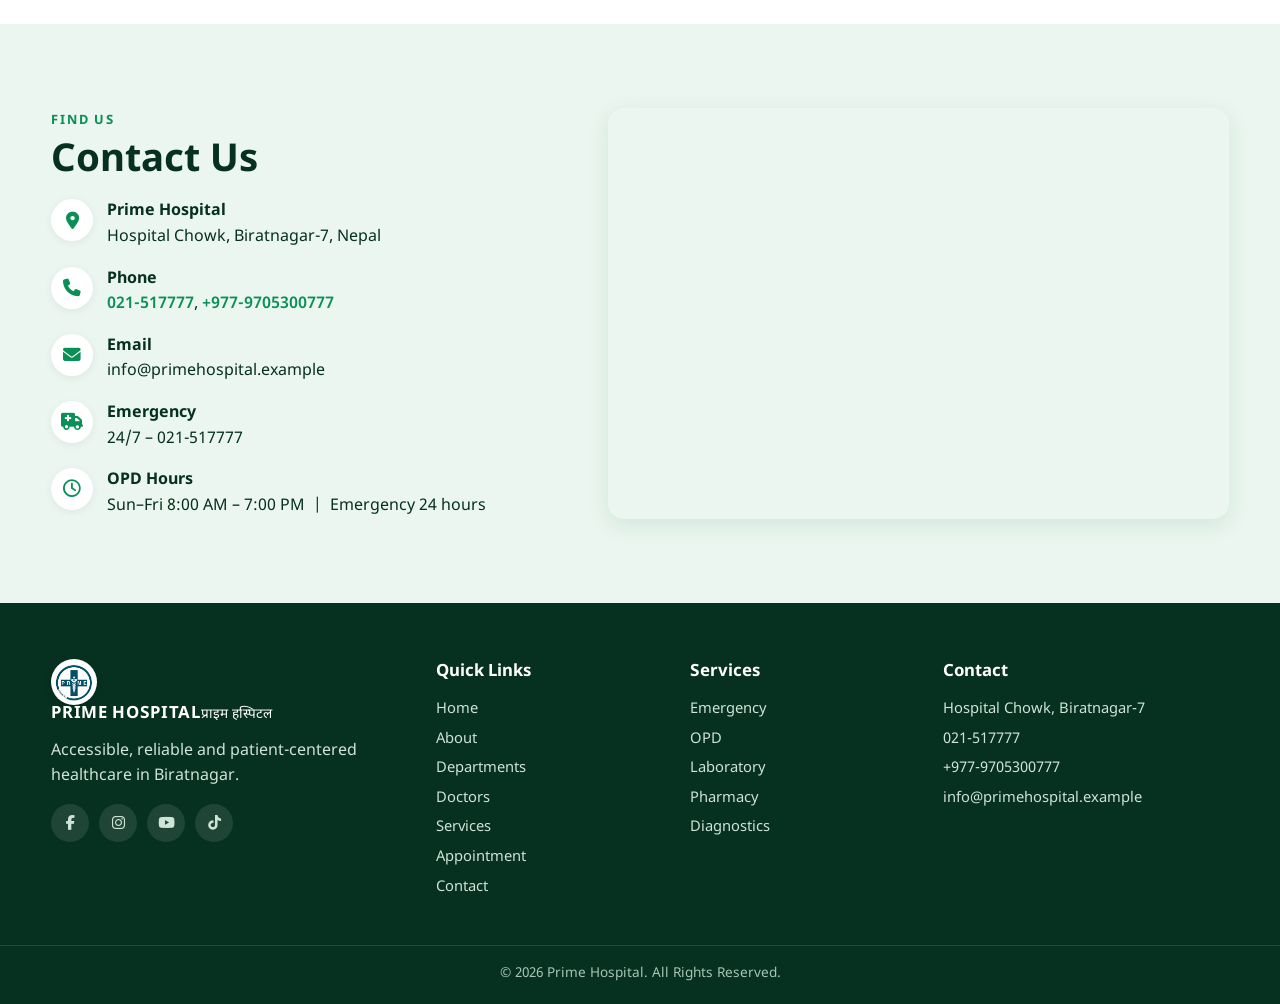
==== commit 0aa91355: "add security rel attributes to external map iframe" ====
--- a/index.html
+++ b/index.html
@@ -137,7 +137,7 @@
     </ul>
   </div>
   <div class="map reveal">
-    <iframe title="Prime Hospital location" loading="lazy" src="https://www.google.com/maps?q=Prime+Hospital+Hospital+Chowk+Biratnagar&output=embed"></iframe>
+    <iframe title="Prime Hospital Biratnagar Location Map" loading="lazy" referrerpolicy="no-referrer-when-downgrade" src="https://www.google.com/maps?q=Prime+Hospital+Hospital+Chowk+Biratnagar&output=embed"></iframe>
   </div>
 </div></section>
 
--- a/style.css
+++ b/style.css
@@ -1,4 +1,14 @@
-:root{--g:#0a8f57;--gd:#0b5a3a;--gx:#06301f;--gl:#eaf6ef;--gray:#5f6b66;--line:#dce8e1;--red:#d93a3a;--r:16px;--sh:0 6px 22px rgba(10,90,58,.10)}
+:root{
+  --g:#0a8f57;
+  --gd:#0b5a3a;
+  --gx:#06301f;
+  --gl:#eaf6ef;
+  --gray:#5f6b66;
+  --line:#dce8e1;
+  --red:#d93a3a;
+  --r:16px;
+  --sh:0 6px 22px rgba(10,90,58,.10);
+}
 *{box-sizing:border-box;margin:0;padding:0}
 html{scroll-behavior:smooth;scroll-padding-top:72px}
 body{font-family:'Plus Jakarta Sans','Noto Sans Devanagari',-apple-system,BlinkMacSystemFont,'Segoe UI',Roboto,Helvetica,Arial,sans-serif;color:var(--gx);line-height:1.6;overflow-x:hidden;background:#fff}
@@ -67,16 +77,27 @@
 .pulse{animation:pulse 2.2s cubic-bezier(.4,0,.6,1) infinite}@keyframes pulse{0%,100%{transform:scale(1);opacity:1}50%{transform:scale(1.14);opacity:.85}}
 .sup-form{display:grid;grid-template-columns:1fr 1fr 2fr auto;gap:12px;margin-top:30px}
 .contact{display:grid;grid-template-columns:1fr 1.2fr;gap:40px}
-.clist{list-style:none;display:grid;gap:16px;margin-top:14px}.clist li{display:flex;gap:14px}.clist i{width:42px;height:42px;flex:none;border-radius:50%;background:#fff;color:var(--g);display:grid;place-items:center}.clist a{color:var(--g);font-weight:600}
+.clist{list-style:none;display:grid;gap:16px;margin-top:14px}
+.clist li{display:flex;gap:14px;align-items:flex-start}
+.clist i{width:42px;height:42px;flex:none;border-radius:50%;background:#fff;color:var(--g);display:grid;place-items:center;box-shadow:0 2px 8px rgba(0,0,0,.06);font-size:1.1rem}
+.clist a{color:var(--g);font-weight:600;transition:color .2s ease}.clist a:hover{color:var(--gd)}
 .map{border-radius:var(--r);overflow:hidden;min-height:340px;box-shadow:var(--sh)}.map iframe{width:100%;height:100%;min-height:340px;border:0}
-.footer{background:var(--gx);color:#cfe3d8;padding-top:56px}.fgrid{display:grid;grid-template-columns:1.6fr 1fr 1fr 1.3fr;gap:34px}
-.footer h4{color:#fff;margin-bottom:12px}.footer a,.footer span{display:block;margin-bottom:6px;font-size:.92rem}.footer a:hover{color:#fff}
-.footer p{margin:14px 0}.social{display:flex;gap:10px}.social a{width:38px;height:38px;border-radius:50%;background:rgba(255,255,255,.1);display:grid;place-items:center;margin:0}.social a:hover{background:var(--g)}
-.copy{text-align:center;border-top:1px solid rgba(255,255,255,.12);margin-top:40px;padding:18px;font-size:.85rem}
+.footer{background:var(--gx);color:#cfe3d8;padding-top:56px}
+.fgrid{display:grid;grid-template-columns:1.6fr 1fr 1fr 1.3fr;gap:34px}
+.footer h4{color:#fff;margin-bottom:12px;font-size:1.05rem}
+.footer a,.footer span{display:block;margin-bottom:6px;font-size:.92rem;transition:color .2s ease}
+.footer a:hover{color:#fff}
+.footer p{margin:14px 0;line-height:1.6}
+.social{display:flex;gap:10px}
+.social a{width:38px;height:38px;border-radius:50%;background:rgba(255,255,255,.1);display:grid;place-items:center;margin:0;transition:background .25s ease,transform .25s ease}
+.social a:hover{background:var(--g);transform:translateY(-2px)}
+.copy{text-align:center;border-top:1px solid rgba(255,255,255,.12);margin-top:40px;padding:18px;font-size:.85rem;color:#a8c4b5}
 .modal{position:fixed;inset:0;background:rgba(0,0,0,.55);display:grid;place-items:center;z-index:100;padding:20px}.modal[hidden]{display:none}
 .modal-box{background:#fff;border-radius:var(--r);padding:34px;max-width:420px;text-align:center;animation:pop .3s}.modal-box i{font-size:3rem;color:var(--g)}.modal-box p{margin:10px 0 20px;color:var(--gray)}
 @keyframes pop{from{transform:scale(.85);opacity:0}}
-.totop{position:fixed;right:18px;bottom:18px;width:46px;height:46px;border-radius:50%;border:0;background:var(--g);color:#fff;cursor:pointer;box-shadow:var(--sh);opacity:0;pointer-events:none;transition:.3s;z-index:40}.totop.show{opacity:1;pointer-events:auto}
+.totop{position:fixed;right:20px;bottom:20px;width:48px;height:48px;border-radius:50%;border:0;background:var(--g);color:#fff;cursor:pointer;box-shadow:var(--sh);opacity:0;pointer-events:none;transform:translateY(10px);transition:opacity .3s ease,transform .3s ease,background .2s ease;z-index:40;display:grid;place-items:center;font-size:1.1rem}
+.totop:hover{background:var(--gd);transform:translateY(0) scale(1.05)}
+.totop.show{opacity:1;pointer-events:auto;transform:translateY(0)}
 .reveal{opacity:0;transform:translateY(28px);transition:.7s ease}.reveal.in{opacity:1;transform:none}
 @media(max-width:1100px){#menu a{padding:8px 6px;font-size:.85rem}.nav-cta{display:none}.g4{grid-template-columns:repeat(2,1fr)}.quick{grid-template-columns:repeat(3,1fr);gap:14px}}
 @media(max-width:900px){
@@ -92,3 +113,9 @@
 .hero-logo{width:84px;height:84px;object-fit:contain;background:#fff;border-radius:50%;padding:4px;margin-bottom:14px;box-shadow:var(--sh)}
 .signboard{padding-bottom:30px}.signboard img{width:100%;border-radius:var(--r);box-shadow:var(--sh)}
 .modal-logo{width:64px;height:64px;object-fit:contain;margin:0 auto 6px}
+@media print{
+ .nav,.hero-overlay,.arrow,.dots,#toTop,.burger{display:none!important}
+ body{color:#000;background:#fff}
+ .section{padding:20px 0}
+ .card{box-shadow:none;border:1px solid #ccc}
+}
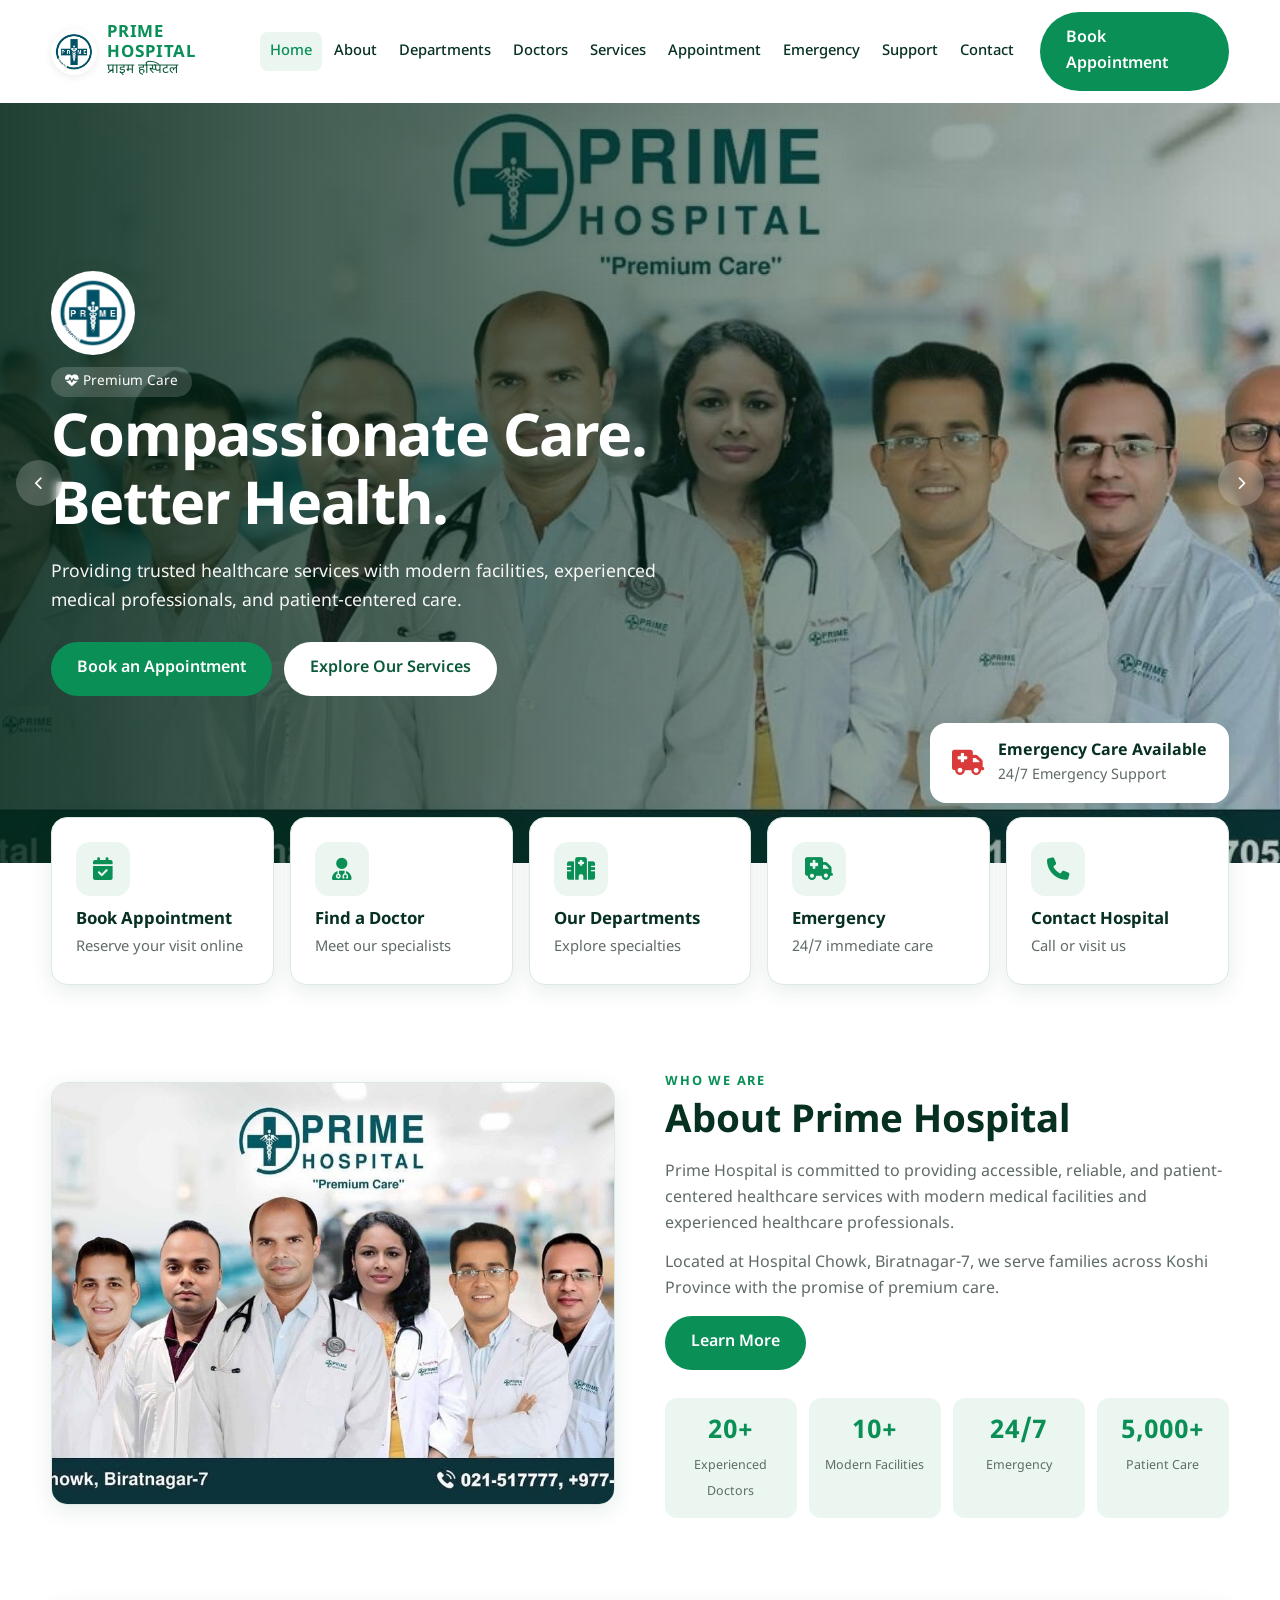
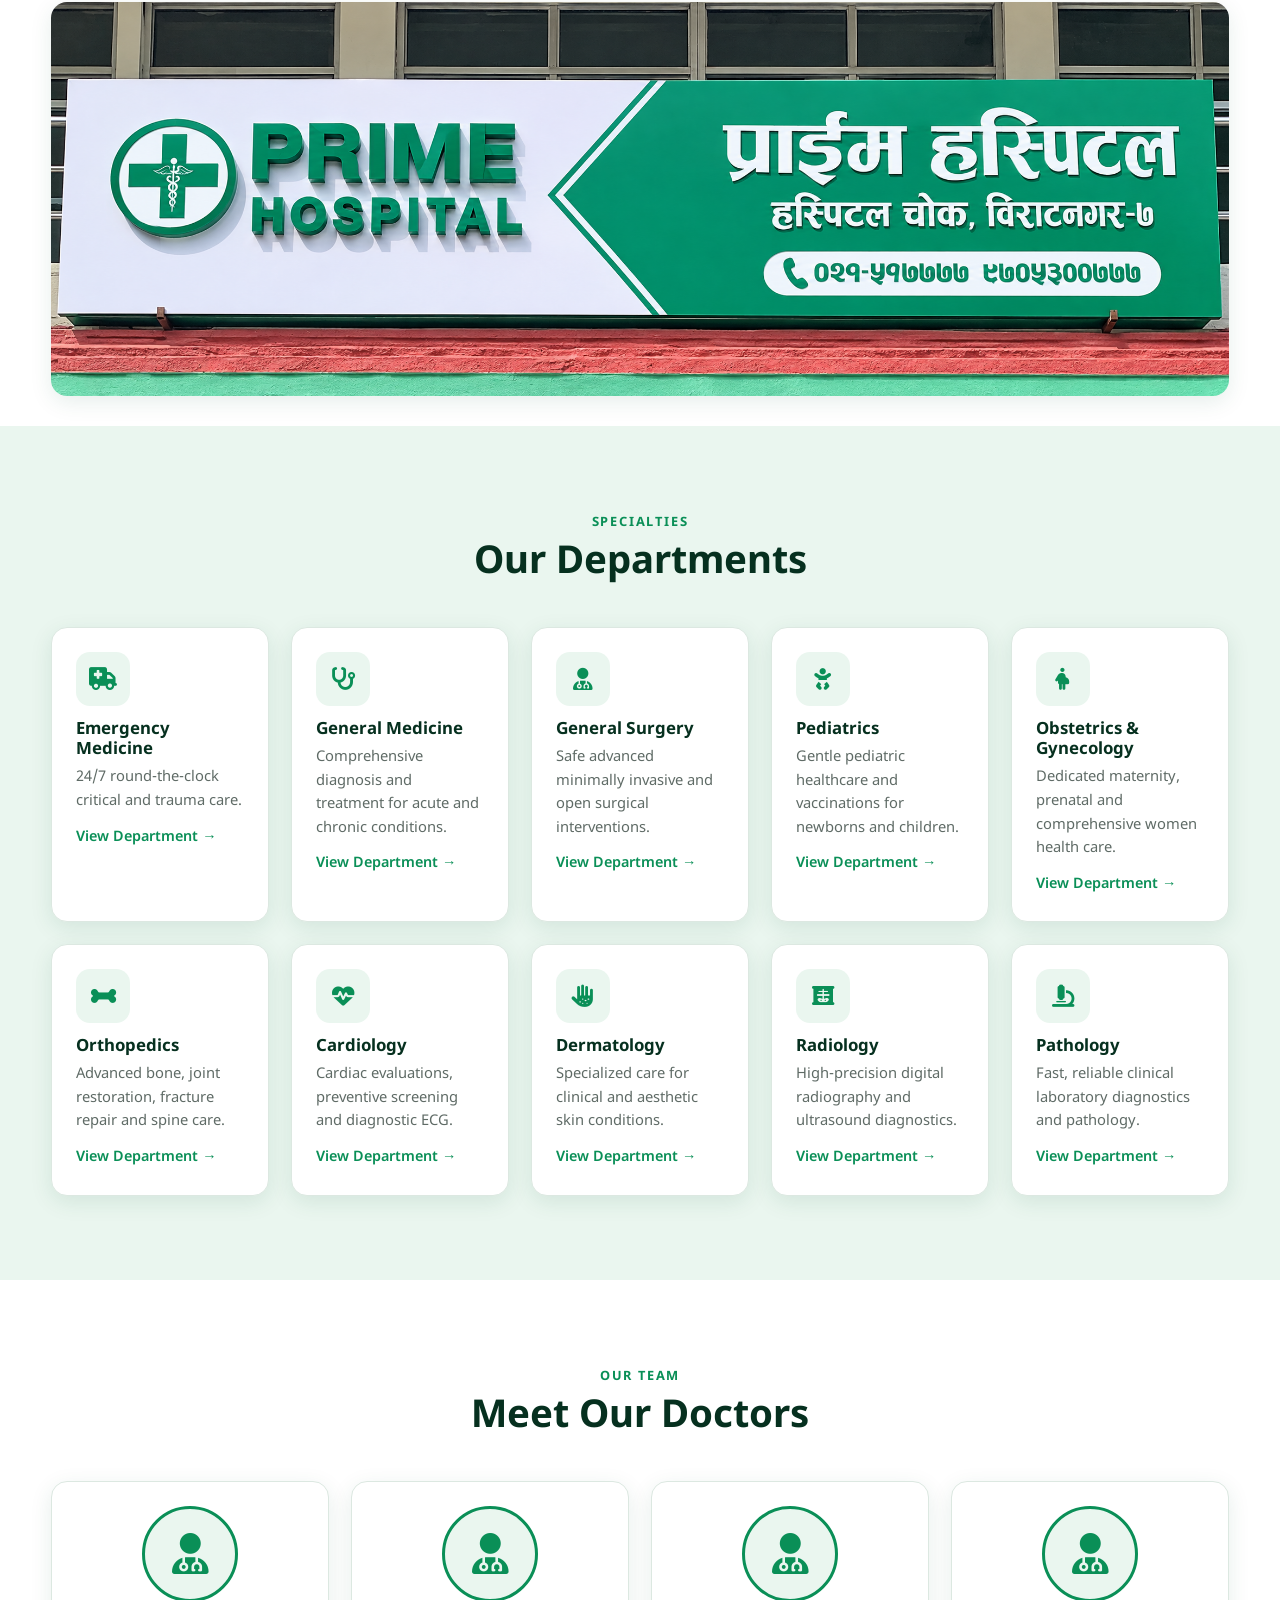
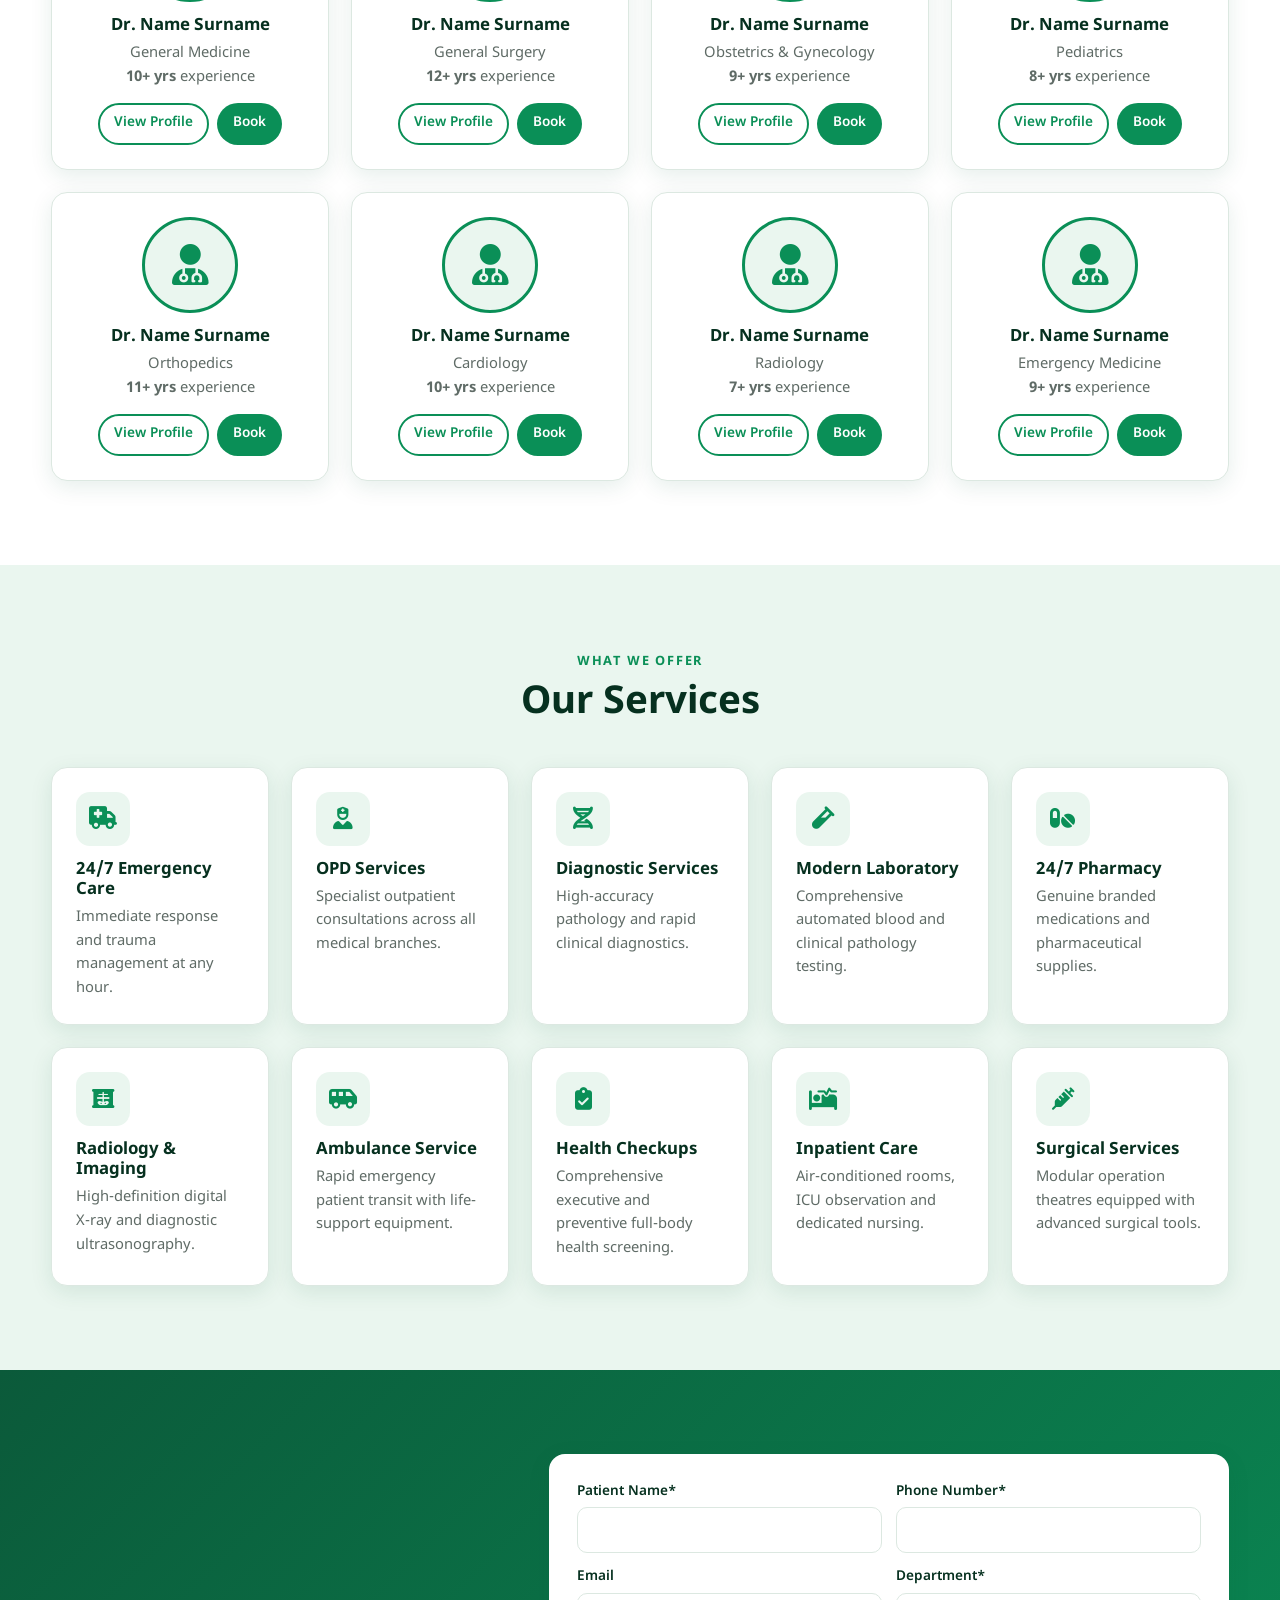
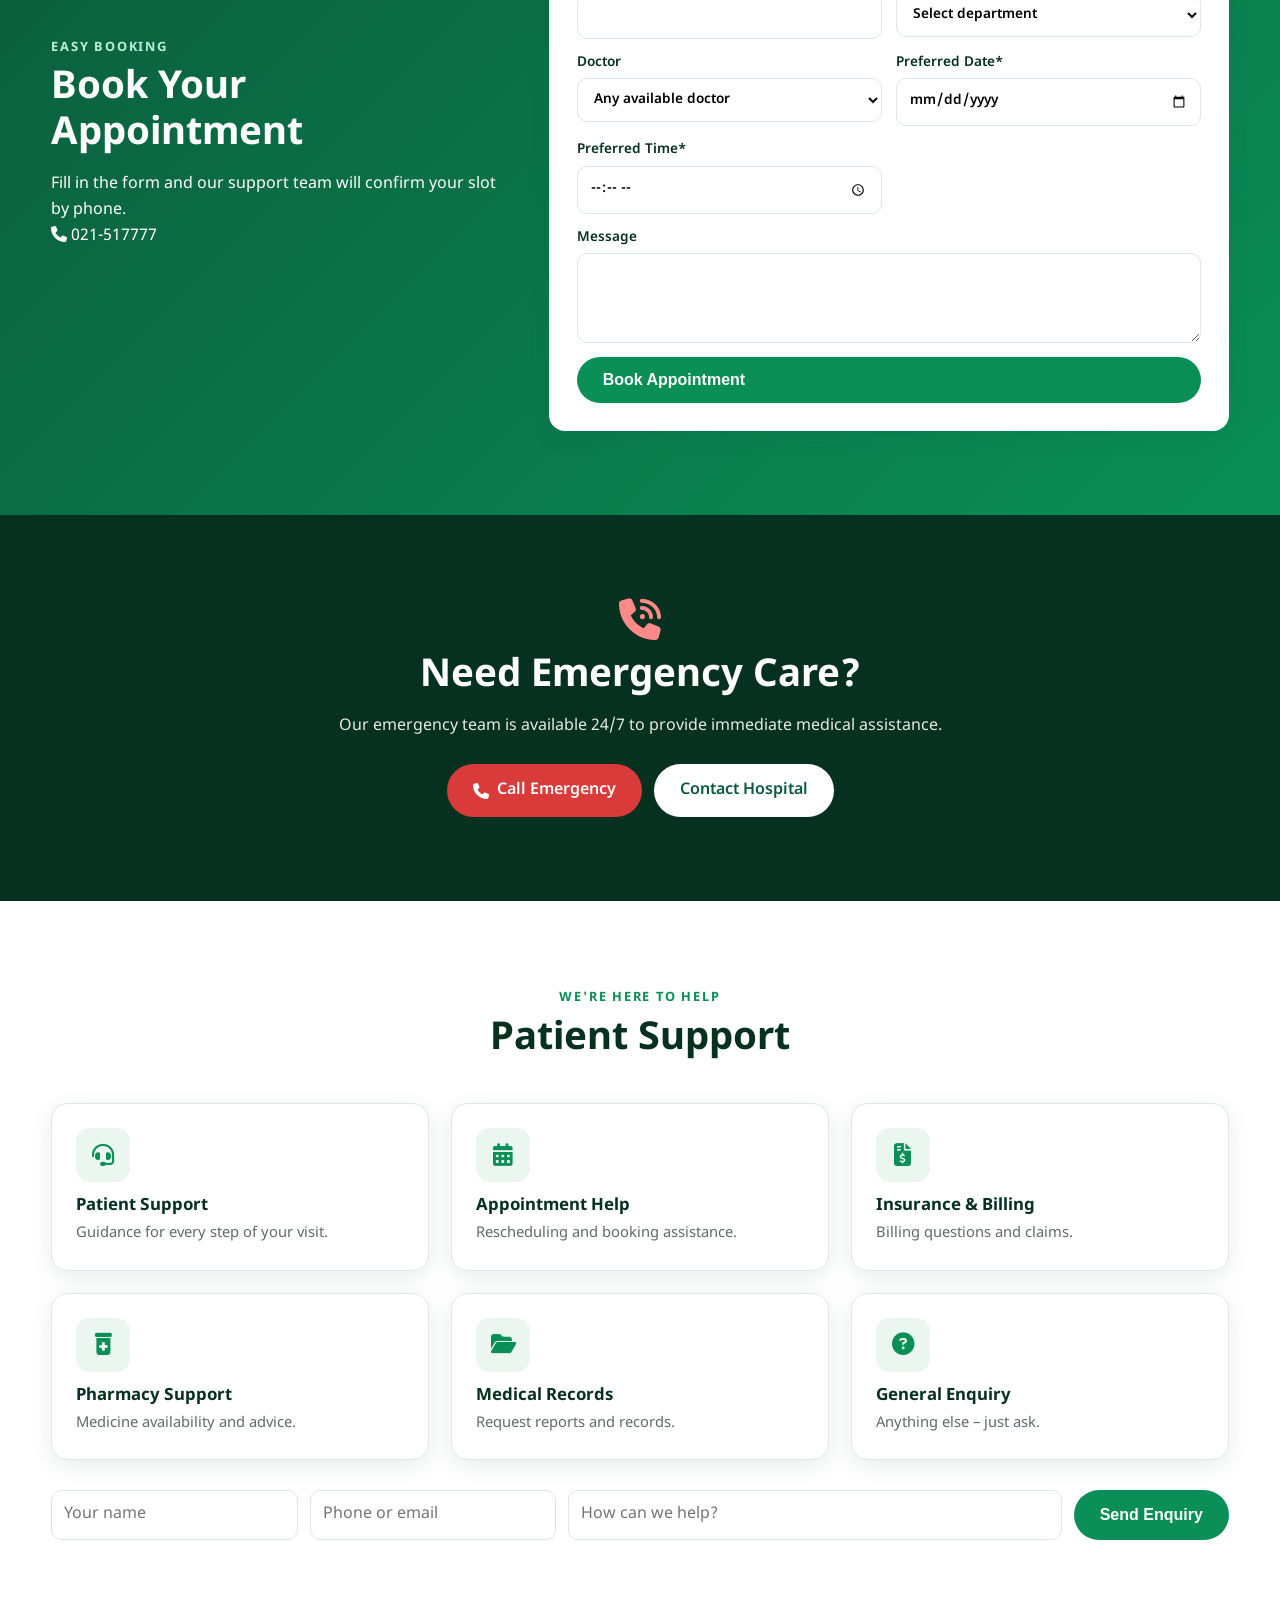
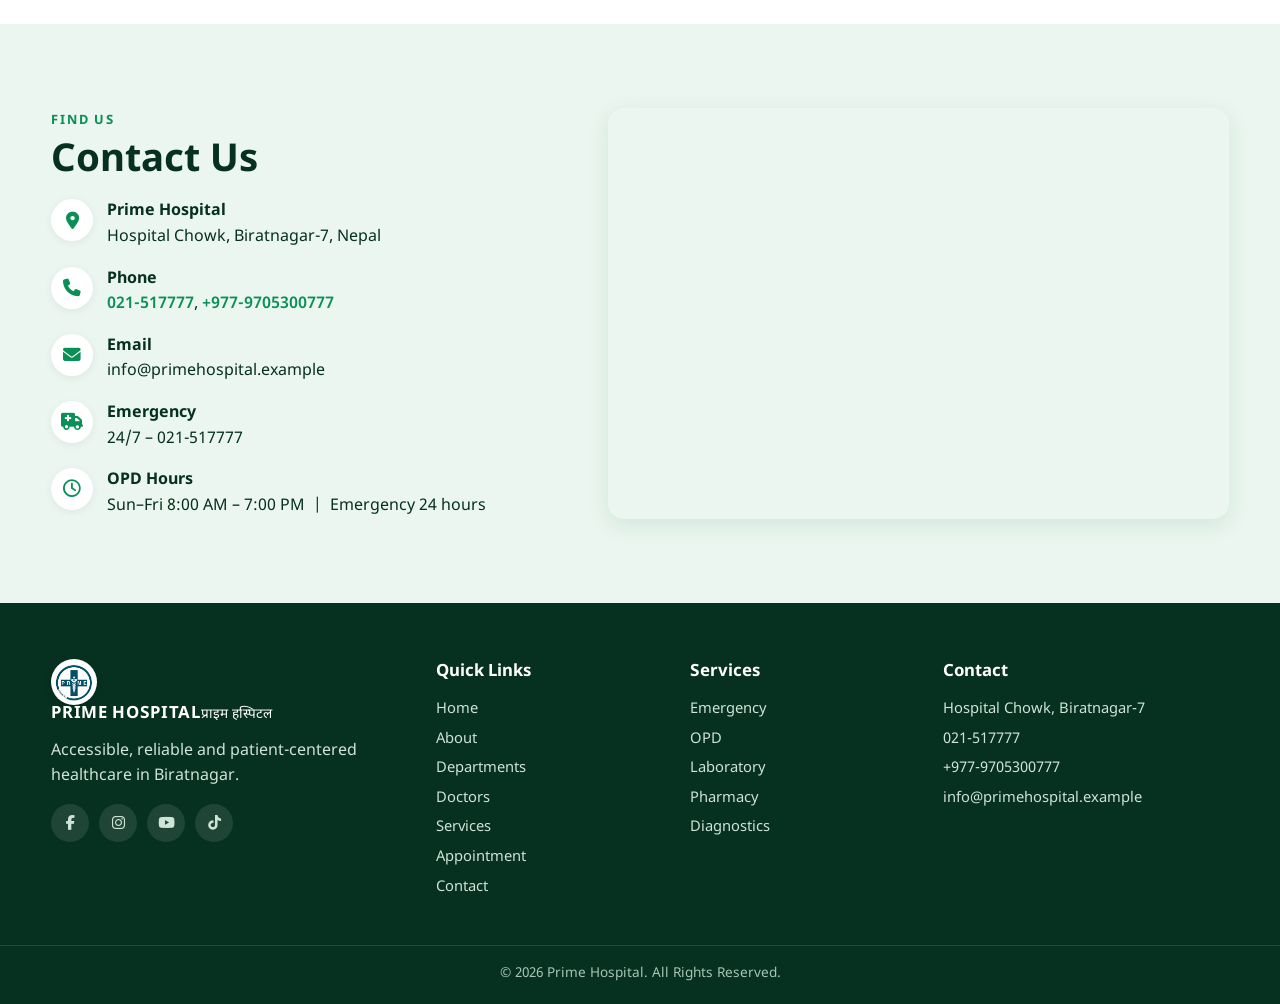
==== commit b7c7ff8e: "preload hero image asset for faster first paint" ====
--- a/index.html
+++ b/index.html
@@ -20,6 +20,7 @@
 <meta name="twitter:title" content="Prime Hospital | Biratnagar">
 <meta name="twitter:description" content="Trusted 24/7 emergency, OPD, diagnostic and inpatient care at Hospital Chowk, Biratnagar-7, Nepal.">
 <meta name="twitter:image" content="team.jpg">
+<link rel="preload" as="image" href="team.jpg">
 <link rel="stylesheet" href="style.css">
 </head>
 <body>
